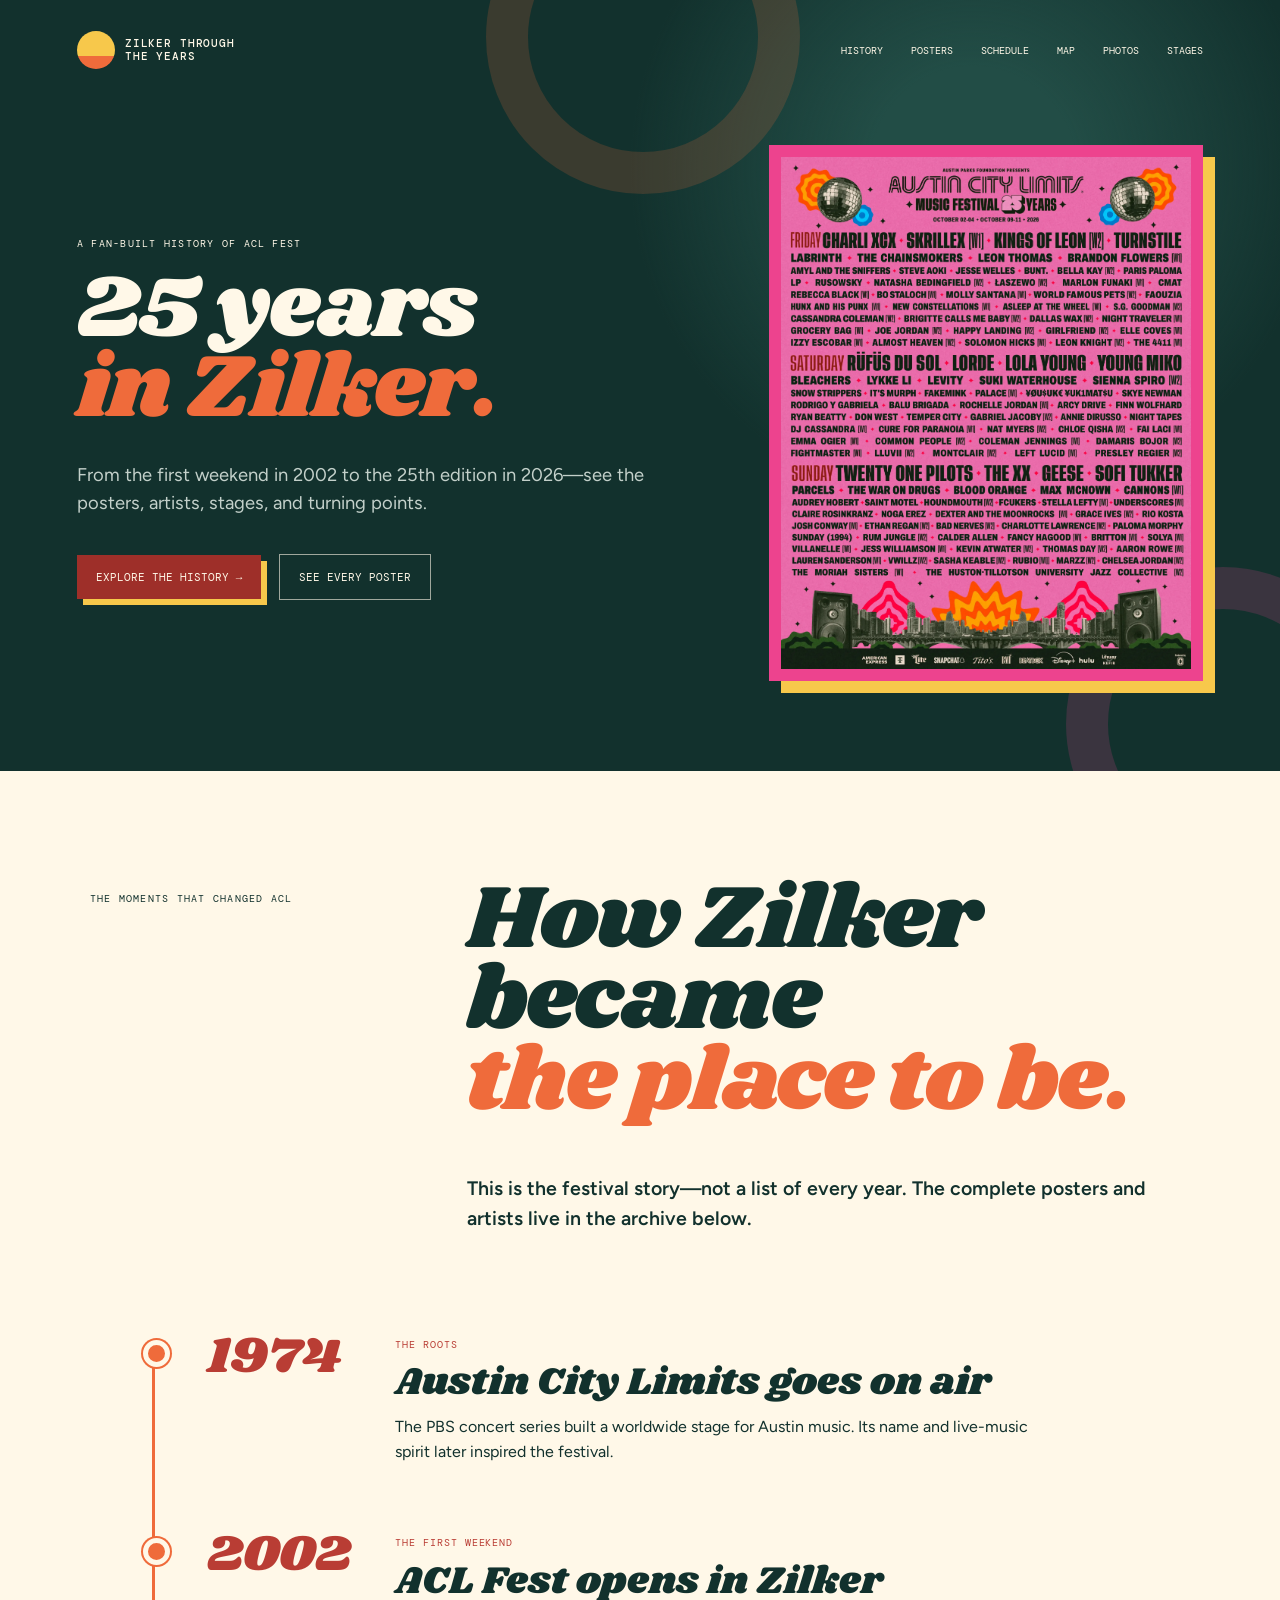
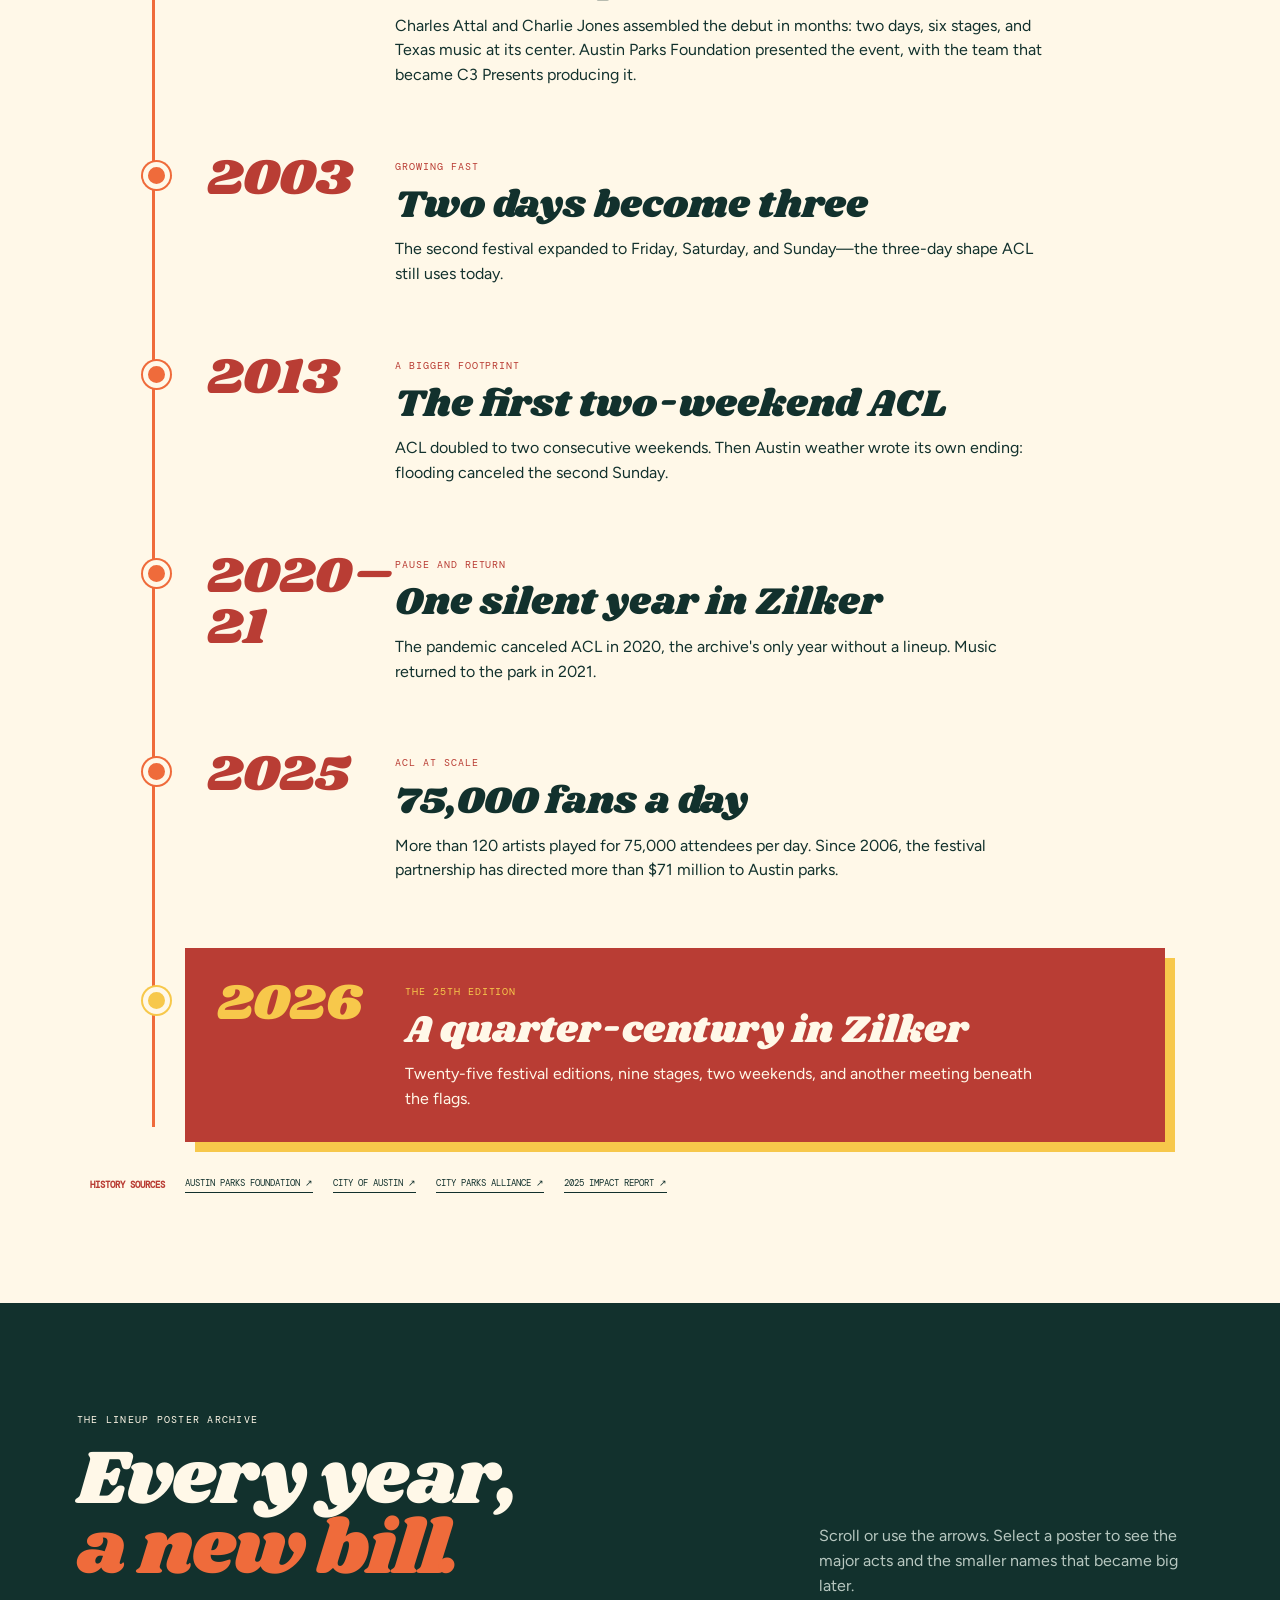
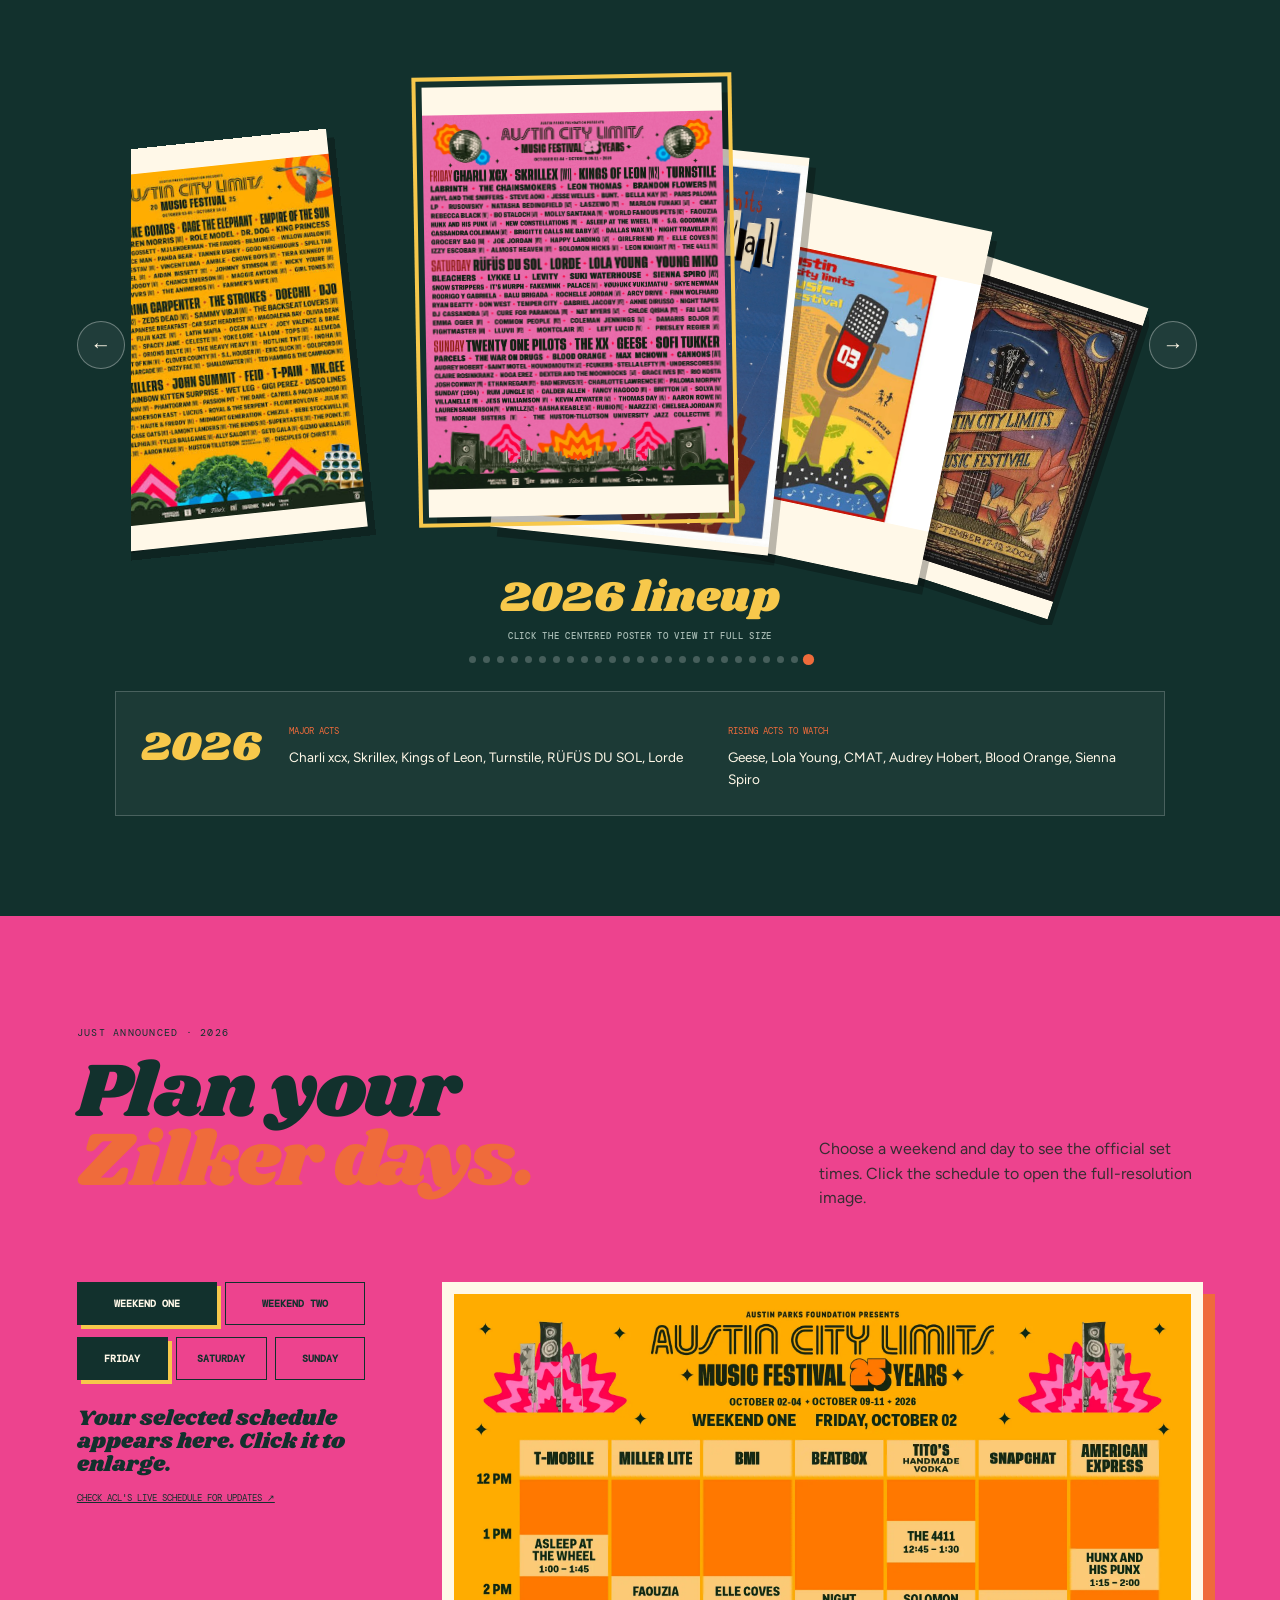
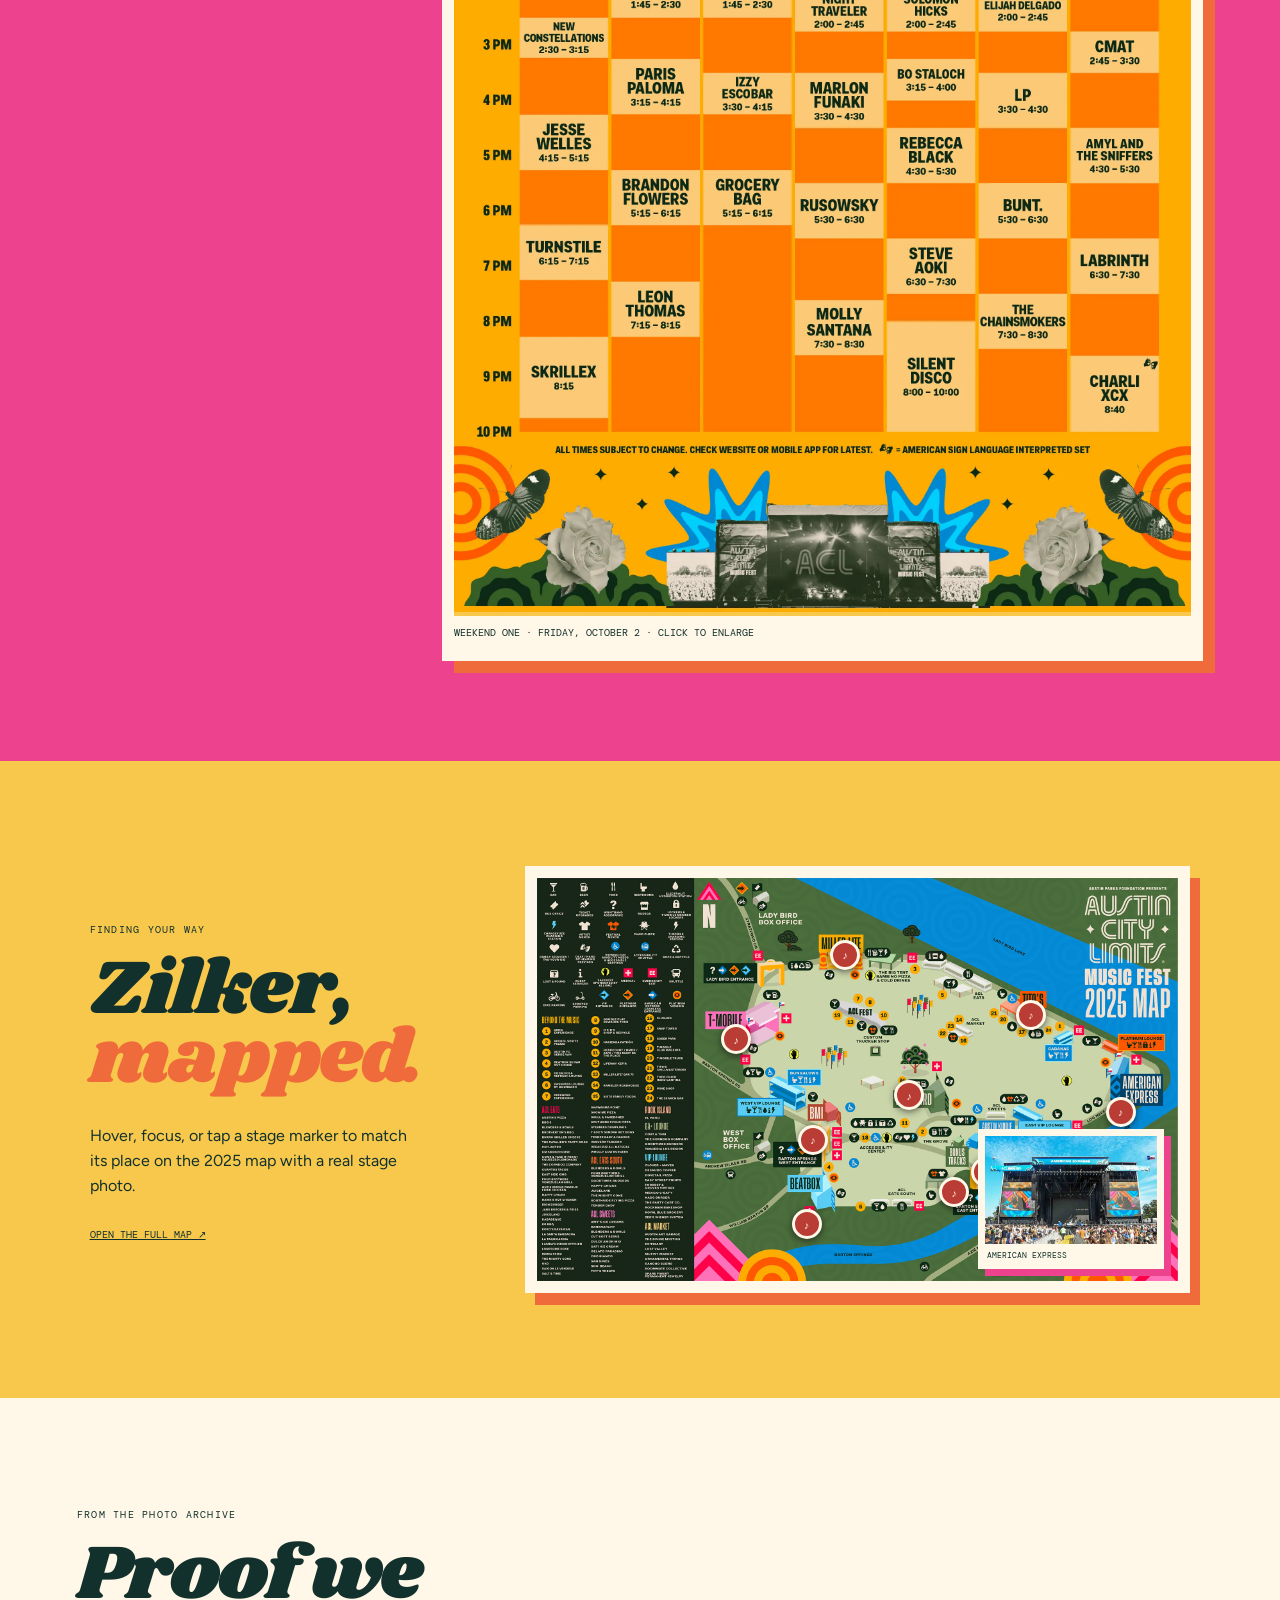
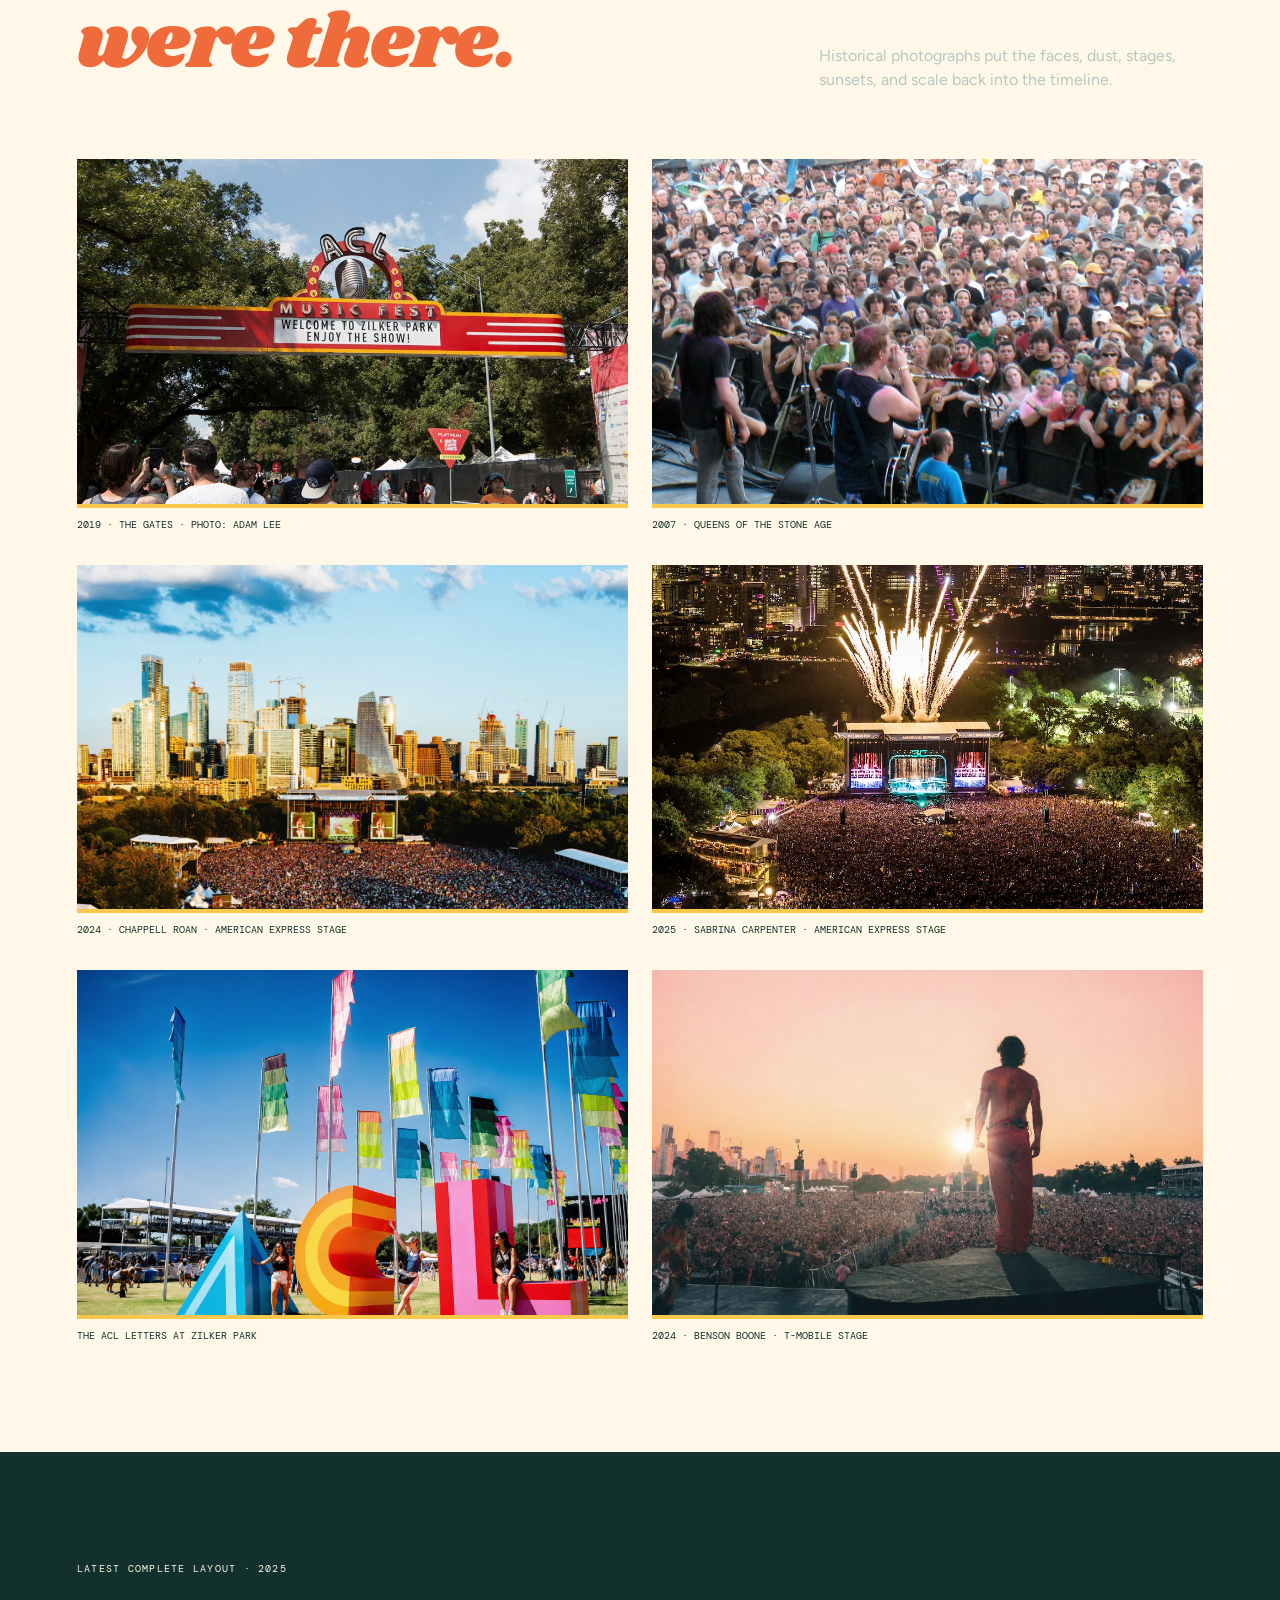
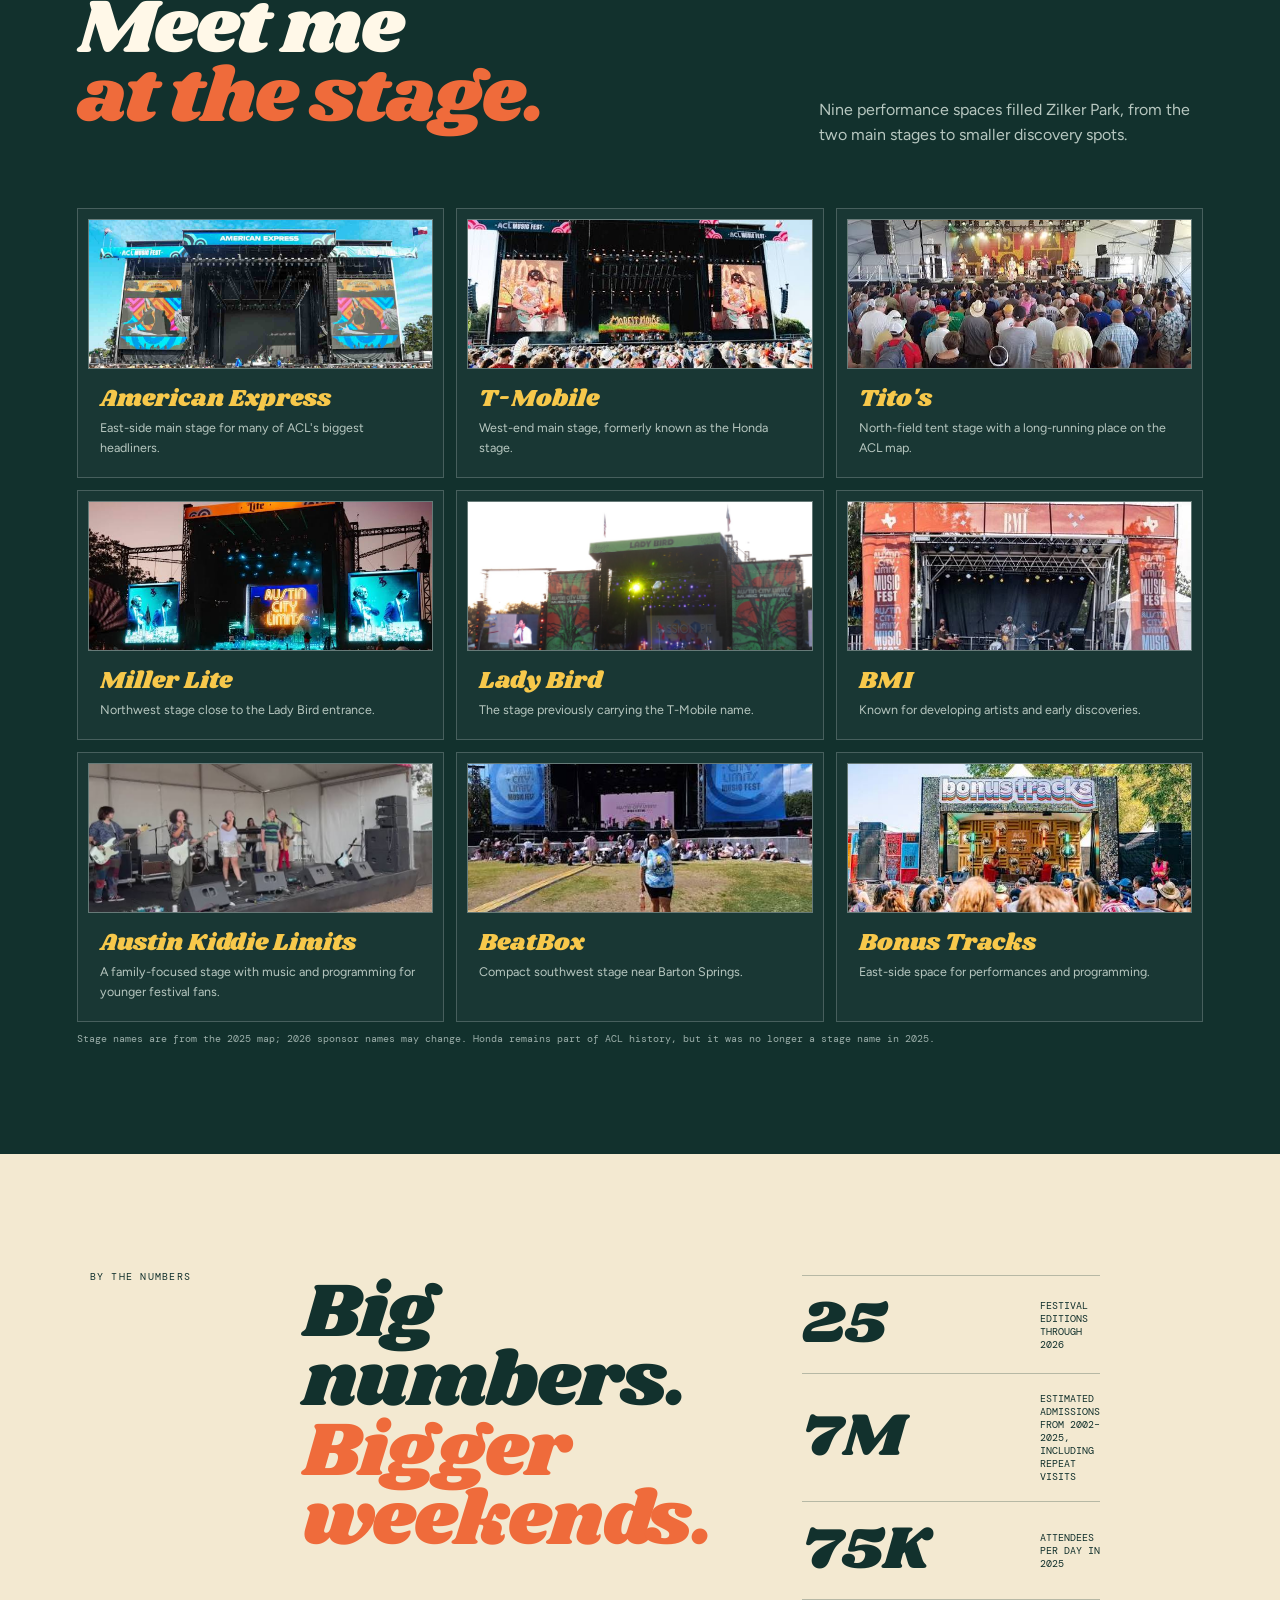
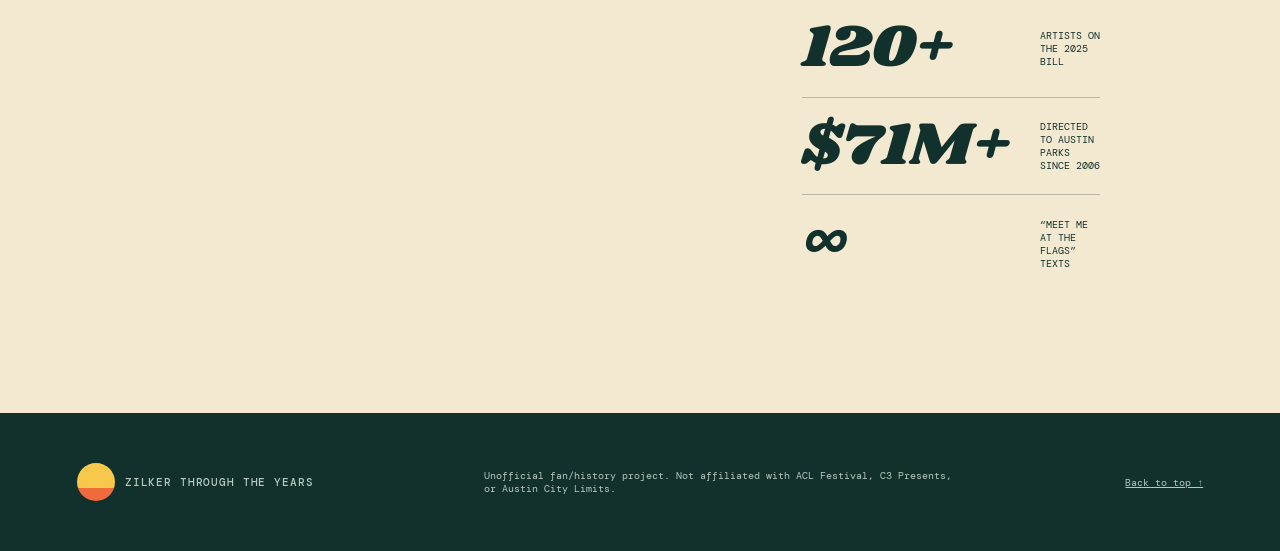
==== index.html @ 8b0d69c8 "Make schedule controls work without JavaScript" ====
<!doctype html>
<html lang="en"><head><meta charset="utf-8"><meta name="viewport" content="width=device-width,initial-scale=1"><meta name="description" content="Explore the first 25 editions of Austin City Limits Music Festival through its history, posters, performers, stages, and Zilker Park."><meta name="theme-color" content="#12312d"><title>Zilker Through the Years — ACL Festival History</title><link rel="icon" href="images/acl/favicon.png"><link rel="apple-touch-icon" href="images/acl/apple-touch-icon.png"><link rel="preconnect" href="https://fonts.googleapis.com"><link rel="preconnect" href="https://fonts.gstatic.com" crossorigin><link href="https://fonts.googleapis.com/css2?family=DM+Mono:wght@400;500&family=Figtree:wght@400;600;700&family=Shrikhand&display=swap" rel="stylesheet"><link rel="stylesheet" href="styles.css"><link rel="stylesheet" href="history.css"><link rel="stylesheet" href="history-photo.css"><link rel="stylesheet" href="redesign.css"><script src="script.js" defer></script><script src="map.js" defer></script></head>
<body><a class="skip" href="#main">Skip to history</a><header><a class="brand" href="#top"><i></i>Zilker Through<br>the Years</a><button id="menu" aria-expanded="false">Menu</button><nav><a href="#history">History</a><a href="#posters">Posters</a><a href="#schedule">Schedule</a><a href="#map">Map</a><a href="#photos">Photos</a><a href="#stages">Stages</a></nav></header>
<main id="main"><section class="hero" id="top"><div class="hero-copy"><p class="eyebrow">A fan-built history of ACL Fest</p><h1>25 years<br><em>in Zilker.</em></h1><p class="lead">From the first weekend in 2002 to the 25th edition in 2026—see the posters, artists, stages, and turning points.</p><div class="hero-actions"><a class="button button-primary" href="#history">Explore the history →</a><a class="button button-secondary" href="#posters">See every poster</a></div></div><figure class="hero-poster"><img src="images/acl/acl-2026-lineup.webp" alt="ACL Festival 2026 25th anniversary lineup poster"></figure></section>
<section class="history" id="history"><div class="history-lead"><p class="eyebrow">The moments that changed ACL</p><h2>How Zilker became<br><em>the place to be.</em></h2><p class="history-intro">This is the festival story—not a list of every year. The complete posters and artists live in the archive below.</p></div><div class="history-timeline"><article><time>1974</time><div><span>The roots</span><h3>Austin City Limits goes on air</h3><p>The PBS concert series built a worldwide stage for Austin music. Its name and live-music spirit later inspired the festival.</p></div></article><article><time>2002</time><div><span>The first weekend</span><h3>ACL Fest opens in Zilker</h3><p>Charles Attal and Charlie Jones assembled the debut in months: two days, six stages, and Texas music at its center. Austin Parks Foundation presented the event, with the team that became C3 Presents producing it.</p></div></article><article><time>2003</time><div><span>Growing fast</span><h3>Two days become three</h3><p>The second festival expanded to Friday, Saturday, and Sunday—the three-day shape ACL still uses today.</p></div></article><article><time>2013</time><div><span>A bigger footprint</span><h3>The first two-weekend ACL</h3><p>ACL doubled to two consecutive weekends. Then Austin weather wrote its own ending: flooding canceled the second Sunday.</p></div></article><article><time>2020–21</time><div><span>Pause and return</span><h3>One silent year in Zilker</h3><p>The pandemic canceled ACL in 2020, the archive's only year without a lineup. Music returned to the park in 2021.</p></div></article><article><time>2025</time><div><span>ACL at scale</span><h3>75,000 fans a day</h3><p>More than 120 artists played for 75,000 attendees per day. Since 2006, the festival partnership has directed more than $71 million to Austin parks.</p></div></article><article class="history-now"><time>2026</time><div><span>The 25th edition</span><h3>A quarter-century in Zilker</h3><p>Twenty-five festival editions, nine stages, two weekends, and another meeting beneath the flags.</p></div></article></div><div class="history-sources"><strong>History sources</strong><a href="https://austinparks.org/wp-content/uploads/2022/12/Austin-Parks-Foundation-12-31-2021-Audit-FS.pdf" target="_blank" rel="noreferrer">Austin Parks Foundation ↗</a><a href="https://www.austintexas.gov/parks/zilker-park-vision-plan-faq" target="_blank" rel="noreferrer">City of Austin ↗</a><a href="https://cityparksalliance.org/greater-greener/session/peer-conversation-how-a-unique-music-festival-partnership-has-generated-over-70m-for-austins-parks/" target="_blank" rel="noreferrer">City Parks Alliance ↗</a><a href="https://www.fox7austin.com/news/acl-music-festival-2025-economic-impact" target="_blank" rel="noreferrer">2025 impact report ↗</a></div></section>
<section class="posters" id="posters"><div class="section-head"><div><p class="eyebrow">The lineup poster archive</p><h2>Every year,<br><em>a new bill.</em></h2></div><p>Scroll or use the arrows. Select a poster to see the major acts and the smaller names that became big later.</p></div><div class="controls"><button id="prev" aria-label="Previous poster">←</button><div id="posterTrack" class="poster-track"></div><button id="next" aria-label="Next poster">→</button></div><div id="posterCaption" class="poster-caption"></div><div id="lineupDetails" class="lineup-details"></div></section>
<section class="schedule" id="schedule"><div class="section-head"><div><p class="eyebrow">Just announced · 2026</p><h2>Plan your<br><em>Zilker days.</em></h2></div><p>Choose a weekend and day to see the official set times. Click the schedule to open the full-resolution image.</p></div><div class="schedule-picker"><input type="radio" name="schedule-weekend" id="schedule-w1" checked><input type="radio" name="schedule-weekend" id="schedule-w2"><input type="radio" name="schedule-day" id="schedule-fri" checked><input type="radio" name="schedule-day" id="schedule-sat"><input type="radio" name="schedule-day" id="schedule-sun"><div class="schedule-layout"><div class="schedule-controls"><div class="weekend-tabs" aria-label="Choose a festival weekend"><label for="schedule-w1">Weekend One</label><label for="schedule-w2">Weekend Two</label></div><div class="day-tabs" aria-label="Choose a festival day"><label for="schedule-fri">Friday</label><label for="schedule-sat">Saturday</label><label for="schedule-sun">Sunday</label></div><p class="schedule-help">Your selected schedule appears here. Click it to enlarge.</p><a href="https://www.aclfestival.com/schedule" target="_blank" rel="noreferrer">Check ACL's live schedule for updates ↗</a></div><div class="schedule-panels"><figure class="schedule-viewer schedule-w1-fri"><a href="images/acl/acl-2026-schedule-w1-friday.webp" target="_blank"><img src="images/acl/acl-2026-schedule-w1-friday.webp" alt="ACL Festival 2026 Weekend One Friday schedule"></a><figcaption>Weekend One · Friday, October 2 · Click to enlarge</figcaption></figure><figure class="schedule-viewer schedule-w1-sat"><a href="images/acl/acl-2026-schedule-w1-saturday.png" target="_blank"><img src="images/acl/acl-2026-schedule-w1-saturday.png" alt="ACL Festival 2026 Weekend One Saturday schedule"></a><figcaption>Weekend One · Saturday, October 3 · Click to enlarge</figcaption></figure><figure class="schedule-viewer schedule-w1-sun"><a href="images/acl/acl-2026-schedule-w1-sunday.webp" target="_blank"><img src="images/acl/acl-2026-schedule-w1-sunday.webp" alt="ACL Festival 2026 Weekend One Sunday schedule"></a><figcaption>Weekend One · Sunday, October 4 · Click to enlarge</figcaption></figure><figure class="schedule-viewer schedule-w2-fri"><a href="images/acl/acl-2026-schedule-w2-friday.webp" target="_blank"><img src="images/acl/acl-2026-schedule-w2-friday.webp" alt="ACL Festival 2026 Weekend Two Friday schedule"></a><figcaption>Weekend Two · Friday, October 9 · Click to enlarge</figcaption></figure><figure class="schedule-viewer schedule-w2-sat"><a href="images/acl/acl-2026-schedule-w2-saturday.png" target="_blank"><img src="images/acl/acl-2026-schedule-w2-saturday.png" alt="ACL Festival 2026 Weekend Two Saturday schedule"></a><figcaption>Weekend Two · Saturday, October 10 · Click to enlarge</figcaption></figure><figure class="schedule-viewer schedule-w2-sun"><a href="images/acl/acl-2026-schedule-w2-sunday.webp" target="_blank"><img src="images/acl/acl-2026-schedule-w2-sunday.webp" alt="ACL Festival 2026 Weekend Two Sunday schedule"></a><figcaption>Weekend Two · Sunday, October 11 · Click to enlarge</figcaption></figure></div></div></div></section>
<section class="map" id="map"><div><p class="eyebrow">Finding your way</p><h2>Zilker,<br><em>mapped.</em></h2><p>Hover, focus, or tap a stage marker to match its place on the 2025 map with a real stage photo.</p><a class="map-full-link" href="images/acl/acl-2025-map.jpg" target="_blank">Open the full map ↗</a></div><div class="map-interactive"><img src="images/acl/acl-2025-map.jpg" alt="ACL Festival 2025 map of Zilker Park"><div class="map-hotspots" aria-label="Stages on the 2025 ACL Festival map"></div><figure class="map-preview"><img src="images/acl/stage-american-express.jpg" alt="American Express stage"><figcaption>American Express</figcaption></figure></div></section>
<section class="photos" id="photos"><div class="section-head"><div><p class="eyebrow">From the photo archive</p><h2>Proof we<br><em>were there.</em></h2></div><p>Historical photographs put the faces, dust, stages, sunsets, and scale back into the timeline.</p></div><div class="photo-grid">
<figure><a href="images/acl/acl-entrance-2019.jpg" target="_blank"><img src="images/acl/acl-entrance-2019.jpg" alt="ACL Festival entrance in 2019"></a><figcaption>2019 · The gates · Photo: Adam Lee</figcaption></figure><figure><img src="images/acl/qotsa-acl-2007.jpg" alt="Queens of the Stone Age at ACL in 2007"><figcaption>2007 · Queens of the Stone Age</figcaption></figure><figure><a href="images/acl/chappell-roan-acl-2024.webp" target="_blank"><img src="images/acl/chappell-roan-acl-2024.webp" alt="Chappell Roan at ACL 2024"></a><figcaption>2024 · Chappell Roan · American Express stage</figcaption></figure><figure><a href="images/acl/sabrina-carpenter-acl-2025-night.jpg" target="_blank"><img src="images/acl/sabrina-carpenter-acl-2025-night.jpg" alt="Sabrina Carpenter and fireworks at ACL 2025"></a><figcaption>2025 · Sabrina Carpenter · American Express stage</figcaption></figure><figure><a href="images/acl/acl-letters-enhanced.png" target="_blank"><img src="images/acl/acl-letters-enhanced.png" alt="Colorful ACL letters"></a><figcaption>The ACL letters at Zilker Park</figcaption></figure><figure><a href="images/acl/benson-boone-acl-2024-enhanced.png" target="_blank"><img src="images/acl/benson-boone-acl-2024-enhanced.png" alt="Benson Boone at the T-Mobile stage in 2024"></a><figcaption>2024 · Benson Boone · T-Mobile stage</figcaption></figure></div></section>
<section class="stages" id="stages"><div class="section-head"><div><p class="eyebrow">Latest complete layout · 2025</p><h2>Meet me<br><em>at the stage.</em></h2></div><p>Nine performance spaces filled Zilker Park, from the two main stages to smaller discovery spots.</p></div><div class="stage-grid">
<article><a class="stage-photo has" href="images/acl/stage-american-express.jpg" target="_blank"><img src="images/acl/stage-american-express.jpg" alt="American Express stage"></a><h3>American Express</h3><p>East-side main stage for many of ACL's biggest headliners.</p></article>
<article><div class="stage-photo">+<small>Photo wanted · T-Mobile</small></div><h3>T-Mobile</h3><p>West-end main stage, formerly known as the Honda stage.</p></article>
<article><div class="stage-photo">+<small>Photo wanted · Tito's</small></div><h3>Tito's</h3><p>North-field tent stage with a long-running place on the ACL map.</p></article>
<article><div class="stage-photo">+<small>Photo wanted · Miller Lite</small></div><h3>Miller Lite</h3><p>Northwest stage close to the Lady Bird entrance.</p></article>
<article><div class="stage-photo">+<small>Photo wanted · Lady Bird</small></div><h3>Lady Bird</h3><p>The stage previously carrying the T-Mobile name.</p></article>
<article><div class="stage-photo">+<small>Photo wanted · BMI</small></div><h3>BMI</h3><p>Known for developing artists and early discoveries.</p></article>
<article><div class="stage-photo">+<small>Photo wanted · Austin Kiddie Limits</small></div><h3>Austin Kiddie Limits</h3><p>A family-focused stage with music and programming for younger festival fans.</p></article>
<article><div class="stage-photo">+<small>Photo wanted · BeatBox</small></div><h3>BeatBox</h3><p>Compact southwest stage near Barton Springs.</p></article>
<article><div class="stage-photo">+<small>Photo wanted · Bonus Tracks</small></div><h3>Bonus Tracks</h3><p>East-side space for performances and programming.</p></article>
</div><p class="note">Stage names are from the 2025 map; 2026 sponsor names may change. Honda remains part of ACL history, but it was no longer a stage name in 2025.</p></section>
<section class="numbers"><p class="eyebrow">By the numbers</p><div><h2>Big numbers.<br><em>Bigger weekends.</em></h2><dl><div><dt>25</dt><dd>Festival editions through 2026</dd></div><div><dt>7M</dt><dd>Estimated admissions from 2002–2025, including repeat visits</dd></div><div><dt>75K</dt><dd>Attendees per day in 2025</dd></div><div><dt>120+</dt><dd>Artists on the 2025 bill</dd></div><div><dt>$71M+</dt><dd>Directed to Austin parks since 2006</dd></div><div><dt>∞</dt><dd>“Meet me at the flags” texts</dd></div></dl></div></section></main>
<footer><a class="brand" href="#top"><i></i>Zilker Through the Years</a><p>Unofficial fan/history project. Not affiliated with ACL Festival, C3 Presents, or Austin City Limits.</p><a href="#top">Back to top ↑</a></footer></body></html>
---- styles.css ----
:root{--ink:#12312d;--cream:#fff8e8;--paper:#f3e9d1;--orange:#ef6b3b;--yellow:#f7c84b;--pink:#ed438e;--blue:#70bbc2;--red:#b93d34;--mono:"DM Mono",monospace;--display:"Shrikhand",serif;--sans:"Figtree",sans-serif}*{box-sizing:border-box}html{scroll-behavior:smooth}body{margin:0;color:var(--ink);background:var(--paper);font-family:var(--sans);line-height:1.55}a{color:inherit}.skip{position:fixed;z-index:30;top:8px;left:8px;padding:10px;background:var(--cream);transform:translateY(-150%)}.skip:focus{transform:none}header{position:absolute;z-index:10;top:0;display:flex;width:100%;height:100px;padding:0 6vw;align-items:center;justify-content:space-between;color:var(--cream)}.brand{display:flex;align-items:center;gap:10px;font:500 .67rem/1.2 var(--mono);letter-spacing:.08em;text-decoration:none;text-transform:uppercase}.brand i{width:38px;height:38px;border-radius:50%;background:linear-gradient(var(--yellow) 65%,var(--orange) 65%)}nav{display:flex;gap:28px;font:.65rem var(--mono);text-transform:uppercase}nav a{text-decoration:none}#menu{display:none}.hero{display:grid;min-height:760px;padding:145px 6vw 90px;grid-template-columns:1fr .72fr;gap:7vw;align-items:center;color:var(--cream);background:var(--ink)}.eyebrow{font:.65rem var(--mono);letter-spacing:.12em;text-transform:uppercase}.hero h1,h2{margin:20px 0 30px;font:400 clamp(3.8rem,7vw,7.8rem)/.9 var(--display);letter-spacing:-.02em}em{color:var(--orange);font-style:normal}.lead{max-width:600px;color:#c3d0ca;font-size:1.15rem}.button{display:inline-block;margin-top:18px;padding:15px 19px;color:var(--ink);background:var(--orange);box-shadow:6px 6px var(--yellow);font:.68rem var(--mono);text-decoration:none;text-transform:uppercase}.hero figure{margin:0;padding:12px;background:var(--pink);box-shadow:12px 12px var(--yellow);transform:rotate(1.5deg)}.hero img{display:block;width:100%}.intro,.map,.numbers{display:grid;padding:105px 7vw;grid-template-columns:.55fr 1.45fr;gap:8vw}.intro h2,.map h2,.numbers h2,.section-head h2{font-size:clamp(3.3rem,6vw,6.5rem)}.intro>div>p{max-width:690px;font-size:1.2rem}.anniversary{display:grid;padding:90px 7vw;grid-template-columns:.55fr 1.25fr .55fr;gap:6vw;align-items:center;background:var(--blue)}.anniversary>b{display:grid;aspect-ratio:1;place-items:center;color:var(--cream);background:var(--red);border-radius:50%;font:400 clamp(5rem,10vw,10rem) var(--display)}.anniversary h2{font-size:clamp(3.4rem,6vw,6.6rem)}.anniversary dl div{display:flex;padding:14px 0;align-items:baseline;justify-content:space-between;border-top:1px solid #315e5a}.anniversary dt{font:2.6rem var(--display)}.anniversary dd{margin:0;font:.6rem var(--mono);text-transform:uppercase}.posters,.stages{padding:100px 6vw;color:var(--cream);background:var(--ink)}.section-head{display:grid;grid-template-columns:1.25fr .75fr;gap:8vw;align-items:end}.section-head>p{max-width:450px;color:#b7c7c0}.controls{display:grid;margin-top:50px;grid-template-columns:50px 1fr 50px;gap:12px;align-items:center}.controls>button{width:48px;height:48px;border:1px solid #ffffff55;border-radius:50%;color:var(--cream);background:#ffffff10;font-size:1.3rem}.poster-track{display:flex;overflow-x:auto;padding:25px 4px 35px;gap:18px;scroll-snap-type:x mandatory;scrollbar-width:none}.poster-card{position:relative;flex:0 0 250px;height:350px;padding:0;border:0;background:var(--cream);box-shadow:8px 10px #0004;scroll-snap-align:center;cursor:pointer;transition:.25s}.poster-card:hover,.poster-card.selected{transform:translateY(-14px) rotate(-1deg);outline:4px solid var(--yellow)}.poster-card img{width:100%;height:100%;object-fit:cover}.poster-card .cancel{display:grid;height:100%;place-items:center;color:var(--cream);background:var(--red);font:2.4rem var(--display)}.poster-caption{text-align:center;color:var(--yellow);font:2.7rem var(--display)}.lineup-details{display:grid;max-width:1050px;margin:25px auto 0;padding:25px;grid-template-columns:120px 1fr 1fr;gap:28px;border:1px solid #ffffff33;background:#ffffff0b}.lineup-details h3{margin:0;color:var(--yellow);font:2.6rem var(--display)}.lineup-details small{color:var(--orange);font:.58rem var(--mono);text-transform:uppercase}.lineup-details p{margin:6px 0 0;font-size:.85rem}.milestone{grid-column:1/-1;padding:12px;color:var(--ink);background:var(--yellow);font:.65rem var(--mono);text-transform:uppercase}.map{align-items:center;background:var(--yellow)}.map a{padding:12px;background:var(--cream);box-shadow:10px 12px var(--orange)}.map img{display:block;width:100%}.photos{padding:100px 6vw;background:var(--cream)}.photo-grid{display:grid;margin-top:50px;grid-template-columns:repeat(2,1fr);gap:24px}.photo-grid figure{margin:0}.photo-grid img{display:block;width:100%;height:330px;object-fit:cover;filter:saturate(.9)}figcaption{padding:10px 0;border-top:4px solid var(--yellow);font:.6rem var(--mono);text-transform:uppercase}.stage-grid{display:grid;margin-top:45px;grid-template-columns:repeat(3,1fr);gap:12px}.stage-grid article{padding:10px 10px 20px;border:1px solid #ffffff33;background:#ffffff08}.stage-photo{display:flex;height:150px;align-items:center;justify-content:center;flex-direction:column;border:1px dashed #ffffff55;color:#9cafaa;text-decoration:none;font-size:1.5rem}.stage-photo small{font:.55rem var(--mono);text-transform:uppercase}.stage-photo img{width:100%;height:100%;object-fit:cover}.stage-photo.has{display:block;overflow:hidden;border-style:solid}.stage-grid h3{margin:18px 12px 7px;color:var(--yellow);font:1.5rem/1 var(--display)}.stage-grid p{margin:0 12px;color:#b7c7c0;font-size:.78rem}.note{color:#9cafaa;font:.6rem var(--mono)}.numbers>div{display:grid;grid-template-columns:1fr 1fr;gap:7vw}.numbers dl div{display:grid;padding:18px 0;grid-template-columns:minmax(190px,auto) 1fr;gap:28px;align-items:center;border-top:1px solid #12312d44}.numbers dt{font:3.8rem/1 var(--display);white-space:nowrap}.numbers dd{margin:0;font:.65rem var(--mono);text-transform:uppercase}footer{display:flex;padding:50px 6vw;align-items:center;justify-content:space-between;gap:35px;color:#b7c7c0;background:var(--ink);font:.6rem var(--mono)}footer p{max-width:470px;margin:0}@media(max-width:850px){nav{display:none}nav.open{position:absolute;top:75px;right:20px;display:flex;padding:20px;flex-direction:column;color:var(--ink);background:var(--cream)}#menu{display:block;border:0;color:var(--cream);background:none;font:inherit}.hero,.anniversary,.intro,.map,.numbers,.numbers>div,.section-head{grid-template-columns:1fr}.hero figure{max-width:550px}.stage-grid{grid-template-columns:repeat(2,1fr)}.lineup-details{grid-template-columns:1fr 1fr}.lineup-details h3{grid-column:1/-1}}@media(max-width:560px){header{height:78px}.hero{padding:115px 24px 70px}.intro,.anniversary,.posters,.map,.photos,.stages,.numbers{padding:70px 24px}.anniversary>b{width:170px}.controls{grid-template-columns:38px 1fr 38px}.controls>button{width:38px;height:38px}.poster-card{flex-basis:205px;height:290px}.lineup-details,.photo-grid,.stage-grid{grid-template-columns:1fr}.photo-grid img{height:270px}.numbers dl div{grid-template-columns:1fr;gap:4px}.numbers dd{padding-left:2px}footer{align-items:flex-start;flex-direction:column}}
---- history.css ----
.history{padding:110px 7vw;color:var(--ink);background:var(--cream)}.history-lead{display:grid;grid-template-columns:.55fr 1.45fr;column-gap:8vw}.history-lead .eyebrow{grid-row:1/3}.history-lead h2{margin-top:0;font-size:clamp(3.8rem,7vw,7.5rem)}.history-intro{max-width:760px;font-size:1.22rem;font-weight:600}.history-story{display:grid;margin-top:75px;grid-template-columns:repeat(2,1fr);border-top:1px solid #12312d33;border-left:1px solid #12312d33}.history-story article{position:relative;min-height:300px;padding:42px;border-right:1px solid #12312d33;border-bottom:1px solid #12312d33}.history-story span{color:var(--red);font:.6rem var(--mono);letter-spacing:.09em;text-transform:uppercase}.history-story h3{max-width:470px;margin:22px 0 16px;font:400 clamp(1.8rem,3vw,3rem)/1 var(--display)}.history-story p{max-width:600px;margin:0}.history-now{color:var(--cream);background:var(--red)}.history-now span{color:var(--yellow)}.history-sources{display:flex;margin-top:35px;align-items:center;gap:20px;flex-wrap:wrap;font:.58rem var(--mono);text-transform:uppercase}.history-sources strong{color:var(--red)}.history-sources a{padding-bottom:3px;border-bottom:1px solid currentColor;text-decoration:none}@media(max-width:850px){.history-lead{grid-template-columns:1fr}.history-lead .eyebrow{grid-row:auto}.history-story{grid-template-columns:1fr}.history-story article{min-height:0}}@media(max-width:560px){.history{padding:72px 24px}.history-story{margin-top:48px}.history-story article{padding:28px 24px}.history-sources{align-items:flex-start;flex-direction:column;gap:12px}}
---- history-photo.css ----
.history-photo{grid-column:2;margin:35px 0 0;padding:10px;background:var(--yellow);box-shadow:10px 12px var(--orange);transform:rotate(1deg)}.history-photo a{display:block;overflow:hidden}.history-photo img{display:block;width:100%;height:390px;object-fit:cover;transition:transform .4s ease}.history-photo:hover img{transform:scale(1.025)}.history-photo figcaption{padding:11px 3px 2px;border:0;font:.58rem var(--mono);text-transform:uppercase}@media(max-width:850px){.history-photo{grid-column:auto;max-width:680px}.history-photo img{height:350px}}@media(max-width:560px){.history-photo img{height:260px}}
---- redesign.css ----
.hero{position:relative;overflow:hidden;background:radial-gradient(circle at 76% 22%,#224d46 0 9%,transparent 30%),var(--ink)}
.hero::before,.hero::after{position:absolute;width:230px;height:230px;border:42px solid var(--orange);border-radius:50%;content:"";opacity:.18}
.hero::before{top:-120px;left:38%}.hero::after{right:-100px;bottom:-110px;border-color:var(--pink)}
.hero-copy,.hero-poster{position:relative;z-index:1;animation:hero-rise .85s both cubic-bezier(.2,.8,.2,1)}
.hero-poster{animation-delay:.16s}
.hero-actions{display:flex;align-items:center;flex-wrap:wrap;gap:18px}
.button-primary{color:var(--cream);background:#9e2f29;box-shadow:6px 6px var(--yellow)}
.button-secondary{color:var(--cream);background:transparent;box-shadow:none;border:1px solid #fff8e899}
.button:focus-visible,.button:hover{outline:3px solid var(--yellow);outline-offset:4px}
@keyframes hero-rise{from{opacity:0;transform:translateY(32px)}to{opacity:1;transform:translateY(0)}}

.history-timeline{position:relative;max-width:1050px;margin:78px auto 0;padding-left:92px}
.history-timeline::before{position:absolute;top:10px;bottom:15px;left:37px;width:3px;background:var(--orange);content:""}
.history-timeline article{position:relative;display:grid;padding:0 0 65px;grid-template-columns:150px 1fr;gap:38px}
.history-timeline article::before{position:absolute;top:9px;left:-64px;width:17px;height:17px;border:5px solid var(--cream);border-radius:50%;background:var(--orange);box-shadow:0 0 0 2px var(--orange);content:""}
.history-timeline time{color:var(--red);font:400 clamp(2.2rem,4vw,4rem)/1 var(--display)}
.history-timeline span{color:var(--red);font:.6rem var(--mono);letter-spacing:.1em;text-transform:uppercase}
.history-timeline h3{margin:9px 0 12px;font:400 clamp(1.8rem,3vw,3rem)/1 var(--display)}
.history-timeline p{max-width:650px;margin:0;font-size:1rem}
.history-timeline .history-now{margin-left:-22px;padding:30px 32px;color:var(--cream);background:var(--red);box-shadow:10px 10px var(--yellow)}
.history-timeline .history-now::before{top:39px;left:-42px;background:var(--yellow);box-shadow:0 0 0 2px var(--yellow)}
.history-timeline .history-now time,.history-timeline .history-now span{color:var(--yellow)}

.poster-card img{object-fit:contain!important;background:var(--cream)}
.schedule{padding:100px 6vw;background:var(--pink)}
.schedule .section-head>p{color:#372d32}
.schedule-layout{display:grid;margin-top:55px;grid-template-columns:minmax(230px,.55fr) minmax(0,1.45fr);gap:6vw;align-items:start}
.schedule-picker>input{position:absolute;width:1px;height:1px;opacity:0;pointer-events:none}
.schedule-controls{position:sticky;top:25px}
.weekend-tabs,.day-tabs{display:grid;gap:8px}.weekend-tabs{grid-template-columns:1fr 1fr}.day-tabs{margin-top:12px;grid-template-columns:repeat(3,1fr)}
.weekend-tabs label,.day-tabs label{padding:14px 10px;border:1px solid var(--ink);color:var(--ink);background:transparent;font:600 .62rem var(--mono);text-align:center;text-transform:uppercase;cursor:pointer}
#schedule-w1:checked~.schedule-layout label[for="schedule-w1"],#schedule-w2:checked~.schedule-layout label[for="schedule-w2"],#schedule-fri:checked~.schedule-layout label[for="schedule-fri"],#schedule-sat:checked~.schedule-layout label[for="schedule-sat"],#schedule-sun:checked~.schedule-layout label[for="schedule-sun"]{color:var(--cream);background:var(--ink);box-shadow:4px 4px var(--yellow)}
.schedule-help{margin:28px 0 8px;font:400 1.35rem/1.05 var(--display)}
.schedule-controls>a{font:.58rem var(--mono);text-transform:uppercase}
.schedule-viewer{display:none;margin:0;padding:12px;background:var(--cream);box-shadow:12px 12px var(--orange)}
.schedule-viewer a,.schedule-viewer img{display:block;width:100%}
.schedule-viewer img{height:auto}
#schedule-w1:checked~#schedule-fri:checked~.schedule-layout .schedule-w1-fri,#schedule-w1:checked~#schedule-sat:checked~.schedule-layout .schedule-w1-sat,#schedule-w1:checked~#schedule-sun:checked~.schedule-layout .schedule-w1-sun,#schedule-w2:checked~#schedule-fri:checked~.schedule-layout .schedule-w2-fri,#schedule-w2:checked~#schedule-sat:checked~.schedule-layout .schedule-w2-sat,#schedule-w2:checked~#schedule-sun:checked~.schedule-layout .schedule-w2-sun{display:block}
.map{grid-template-columns:.48fr 1.52fr}.map-full-link{display:inline-block;margin-top:14px;padding:0!important;background:none!important;box-shadow:none!important;font:.62rem var(--mono);text-transform:uppercase}
.map-interactive{position:relative;padding:12px;background:var(--cream);box-shadow:10px 12px var(--orange)}
.map-interactive>img{width:100%;height:auto}
.map-hotspots{position:absolute;inset:12px}
.map-hotspot{position:absolute;width:30px;height:30px;padding:0;border:3px solid var(--cream);border-radius:50%;color:var(--cream);background:var(--red);box-shadow:0 2px 7px #0008;cursor:pointer;transform:translate(-50%,-50%)}
.map-hotspot::after{font:700 .65rem var(--sans);content:"♪"}
.map-hotspot:is(:hover,:focus-visible,.active){z-index:3;background:var(--ink);outline:3px solid var(--yellow);transform:translate(-50%,-50%) scale(1.22)}
.map-preview{position:absolute;right:26px;bottom:24px;width:min(230px,28%);margin:0;padding:7px;background:var(--cream);box-shadow:7px 7px var(--pink);pointer-events:none}
.map-preview img{width:100%;aspect-ratio:16/10;object-fit:cover}
.map-preview figcaption{padding:6px 2px 1px;border:0;font-size:.52rem}
.photo-grid img{height:auto;aspect-ratio:16/10;object-fit:cover}
.photo-grid figure:nth-child(3) img,.photo-grid figure:nth-child(6) img{object-position:center 35%}
.numbers dl div{grid-template-columns:minmax(210px,auto) 1fr}

@media(max-width:850px){.map,.schedule-layout{grid-template-columns:1fr}.schedule-controls{position:static}.history-timeline{margin-top:55px;padding-left:70px}.history-timeline article{grid-template-columns:115px 1fr}.history-timeline::before{left:25px}.history-timeline article::before{left:-53px}}
@media(max-width:620px){.hero-actions{align-items:stretch;flex-direction:column}.button{text-align:center}.schedule{padding:70px 24px}.weekend-tabs{grid-template-columns:1fr}.history-timeline{padding-left:38px}.history-timeline::before{left:8px}.history-timeline article{padding-bottom:50px;grid-template-columns:1fr;gap:10px}.history-timeline article::before{left:-38px}.history-timeline .history-now{margin-left:-10px;padding:24px}.history-timeline .history-now::before{left:-27px}.map-preview{right:18px;bottom:17px;width:38%}.map-hotspot{width:25px;height:25px}.numbers dl div{grid-template-columns:1fr}}
@media(prefers-reduced-motion:reduce){.hero-copy,.hero-poster{animation:none}.poster-card{transition:none}}
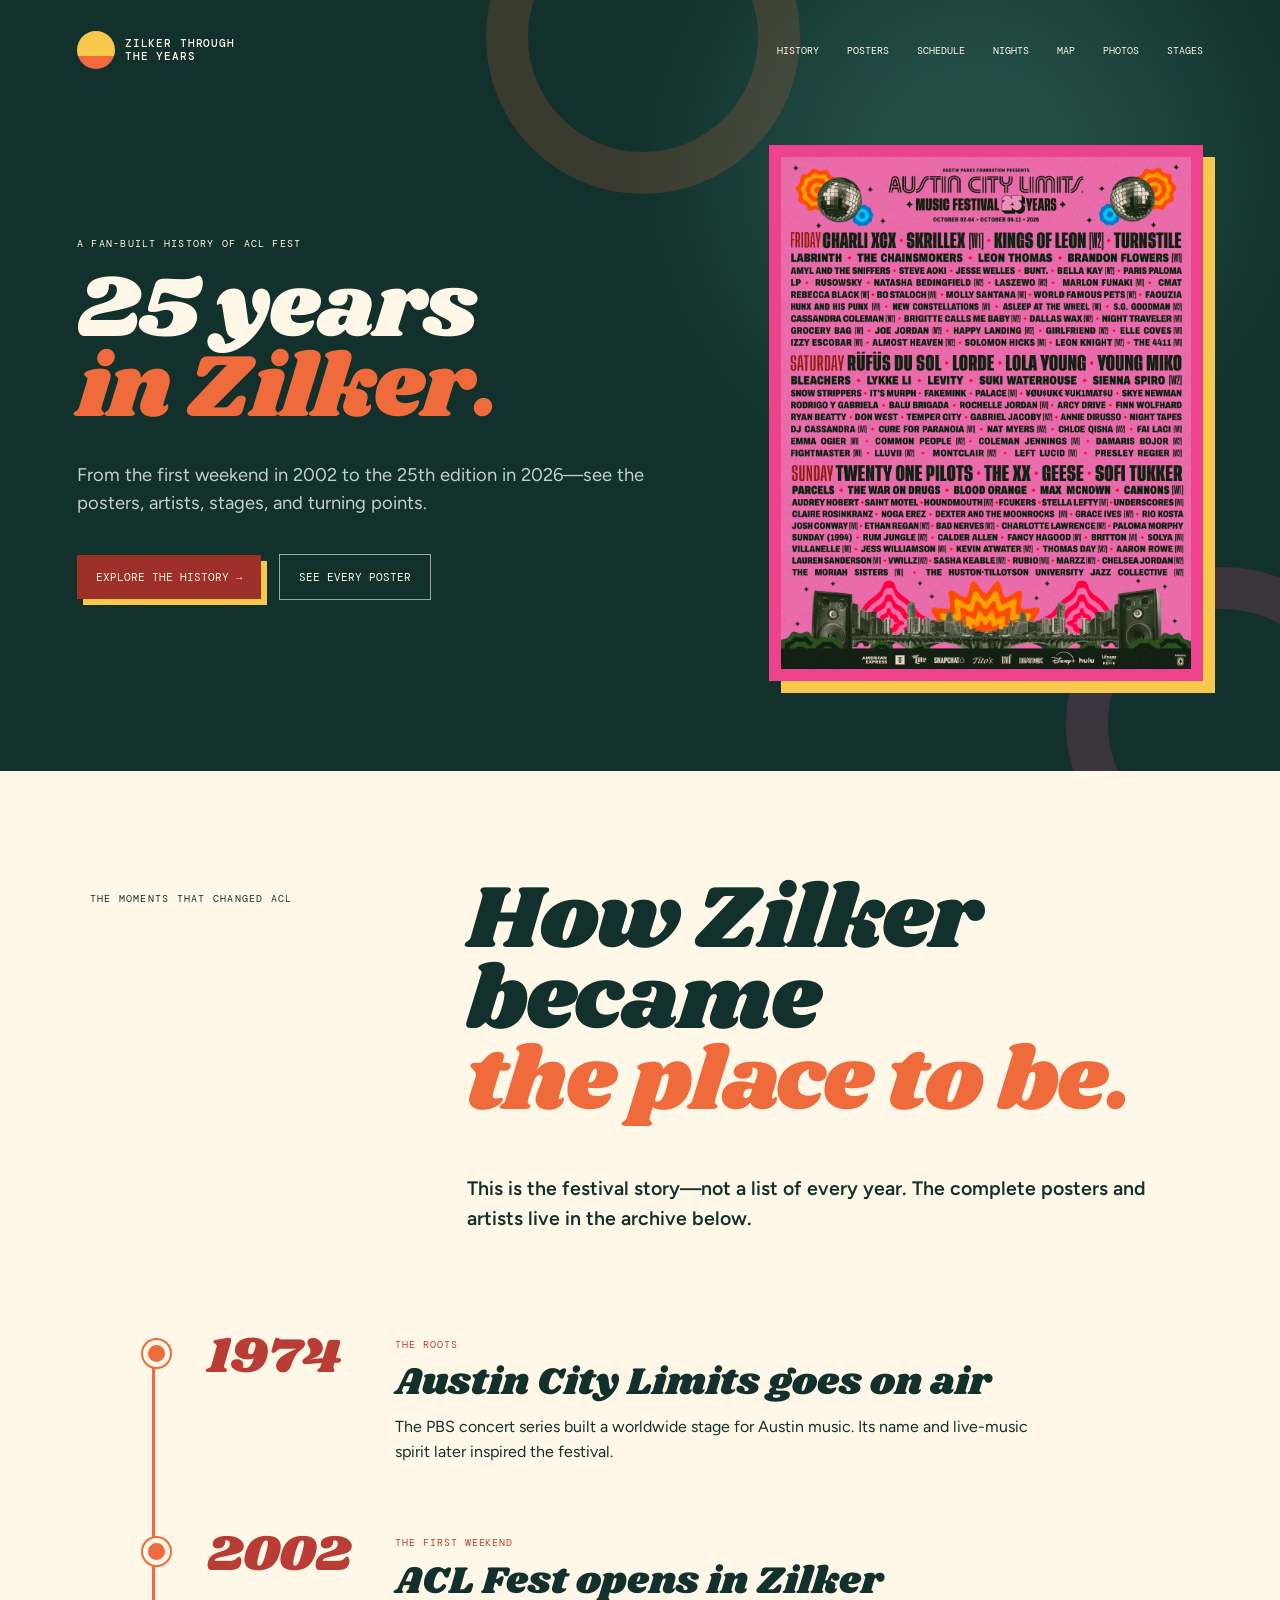
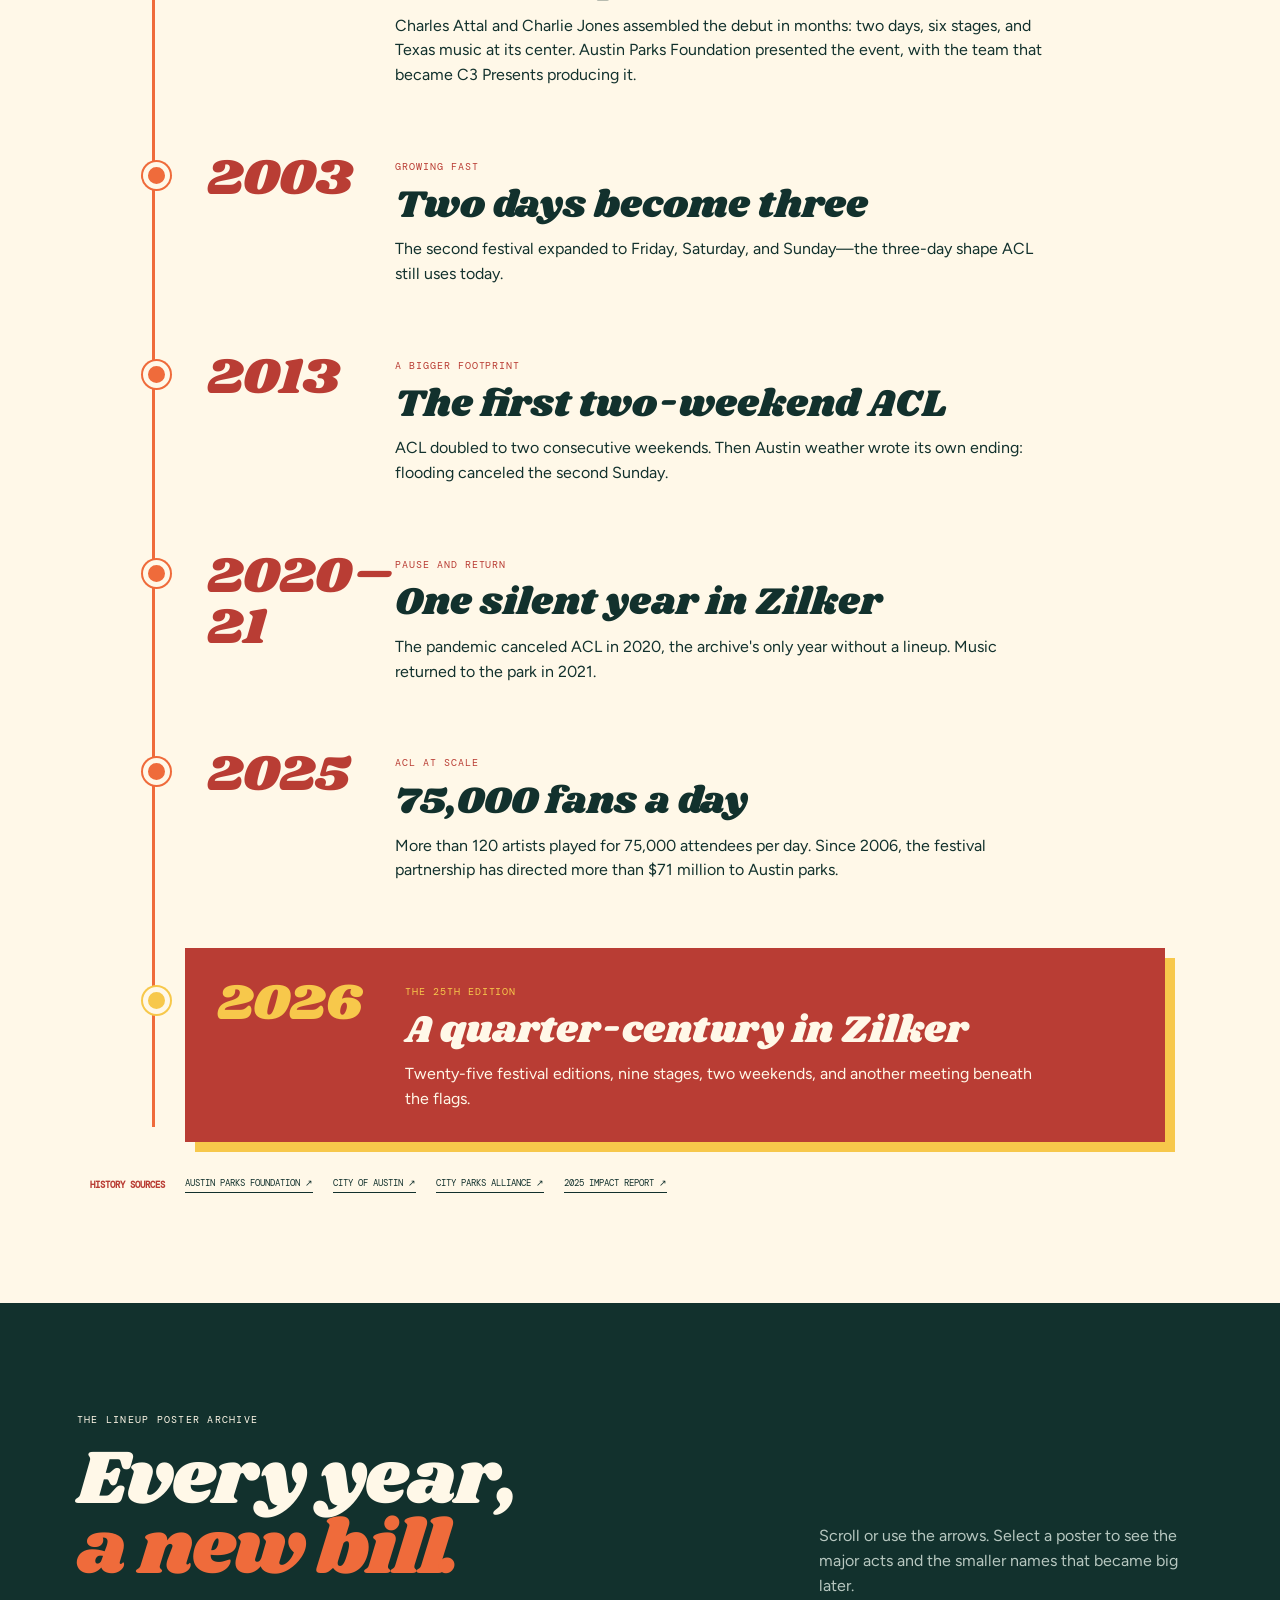
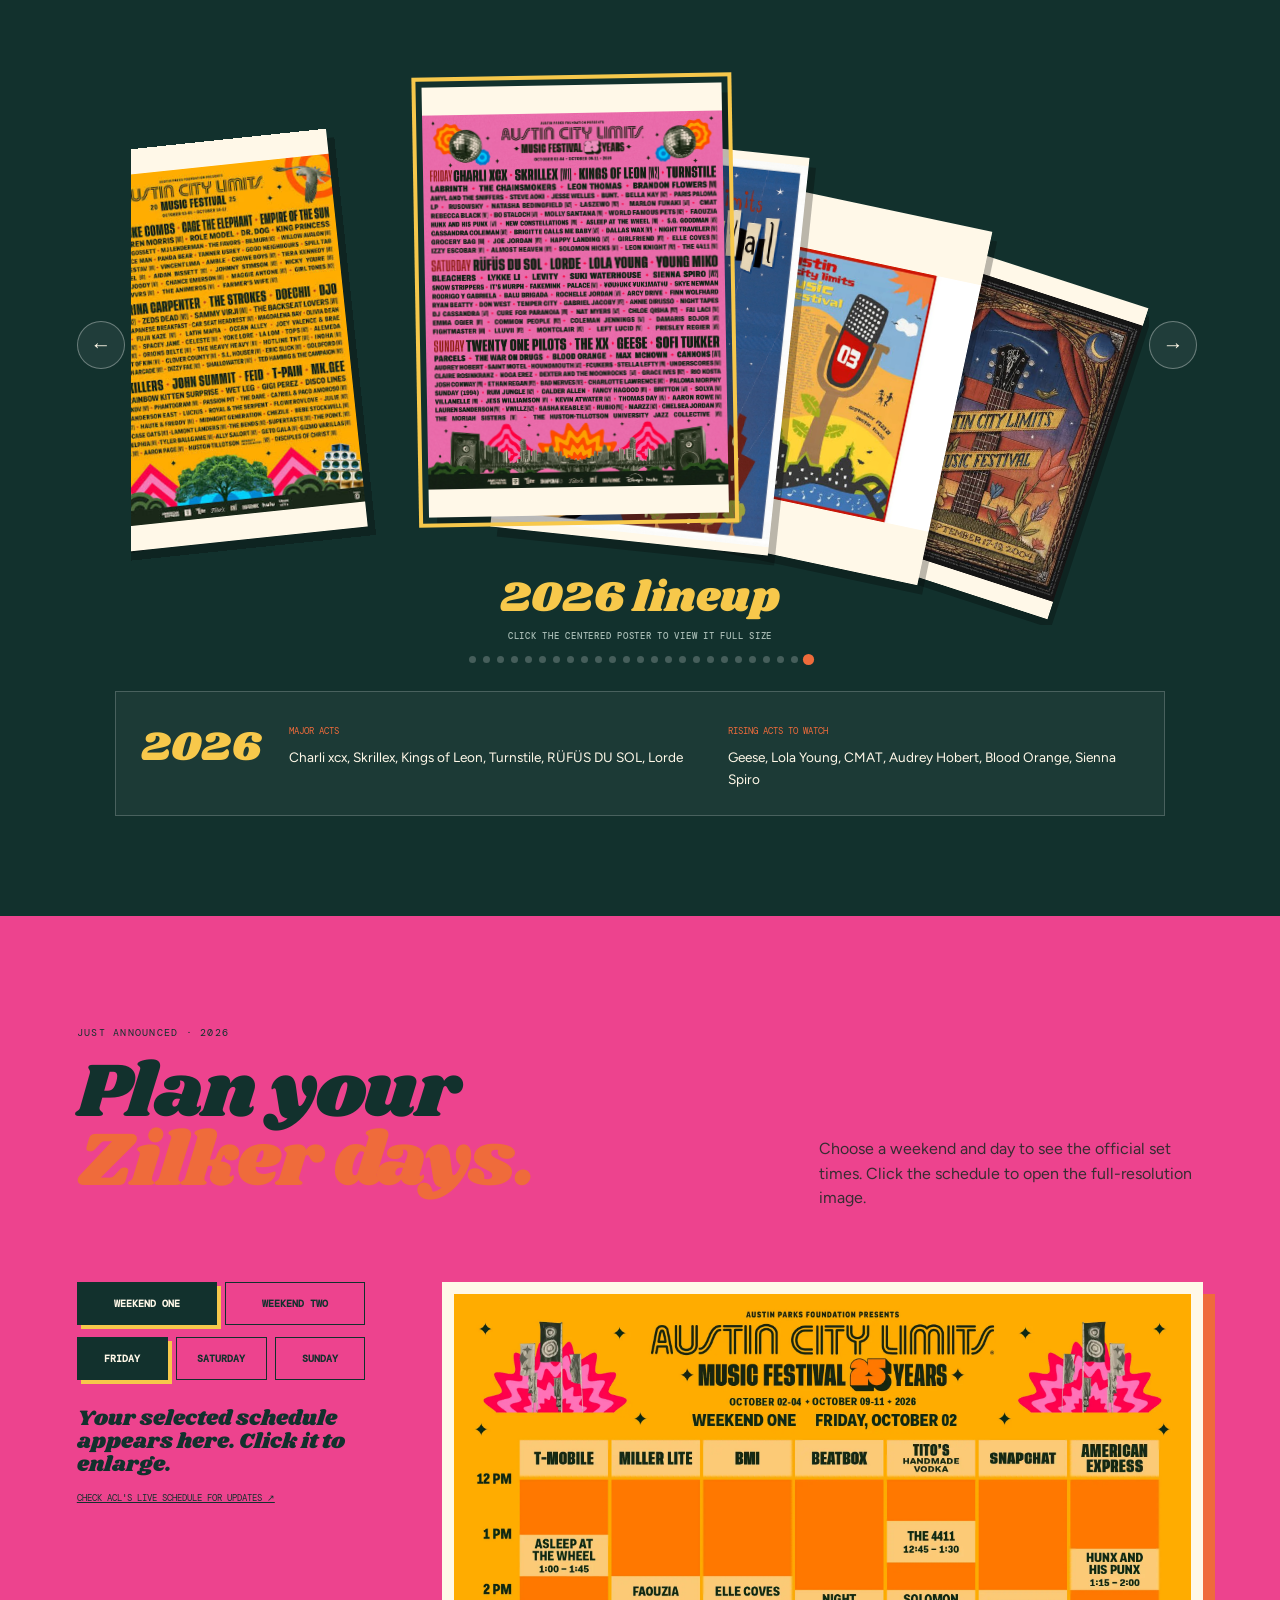
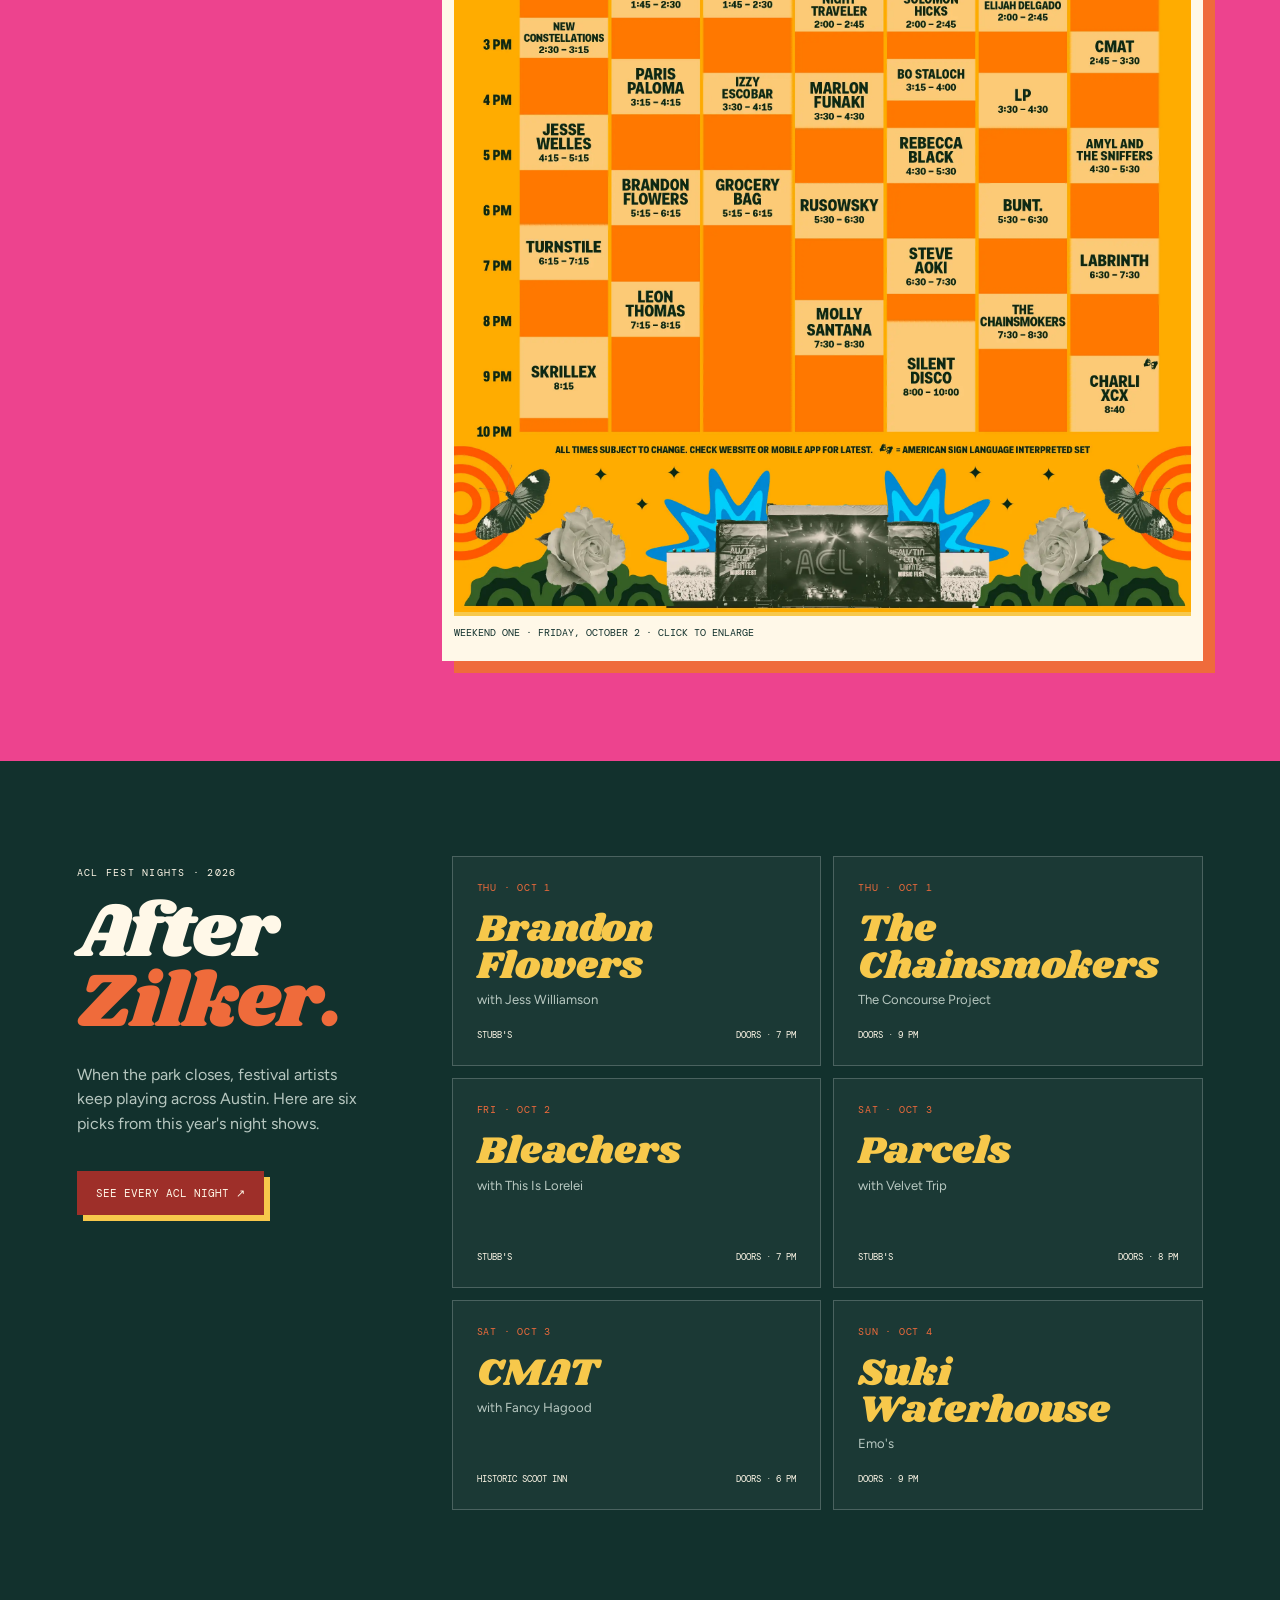
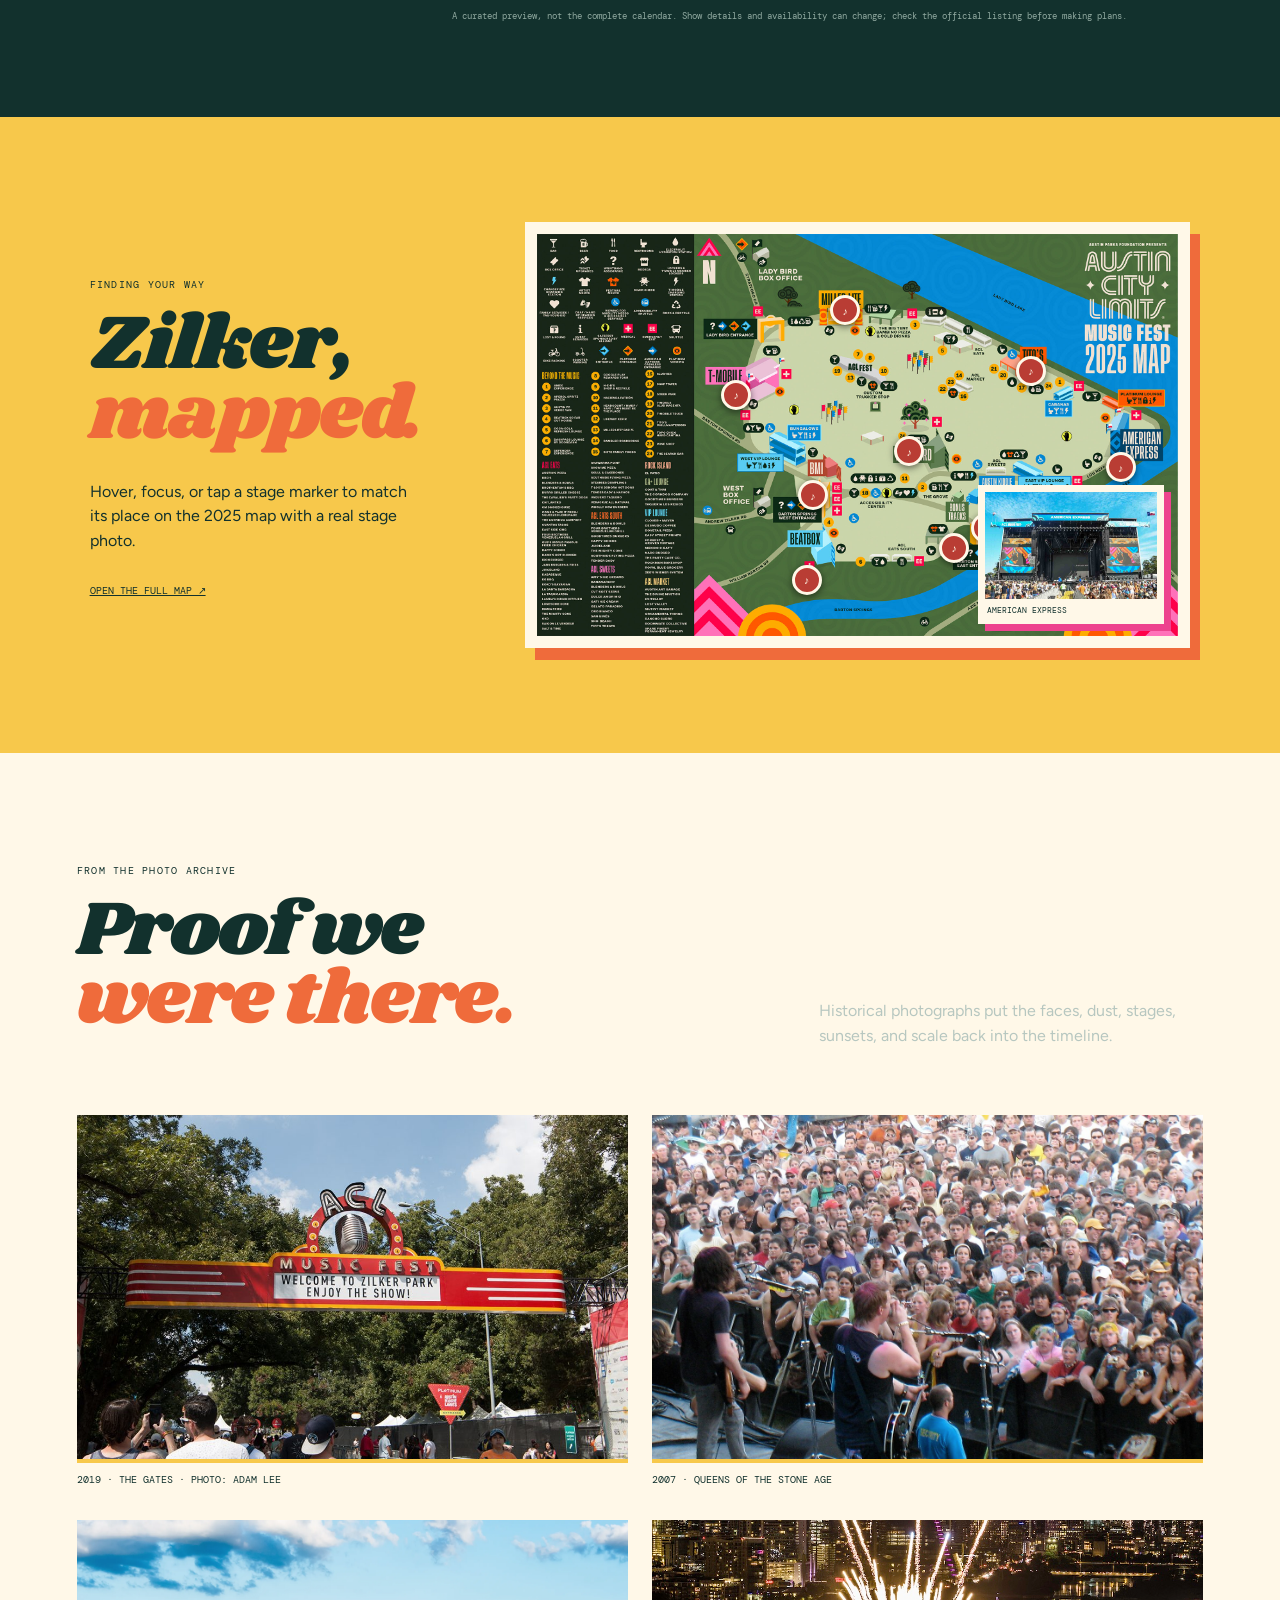
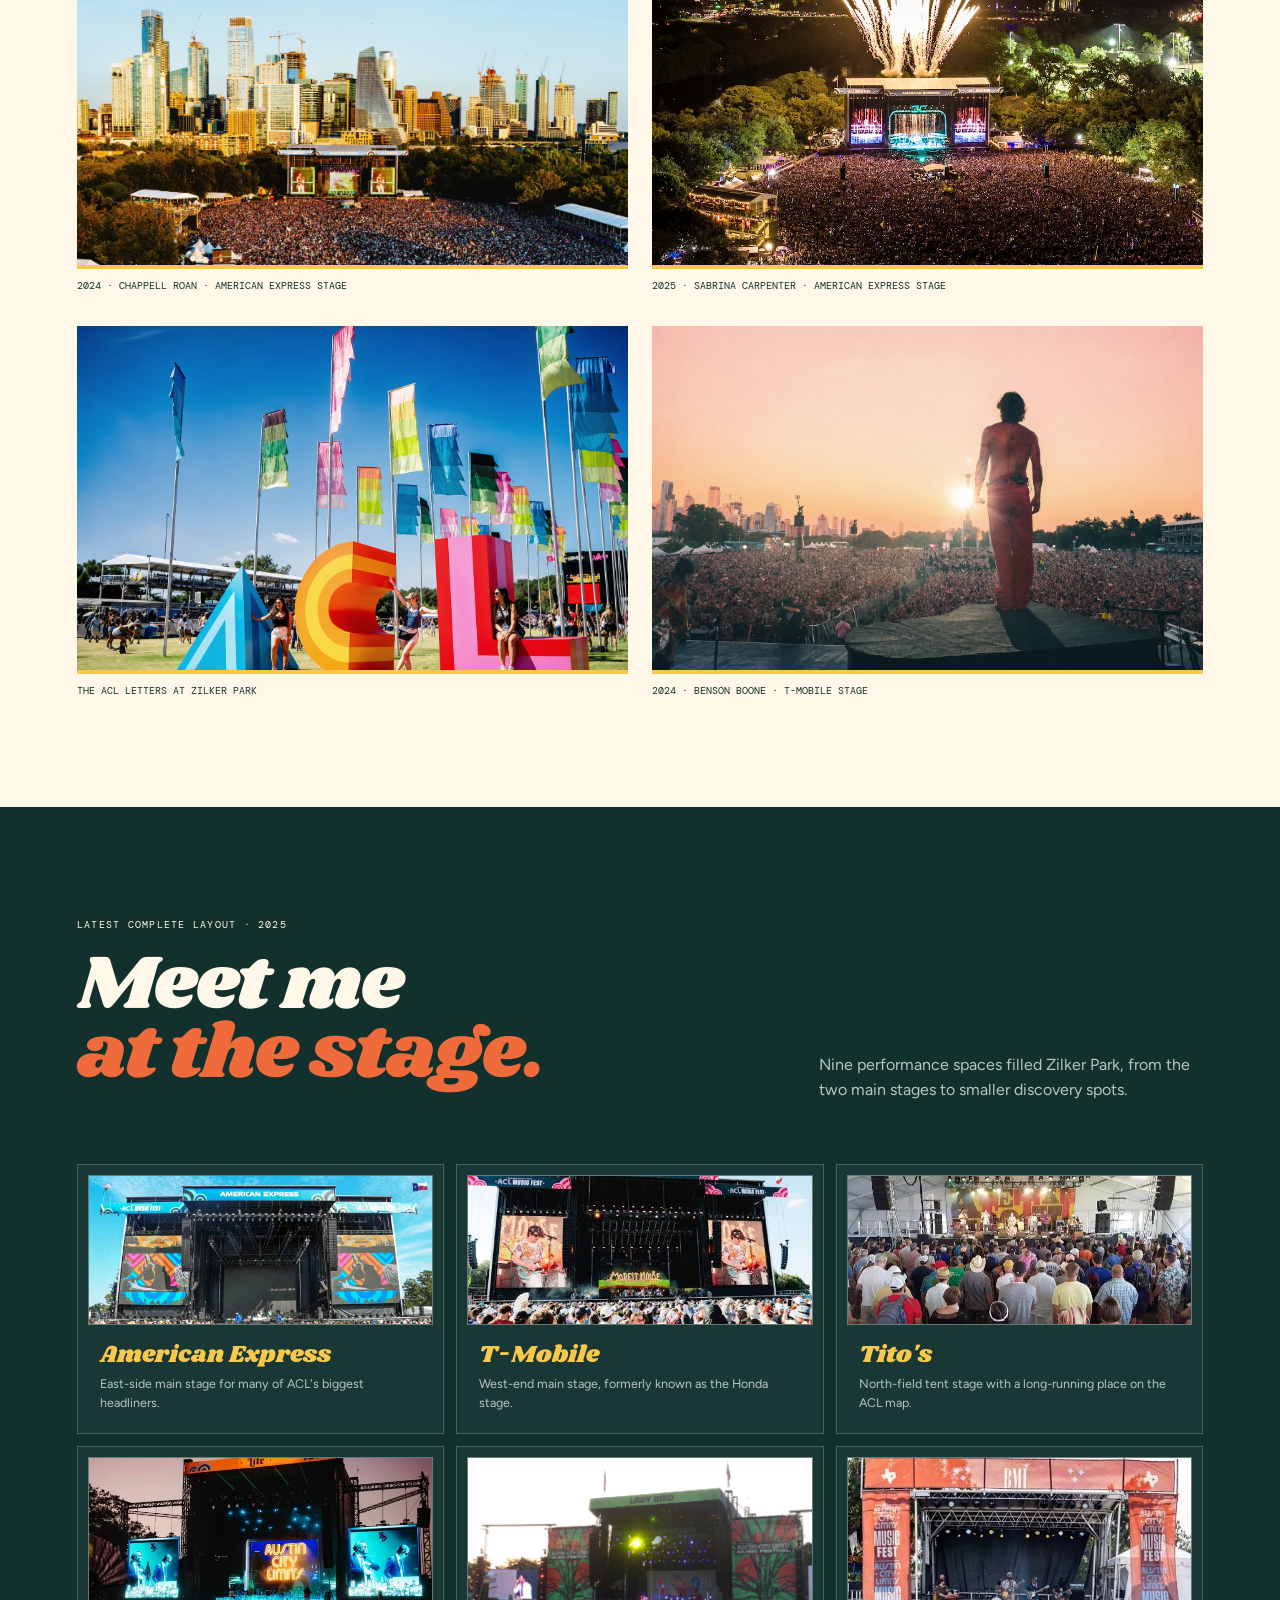
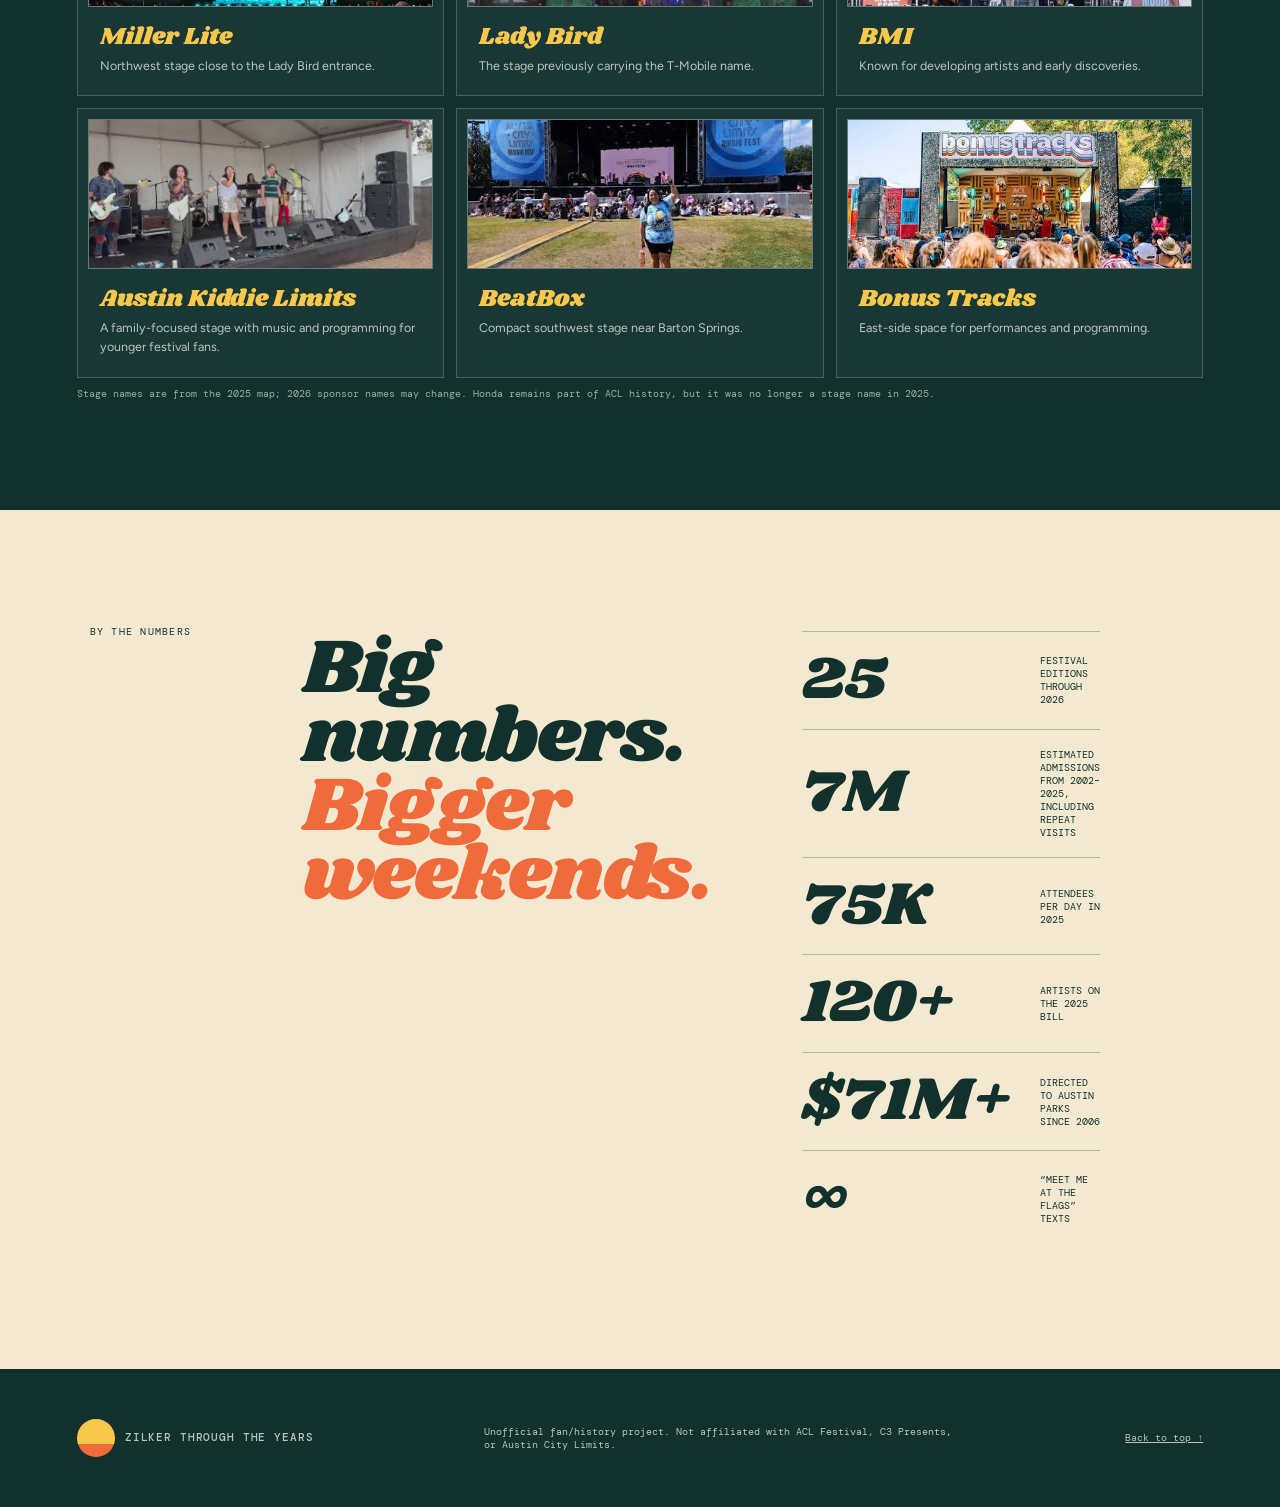
==== commit 605ee414: "Add curated 2026 ACL Fest Nights guide" ====
--- a/index.html
+++ b/index.html
@@ -1,10 +1,11 @@
 <!doctype html>
 <html lang="en"><head><meta charset="utf-8"><meta name="viewport" content="width=device-width,initial-scale=1"><meta name="description" content="Explore the first 25 editions of Austin City Limits Music Festival through its history, posters, performers, stages, and Zilker Park."><meta name="theme-color" content="#12312d"><title>Zilker Through the Years — ACL Festival History</title><link rel="icon" href="images/acl/favicon.png"><link rel="apple-touch-icon" href="images/acl/apple-touch-icon.png"><link rel="preconnect" href="https://fonts.googleapis.com"><link rel="preconnect" href="https://fonts.gstatic.com" crossorigin><link href="https://fonts.googleapis.com/css2?family=DM+Mono:wght@400;500&family=Figtree:wght@400;600;700&family=Shrikhand&display=swap" rel="stylesheet"><link rel="stylesheet" href="styles.css"><link rel="stylesheet" href="history.css"><link rel="stylesheet" href="history-photo.css"><link rel="stylesheet" href="redesign.css"><script src="script.js" defer></script><script src="map.js" defer></script></head>
-<body><a class="skip" href="#main">Skip to history</a><header><a class="brand" href="#top"><i></i>Zilker Through<br>the Years</a><button id="menu" aria-expanded="false">Menu</button><nav><a href="#history">History</a><a href="#posters">Posters</a><a href="#schedule">Schedule</a><a href="#map">Map</a><a href="#photos">Photos</a><a href="#stages">Stages</a></nav></header>
+<body><a class="skip" href="#main">Skip to history</a><header><a class="brand" href="#top"><i></i>Zilker Through<br>the Years</a><button id="menu" aria-expanded="false">Menu</button><nav><a href="#history">History</a><a href="#posters">Posters</a><a href="#schedule">Schedule</a><a href="#nights">Nights</a><a href="#map">Map</a><a href="#photos">Photos</a><a href="#stages">Stages</a></nav></header>
 <main id="main"><section class="hero" id="top"><div class="hero-copy"><p class="eyebrow">A fan-built history of ACL Fest</p><h1>25 years<br><em>in Zilker.</em></h1><p class="lead">From the first weekend in 2002 to the 25th edition in 2026—see the posters, artists, stages, and turning points.</p><div class="hero-actions"><a class="button button-primary" href="#history">Explore the history →</a><a class="button button-secondary" href="#posters">See every poster</a></div></div><figure class="hero-poster"><img src="images/acl/acl-2026-lineup.webp" alt="ACL Festival 2026 25th anniversary lineup poster"></figure></section>
 <section class="history" id="history"><div class="history-lead"><p class="eyebrow">The moments that changed ACL</p><h2>How Zilker became<br><em>the place to be.</em></h2><p class="history-intro">This is the festival story—not a list of every year. The complete posters and artists live in the archive below.</p></div><div class="history-timeline"><article><time>1974</time><div><span>The roots</span><h3>Austin City Limits goes on air</h3><p>The PBS concert series built a worldwide stage for Austin music. Its name and live-music spirit later inspired the festival.</p></div></article><article><time>2002</time><div><span>The first weekend</span><h3>ACL Fest opens in Zilker</h3><p>Charles Attal and Charlie Jones assembled the debut in months: two days, six stages, and Texas music at its center. Austin Parks Foundation presented the event, with the team that became C3 Presents producing it.</p></div></article><article><time>2003</time><div><span>Growing fast</span><h3>Two days become three</h3><p>The second festival expanded to Friday, Saturday, and Sunday—the three-day shape ACL still uses today.</p></div></article><article><time>2013</time><div><span>A bigger footprint</span><h3>The first two-weekend ACL</h3><p>ACL doubled to two consecutive weekends. Then Austin weather wrote its own ending: flooding canceled the second Sunday.</p></div></article><article><time>2020–21</time><div><span>Pause and return</span><h3>One silent year in Zilker</h3><p>The pandemic canceled ACL in 2020, the archive's only year without a lineup. Music returned to the park in 2021.</p></div></article><article><time>2025</time><div><span>ACL at scale</span><h3>75,000 fans a day</h3><p>More than 120 artists played for 75,000 attendees per day. Since 2006, the festival partnership has directed more than $71 million to Austin parks.</p></div></article><article class="history-now"><time>2026</time><div><span>The 25th edition</span><h3>A quarter-century in Zilker</h3><p>Twenty-five festival editions, nine stages, two weekends, and another meeting beneath the flags.</p></div></article></div><div class="history-sources"><strong>History sources</strong><a href="https://austinparks.org/wp-content/uploads/2022/12/Austin-Parks-Foundation-12-31-2021-Audit-FS.pdf" target="_blank" rel="noreferrer">Austin Parks Foundation ↗</a><a href="https://www.austintexas.gov/parks/zilker-park-vision-plan-faq" target="_blank" rel="noreferrer">City of Austin ↗</a><a href="https://cityparksalliance.org/greater-greener/session/peer-conversation-how-a-unique-music-festival-partnership-has-generated-over-70m-for-austins-parks/" target="_blank" rel="noreferrer">City Parks Alliance ↗</a><a href="https://www.fox7austin.com/news/acl-music-festival-2025-economic-impact" target="_blank" rel="noreferrer">2025 impact report ↗</a></div></section>
 <section class="posters" id="posters"><div class="section-head"><div><p class="eyebrow">The lineup poster archive</p><h2>Every year,<br><em>a new bill.</em></h2></div><p>Scroll or use the arrows. Select a poster to see the major acts and the smaller names that became big later.</p></div><div class="controls"><button id="prev" aria-label="Previous poster">←</button><div id="posterTrack" class="poster-track"></div><button id="next" aria-label="Next poster">→</button></div><div id="posterCaption" class="poster-caption"></div><div id="lineupDetails" class="lineup-details"></div></section>
 <section class="schedule" id="schedule"><div class="section-head"><div><p class="eyebrow">Just announced · 2026</p><h2>Plan your<br><em>Zilker days.</em></h2></div><p>Choose a weekend and day to see the official set times. Click the schedule to open the full-resolution image.</p></div><div class="schedule-picker"><input type="radio" name="schedule-weekend" id="schedule-w1" checked><input type="radio" name="schedule-weekend" id="schedule-w2"><input type="radio" name="schedule-day" id="schedule-fri" checked><input type="radio" name="schedule-day" id="schedule-sat"><input type="radio" name="schedule-day" id="schedule-sun"><div class="schedule-layout"><div class="schedule-controls"><div class="weekend-tabs" aria-label="Choose a festival weekend"><label for="schedule-w1">Weekend One</label><label for="schedule-w2">Weekend Two</label></div><div class="day-tabs" aria-label="Choose a festival day"><label for="schedule-fri">Friday</label><label for="schedule-sat">Saturday</label><label for="schedule-sun">Sunday</label></div><p class="schedule-help">Your selected schedule appears here. Click it to enlarge.</p><a href="https://www.aclfestival.com/schedule" target="_blank" rel="noreferrer">Check ACL's live schedule for updates ↗</a></div><div class="schedule-panels"><figure class="schedule-viewer schedule-w1-fri"><a href="images/acl/acl-2026-schedule-w1-friday.webp" target="_blank"><img src="images/acl/acl-2026-schedule-w1-friday.webp" alt="ACL Festival 2026 Weekend One Friday schedule"></a><figcaption>Weekend One · Friday, October 2 · Click to enlarge</figcaption></figure><figure class="schedule-viewer schedule-w1-sat"><a href="images/acl/acl-2026-schedule-w1-saturday.png" target="_blank"><img src="images/acl/acl-2026-schedule-w1-saturday.png" alt="ACL Festival 2026 Weekend One Saturday schedule"></a><figcaption>Weekend One · Saturday, October 3 · Click to enlarge</figcaption></figure><figure class="schedule-viewer schedule-w1-sun"><a href="images/acl/acl-2026-schedule-w1-sunday.webp" target="_blank"><img src="images/acl/acl-2026-schedule-w1-sunday.webp" alt="ACL Festival 2026 Weekend One Sunday schedule"></a><figcaption>Weekend One · Sunday, October 4 · Click to enlarge</figcaption></figure><figure class="schedule-viewer schedule-w2-fri"><a href="images/acl/acl-2026-schedule-w2-friday.webp" target="_blank"><img src="images/acl/acl-2026-schedule-w2-friday.webp" alt="ACL Festival 2026 Weekend Two Friday schedule"></a><figcaption>Weekend Two · Friday, October 9 · Click to enlarge</figcaption></figure><figure class="schedule-viewer schedule-w2-sat"><a href="images/acl/acl-2026-schedule-w2-saturday.png" target="_blank"><img src="images/acl/acl-2026-schedule-w2-saturday.png" alt="ACL Festival 2026 Weekend Two Saturday schedule"></a><figcaption>Weekend Two · Saturday, October 10 · Click to enlarge</figcaption></figure><figure class="schedule-viewer schedule-w2-sun"><a href="images/acl/acl-2026-schedule-w2-sunday.webp" target="_blank"><img src="images/acl/acl-2026-schedule-w2-sunday.webp" alt="ACL Festival 2026 Weekend Two Sunday schedule"></a><figcaption>Weekend Two · Sunday, October 11 · Click to enlarge</figcaption></figure></div></div></div></section>
+<section class="nights" id="nights"><div class="nights-intro"><p class="eyebrow">ACL Fest Nights · 2026</p><h2>After<br><em>Zilker.</em></h2><p>When the park closes, festival artists keep playing across Austin. Here are six picks from this year's night shows.</p><a class="button button-primary" href="https://www.aclfestival.com/page/nights" target="_blank" rel="noreferrer">See every ACL Night ↗</a></div><div class="night-grid"><article><time datetime="2026-10-01">Thu · Oct 1</time><h3>Brandon Flowers</h3><p>with Jess Williamson</p><footer><span>Stubb's</span><span>Doors · 7 PM</span></footer></article><article><time datetime="2026-10-01">Thu · Oct 1</time><h3>The Chainsmokers</h3><p>The Concourse Project</p><footer><span>Doors · 9 PM</span></footer></article><article><time datetime="2026-10-02">Fri · Oct 2</time><h3>Bleachers</h3><p>with This Is Lorelei</p><footer><span>Stubb's</span><span>Doors · 7 PM</span></footer></article><article><time datetime="2026-10-03">Sat · Oct 3</time><h3>Parcels</h3><p>with Velvet Trip</p><footer><span>Stubb's</span><span>Doors · 8 PM</span></footer></article><article><time datetime="2026-10-03">Sat · Oct 3</time><h3>CMAT</h3><p>with Fancy Hagood</p><footer><span>Historic Scoot Inn</span><span>Doors · 6 PM</span></footer></article><article><time datetime="2026-10-04">Sun · Oct 4</time><h3>Suki Waterhouse</h3><p>Emo's</p><footer><span>Doors · 9 PM</span></footer></article></div><p class="nights-note">A curated preview, not the complete calendar. Show details and availability can change; check the official listing before making plans.</p></section>
 <section class="map" id="map"><div><p class="eyebrow">Finding your way</p><h2>Zilker,<br><em>mapped.</em></h2><p>Hover, focus, or tap a stage marker to match its place on the 2025 map with a real stage photo.</p><a class="map-full-link" href="images/acl/acl-2025-map.jpg" target="_blank">Open the full map ↗</a></div><div class="map-interactive"><img src="images/acl/acl-2025-map.jpg" alt="ACL Festival 2025 map of Zilker Park"><div class="map-hotspots" aria-label="Stages on the 2025 ACL Festival map"></div><figure class="map-preview"><img src="images/acl/stage-american-express.jpg" alt="American Express stage"><figcaption>American Express</figcaption></figure></div></section>
 <section class="photos" id="photos"><div class="section-head"><div><p class="eyebrow">From the photo archive</p><h2>Proof we<br><em>were there.</em></h2></div><p>Historical photographs put the faces, dust, stages, sunsets, and scale back into the timeline.</p></div><div class="photo-grid">
 <figure><a href="images/acl/acl-entrance-2019.jpg" target="_blank"><img src="images/acl/acl-entrance-2019.jpg" alt="ACL Festival entrance in 2019"></a><figcaption>2019 · The gates · Photo: Adam Lee</figcaption></figure><figure><img src="images/acl/qotsa-acl-2007.jpg" alt="Queens of the Stone Age at ACL in 2007"><figcaption>2007 · Queens of the Stone Age</figcaption></figure><figure><a href="images/acl/chappell-roan-acl-2024.webp" target="_blank"><img src="images/acl/chappell-roan-acl-2024.webp" alt="Chappell Roan at ACL 2024"></a><figcaption>2024 · Chappell Roan · American Express stage</figcaption></figure><figure><a href="images/acl/sabrina-carpenter-acl-2025-night.jpg" target="_blank"><img src="images/acl/sabrina-carpenter-acl-2025-night.jpg" alt="Sabrina Carpenter and fireworks at ACL 2025"></a><figcaption>2025 · Sabrina Carpenter · American Express stage</figcaption></figure><figure><a href="images/acl/acl-letters-enhanced.png" target="_blank"><img src="images/acl/acl-letters-enhanced.png" alt="Colorful ACL letters"></a><figcaption>The ACL letters at Zilker Park</figcaption></figure><figure><a href="images/acl/benson-boone-acl-2024-enhanced.png" target="_blank"><img src="images/acl/benson-boone-acl-2024-enhanced.png" alt="Benson Boone at the T-Mobile stage in 2024"></a><figcaption>2024 · Benson Boone · T-Mobile stage</figcaption></figure></div></section>
--- a/redesign.css
+++ b/redesign.css
@@ -36,6 +36,15 @@
 .schedule-viewer a,.schedule-viewer img{display:block;width:100%}
 .schedule-viewer img{height:auto}
 #schedule-w1:checked~#schedule-fri:checked~.schedule-layout .schedule-w1-fri,#schedule-w1:checked~#schedule-sat:checked~.schedule-layout .schedule-w1-sat,#schedule-w1:checked~#schedule-sun:checked~.schedule-layout .schedule-w1-sun,#schedule-w2:checked~#schedule-fri:checked~.schedule-layout .schedule-w2-fri,#schedule-w2:checked~#schedule-sat:checked~.schedule-layout .schedule-w2-sat,#schedule-w2:checked~#schedule-sun:checked~.schedule-layout .schedule-w2-sun{display:block}
+.nights{display:grid;padding:95px 6vw;grid-template-columns:.55fr 1.45fr;gap:7vw;color:var(--cream);background:var(--ink)}
+.nights-intro{align-self:start}.nights h2{margin:20px 0 25px;font-size:clamp(3.5rem,6vw,6.5rem)}.nights-intro>p:not(.eyebrow){max-width:420px;color:#b7c7c0}
+.night-grid{display:grid;grid-template-columns:repeat(2,minmax(0,1fr));gap:12px}
+.night-grid article{display:flex;min-height:210px;padding:24px;flex-direction:column;border:1px solid #ffffff35;background:#ffffff0a}
+.night-grid time{color:var(--orange);font:.6rem var(--mono);letter-spacing:.08em;text-transform:uppercase}
+.night-grid h3{margin:18px 0 5px;color:var(--yellow);font:400 clamp(1.7rem,3vw,2.7rem)/.95 var(--display)}
+.night-grid p{margin:0;color:#b7c7c0;font-size:.82rem}
+.night-grid footer{display:flex;margin-top:auto;padding:18px 0 0;justify-content:space-between;gap:15px;color:var(--cream);background:none;font:.55rem var(--mono);text-transform:uppercase}
+.nights-note{grid-column:2;margin:10px 0 0;color:#91aaa1;font:.55rem var(--mono)}
 .map{grid-template-columns:.48fr 1.52fr}.map-full-link{display:inline-block;margin-top:14px;padding:0!important;background:none!important;box-shadow:none!important;font:.62rem var(--mono);text-transform:uppercase}
 .map-interactive{position:relative;padding:12px;background:var(--cream);box-shadow:10px 12px var(--orange)}
 .map-interactive>img{width:100%;height:auto}
@@ -50,6 +59,6 @@
 .photo-grid figure:nth-child(3) img,.photo-grid figure:nth-child(6) img{object-position:center 35%}
 .numbers dl div{grid-template-columns:minmax(210px,auto) 1fr}
 
-@media(max-width:850px){.map,.schedule-layout{grid-template-columns:1fr}.schedule-controls{position:static}.history-timeline{margin-top:55px;padding-left:70px}.history-timeline article{grid-template-columns:115px 1fr}.history-timeline::before{left:25px}.history-timeline article::before{left:-53px}}
-@media(max-width:620px){.hero-actions{align-items:stretch;flex-direction:column}.button{text-align:center}.schedule{padding:70px 24px}.weekend-tabs{grid-template-columns:1fr}.history-timeline{padding-left:38px}.history-timeline::before{left:8px}.history-timeline article{padding-bottom:50px;grid-template-columns:1fr;gap:10px}.history-timeline article::before{left:-38px}.history-timeline .history-now{margin-left:-10px;padding:24px}.history-timeline .history-now::before{left:-27px}.map-preview{right:18px;bottom:17px;width:38%}.map-hotspot{width:25px;height:25px}.numbers dl div{grid-template-columns:1fr}}
+@media(max-width:850px){.map,.schedule-layout,.nights{grid-template-columns:1fr}.schedule-controls{position:static}.nights-note{grid-column:1}.history-timeline{margin-top:55px;padding-left:70px}.history-timeline article{grid-template-columns:115px 1fr}.history-timeline::before{left:25px}.history-timeline article::before{left:-53px}}
+@media(max-width:620px){.hero-actions{align-items:stretch;flex-direction:column}.button{text-align:center}.schedule,.nights{padding:70px 24px}.weekend-tabs,.night-grid{grid-template-columns:1fr}.history-timeline{padding-left:38px}.history-timeline::before{left:8px}.history-timeline article{padding-bottom:50px;grid-template-columns:1fr;gap:10px}.history-timeline article::before{left:-38px}.history-timeline .history-now{margin-left:-10px;padding:24px}.history-timeline .history-now::before{left:-27px}.map-preview{right:18px;bottom:17px;width:38%}.map-hotspot{width:25px;height:25px}.numbers dl div{grid-template-columns:1fr}}
 @media(prefers-reduced-motion:reduce){.hero-copy,.hero-poster{animation:none}.poster-card{transition:none}}
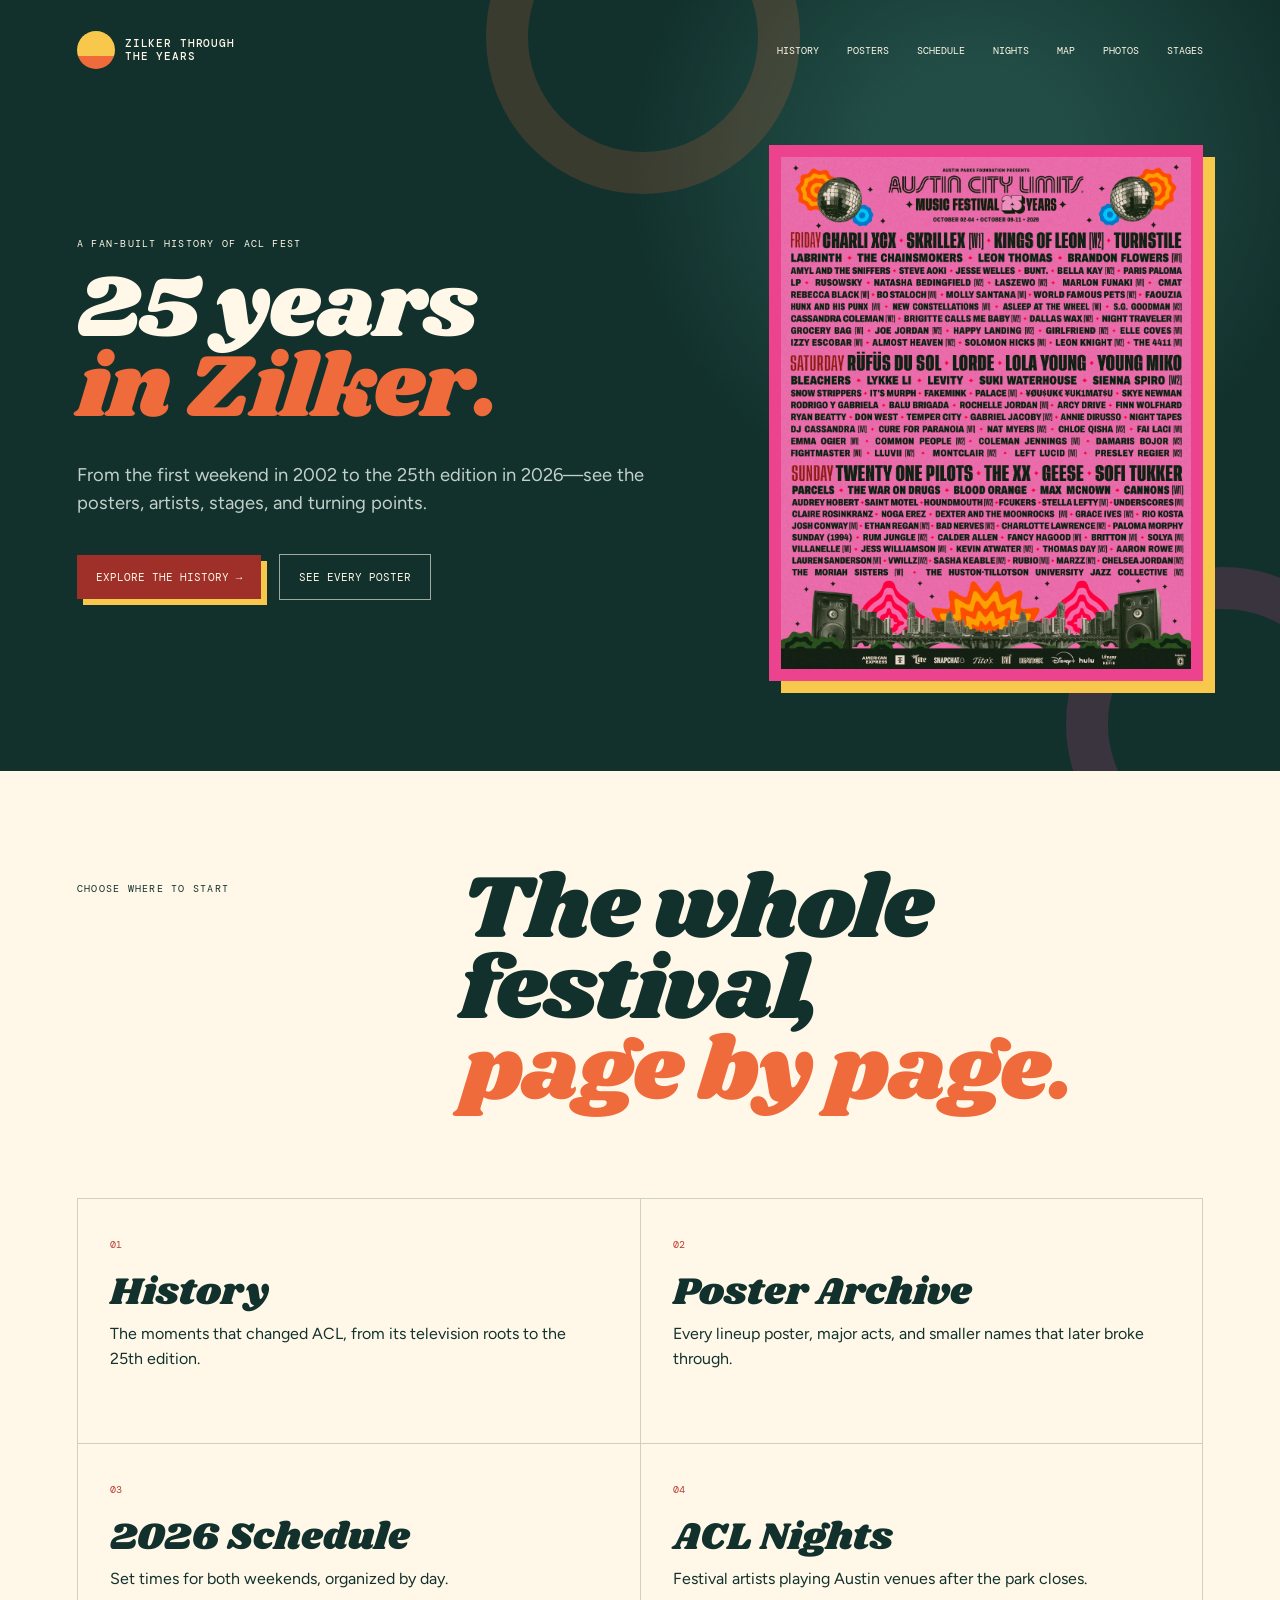
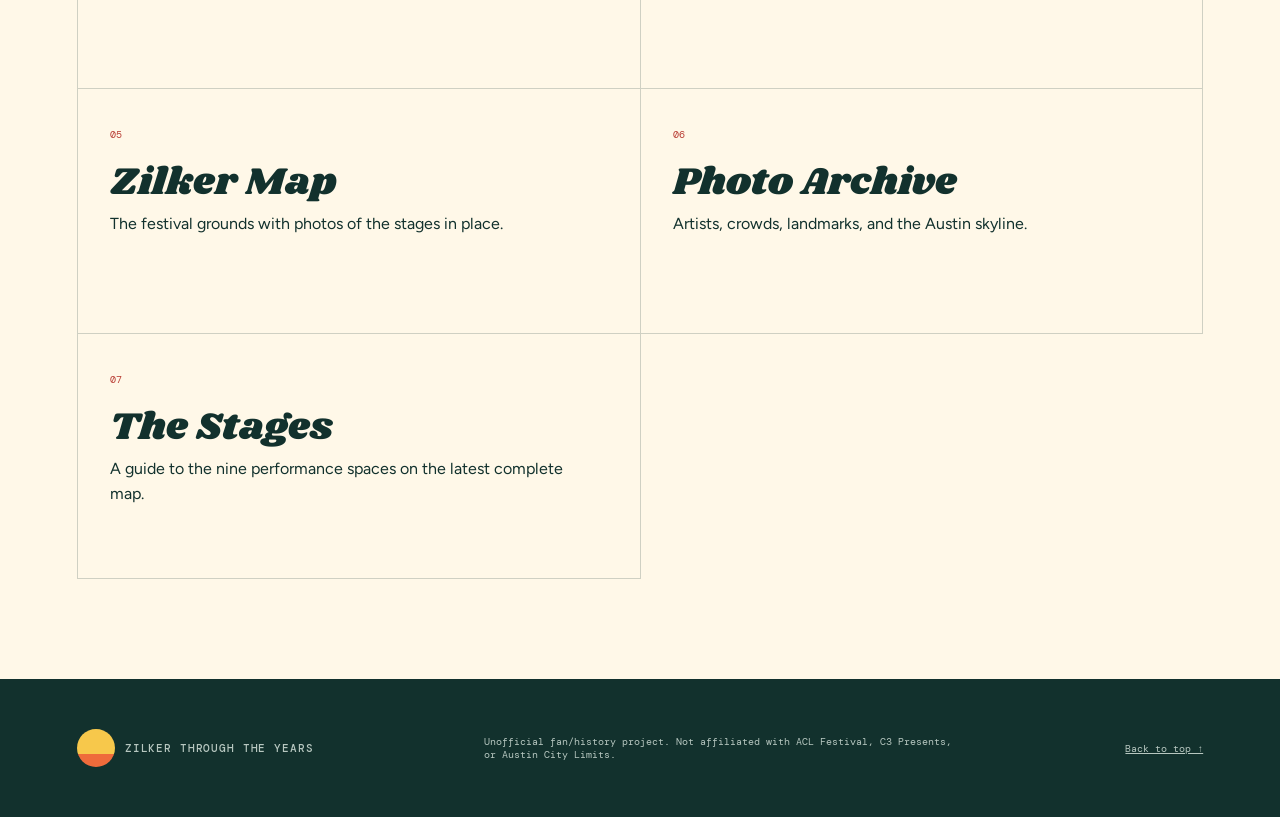
==== commit 11d7119e: "Split ACL archive into dedicated pages" ====
--- a/index.html
+++ b/index.html
@@ -1,24 +1,28 @@
 <!doctype html>
-<html lang="en"><head><meta charset="utf-8"><meta name="viewport" content="width=device-width,initial-scale=1"><meta name="description" content="Explore the first 25 editions of Austin City Limits Music Festival through its history, posters, performers, stages, and Zilker Park."><meta name="theme-color" content="#12312d"><title>Zilker Through the Years — ACL Festival History</title><link rel="icon" href="images/acl/favicon.png"><link rel="apple-touch-icon" href="images/acl/apple-touch-icon.png"><link rel="preconnect" href="https://fonts.googleapis.com"><link rel="preconnect" href="https://fonts.gstatic.com" crossorigin><link href="https://fonts.googleapis.com/css2?family=DM+Mono:wght@400;500&family=Figtree:wght@400;600;700&family=Shrikhand&display=swap" rel="stylesheet"><link rel="stylesheet" href="styles.css"><link rel="stylesheet" href="history.css"><link rel="stylesheet" href="history-photo.css"><link rel="stylesheet" href="redesign.css"><script src="script.js" defer></script><script src="map.js" defer></script></head>
-<body><a class="skip" href="#main">Skip to history</a><header><a class="brand" href="#top"><i></i>Zilker Through<br>the Years</a><button id="menu" aria-expanded="false">Menu</button><nav><a href="#history">History</a><a href="#posters">Posters</a><a href="#schedule">Schedule</a><a href="#nights">Nights</a><a href="#map">Map</a><a href="#photos">Photos</a><a href="#stages">Stages</a></nav></header>
-<main id="main"><section class="hero" id="top"><div class="hero-copy"><p class="eyebrow">A fan-built history of ACL Fest</p><h1>25 years<br><em>in Zilker.</em></h1><p class="lead">From the first weekend in 2002 to the 25th edition in 2026—see the posters, artists, stages, and turning points.</p><div class="hero-actions"><a class="button button-primary" href="#history">Explore the history →</a><a class="button button-secondary" href="#posters">See every poster</a></div></div><figure class="hero-poster"><img src="images/acl/acl-2026-lineup.webp" alt="ACL Festival 2026 25th anniversary lineup poster"></figure></section>
-<section class="history" id="history"><div class="history-lead"><p class="eyebrow">The moments that changed ACL</p><h2>How Zilker became<br><em>the place to be.</em></h2><p class="history-intro">This is the festival story—not a list of every year. The complete posters and artists live in the archive below.</p></div><div class="history-timeline"><article><time>1974</time><div><span>The roots</span><h3>Austin City Limits goes on air</h3><p>The PBS concert series built a worldwide stage for Austin music. Its name and live-music spirit later inspired the festival.</p></div></article><article><time>2002</time><div><span>The first weekend</span><h3>ACL Fest opens in Zilker</h3><p>Charles Attal and Charlie Jones assembled the debut in months: two days, six stages, and Texas music at its center. Austin Parks Foundation presented the event, with the team that became C3 Presents producing it.</p></div></article><article><time>2003</time><div><span>Growing fast</span><h3>Two days become three</h3><p>The second festival expanded to Friday, Saturday, and Sunday—the three-day shape ACL still uses today.</p></div></article><article><time>2013</time><div><span>A bigger footprint</span><h3>The first two-weekend ACL</h3><p>ACL doubled to two consecutive weekends. Then Austin weather wrote its own ending: flooding canceled the second Sunday.</p></div></article><article><time>2020–21</time><div><span>Pause and return</span><h3>One silent year in Zilker</h3><p>The pandemic canceled ACL in 2020, the archive's only year without a lineup. Music returned to the park in 2021.</p></div></article><article><time>2025</time><div><span>ACL at scale</span><h3>75,000 fans a day</h3><p>More than 120 artists played for 75,000 attendees per day. Since 2006, the festival partnership has directed more than $71 million to Austin parks.</p></div></article><article class="history-now"><time>2026</time><div><span>The 25th edition</span><h3>A quarter-century in Zilker</h3><p>Twenty-five festival editions, nine stages, two weekends, and another meeting beneath the flags.</p></div></article></div><div class="history-sources"><strong>History sources</strong><a href="https://austinparks.org/wp-content/uploads/2022/12/Austin-Parks-Foundation-12-31-2021-Audit-FS.pdf" target="_blank" rel="noreferrer">Austin Parks Foundation ↗</a><a href="https://www.austintexas.gov/parks/zilker-park-vision-plan-faq" target="_blank" rel="noreferrer">City of Austin ↗</a><a href="https://cityparksalliance.org/greater-greener/session/peer-conversation-how-a-unique-music-festival-partnership-has-generated-over-70m-for-austins-parks/" target="_blank" rel="noreferrer">City Parks Alliance ↗</a><a href="https://www.fox7austin.com/news/acl-music-festival-2025-economic-impact" target="_blank" rel="noreferrer">2025 impact report ↗</a></div></section>
-<section class="posters" id="posters"><div class="section-head"><div><p class="eyebrow">The lineup poster archive</p><h2>Every year,<br><em>a new bill.</em></h2></div><p>Scroll or use the arrows. Select a poster to see the major acts and the smaller names that became big later.</p></div><div class="controls"><button id="prev" aria-label="Previous poster">←</button><div id="posterTrack" class="poster-track"></div><button id="next" aria-label="Next poster">→</button></div><div id="posterCaption" class="poster-caption"></div><div id="lineupDetails" class="lineup-details"></div></section>
-<section class="schedule" id="schedule"><div class="section-head"><div><p class="eyebrow">Just announced · 2026</p><h2>Plan your<br><em>Zilker days.</em></h2></div><p>Choose a weekend and day to see the official set times. Click the schedule to open the full-resolution image.</p></div><div class="schedule-picker"><input type="radio" name="schedule-weekend" id="schedule-w1" checked><input type="radio" name="schedule-weekend" id="schedule-w2"><input type="radio" name="schedule-day" id="schedule-fri" checked><input type="radio" name="schedule-day" id="schedule-sat"><input type="radio" name="schedule-day" id="schedule-sun"><div class="schedule-layout"><div class="schedule-controls"><div class="weekend-tabs" aria-label="Choose a festival weekend"><label for="schedule-w1">Weekend One</label><label for="schedule-w2">Weekend Two</label></div><div class="day-tabs" aria-label="Choose a festival day"><label for="schedule-fri">Friday</label><label for="schedule-sat">Saturday</label><label for="schedule-sun">Sunday</label></div><p class="schedule-help">Your selected schedule appears here. Click it to enlarge.</p><a href="https://www.aclfestival.com/schedule" target="_blank" rel="noreferrer">Check ACL's live schedule for updates ↗</a></div><div class="schedule-panels"><figure class="schedule-viewer schedule-w1-fri"><a href="images/acl/acl-2026-schedule-w1-friday.webp" target="_blank"><img src="images/acl/acl-2026-schedule-w1-friday.webp" alt="ACL Festival 2026 Weekend One Friday schedule"></a><figcaption>Weekend One · Friday, October 2 · Click to enlarge</figcaption></figure><figure class="schedule-viewer schedule-w1-sat"><a href="images/acl/acl-2026-schedule-w1-saturday.png" target="_blank"><img src="images/acl/acl-2026-schedule-w1-saturday.png" alt="ACL Festival 2026 Weekend One Saturday schedule"></a><figcaption>Weekend One · Saturday, October 3 · Click to enlarge</figcaption></figure><figure class="schedule-viewer schedule-w1-sun"><a href="images/acl/acl-2026-schedule-w1-sunday.webp" target="_blank"><img src="images/acl/acl-2026-schedule-w1-sunday.webp" alt="ACL Festival 2026 Weekend One Sunday schedule"></a><figcaption>Weekend One · Sunday, October 4 · Click to enlarge</figcaption></figure><figure class="schedule-viewer schedule-w2-fri"><a href="images/acl/acl-2026-schedule-w2-friday.webp" target="_blank"><img src="images/acl/acl-2026-schedule-w2-friday.webp" alt="ACL Festival 2026 Weekend Two Friday schedule"></a><figcaption>Weekend Two · Friday, October 9 · Click to enlarge</figcaption></figure><figure class="schedule-viewer schedule-w2-sat"><a href="images/acl/acl-2026-schedule-w2-saturday.png" target="_blank"><img src="images/acl/acl-2026-schedule-w2-saturday.png" alt="ACL Festival 2026 Weekend Two Saturday schedule"></a><figcaption>Weekend Two · Saturday, October 10 · Click to enlarge</figcaption></figure><figure class="schedule-viewer schedule-w2-sun"><a href="images/acl/acl-2026-schedule-w2-sunday.webp" target="_blank"><img src="images/acl/acl-2026-schedule-w2-sunday.webp" alt="ACL Festival 2026 Weekend Two Sunday schedule"></a><figcaption>Weekend Two · Sunday, October 11 · Click to enlarge</figcaption></figure></div></div></div></section>
-<section class="nights" id="nights"><div class="nights-intro"><p class="eyebrow">ACL Fest Nights · 2026</p><h2>After<br><em>Zilker.</em></h2><p>When the park closes, festival artists keep playing across Austin. Here are six picks from this year's night shows.</p><a class="button button-primary" href="https://www.aclfestival.com/page/nights" target="_blank" rel="noreferrer">See every ACL Night ↗</a></div><div class="night-grid"><article><time datetime="2026-10-01">Thu · Oct 1</time><h3>Brandon Flowers</h3><p>with Jess Williamson</p><footer><span>Stubb's</span><span>Doors · 7 PM</span></footer></article><article><time datetime="2026-10-01">Thu · Oct 1</time><h3>The Chainsmokers</h3><p>The Concourse Project</p><footer><span>Doors · 9 PM</span></footer></article><article><time datetime="2026-10-02">Fri · Oct 2</time><h3>Bleachers</h3><p>with This Is Lorelei</p><footer><span>Stubb's</span><span>Doors · 7 PM</span></footer></article><article><time datetime="2026-10-03">Sat · Oct 3</time><h3>Parcels</h3><p>with Velvet Trip</p><footer><span>Stubb's</span><span>Doors · 8 PM</span></footer></article><article><time datetime="2026-10-03">Sat · Oct 3</time><h3>CMAT</h3><p>with Fancy Hagood</p><footer><span>Historic Scoot Inn</span><span>Doors · 6 PM</span></footer></article><article><time datetime="2026-10-04">Sun · Oct 4</time><h3>Suki Waterhouse</h3><p>Emo's</p><footer><span>Doors · 9 PM</span></footer></article></div><p class="nights-note">A curated preview, not the complete calendar. Show details and availability can change; check the official listing before making plans.</p></section>
-<section class="map" id="map"><div><p class="eyebrow">Finding your way</p><h2>Zilker,<br><em>mapped.</em></h2><p>Hover, focus, or tap a stage marker to match its place on the 2025 map with a real stage photo.</p><a class="map-full-link" href="images/acl/acl-2025-map.jpg" target="_blank">Open the full map ↗</a></div><div class="map-interactive"><img src="images/acl/acl-2025-map.jpg" alt="ACL Festival 2025 map of Zilker Park"><div class="map-hotspots" aria-label="Stages on the 2025 ACL Festival map"></div><figure class="map-preview"><img src="images/acl/stage-american-express.jpg" alt="American Express stage"><figcaption>American Express</figcaption></figure></div></section>
-<section class="photos" id="photos"><div class="section-head"><div><p class="eyebrow">From the photo archive</p><h2>Proof we<br><em>were there.</em></h2></div><p>Historical photographs put the faces, dust, stages, sunsets, and scale back into the timeline.</p></div><div class="photo-grid">
-<figure><a href="images/acl/acl-entrance-2019.jpg" target="_blank"><img src="images/acl/acl-entrance-2019.jpg" alt="ACL Festival entrance in 2019"></a><figcaption>2019 · The gates · Photo: Adam Lee</figcaption></figure><figure><img src="images/acl/qotsa-acl-2007.jpg" alt="Queens of the Stone Age at ACL in 2007"><figcaption>2007 · Queens of the Stone Age</figcaption></figure><figure><a href="images/acl/chappell-roan-acl-2024.webp" target="_blank"><img src="images/acl/chappell-roan-acl-2024.webp" alt="Chappell Roan at ACL 2024"></a><figcaption>2024 · Chappell Roan · American Express stage</figcaption></figure><figure><a href="images/acl/sabrina-carpenter-acl-2025-night.jpg" target="_blank"><img src="images/acl/sabrina-carpenter-acl-2025-night.jpg" alt="Sabrina Carpenter and fireworks at ACL 2025"></a><figcaption>2025 · Sabrina Carpenter · American Express stage</figcaption></figure><figure><a href="images/acl/acl-letters-enhanced.png" target="_blank"><img src="images/acl/acl-letters-enhanced.png" alt="Colorful ACL letters"></a><figcaption>The ACL letters at Zilker Park</figcaption></figure><figure><a href="images/acl/benson-boone-acl-2024-enhanced.png" target="_blank"><img src="images/acl/benson-boone-acl-2024-enhanced.png" alt="Benson Boone at the T-Mobile stage in 2024"></a><figcaption>2024 · Benson Boone · T-Mobile stage</figcaption></figure></div></section>
-<section class="stages" id="stages"><div class="section-head"><div><p class="eyebrow">Latest complete layout · 2025</p><h2>Meet me<br><em>at the stage.</em></h2></div><p>Nine performance spaces filled Zilker Park, from the two main stages to smaller discovery spots.</p></div><div class="stage-grid">
-<article><a class="stage-photo has" href="images/acl/stage-american-express.jpg" target="_blank"><img src="images/acl/stage-american-express.jpg" alt="American Express stage"></a><h3>American Express</h3><p>East-side main stage for many of ACL's biggest headliners.</p></article>
-<article><div class="stage-photo">+<small>Photo wanted · T-Mobile</small></div><h3>T-Mobile</h3><p>West-end main stage, formerly known as the Honda stage.</p></article>
-<article><div class="stage-photo">+<small>Photo wanted · Tito's</small></div><h3>Tito's</h3><p>North-field tent stage with a long-running place on the ACL map.</p></article>
-<article><div class="stage-photo">+<small>Photo wanted · Miller Lite</small></div><h3>Miller Lite</h3><p>Northwest stage close to the Lady Bird entrance.</p></article>
-<article><div class="stage-photo">+<small>Photo wanted · Lady Bird</small></div><h3>Lady Bird</h3><p>The stage previously carrying the T-Mobile name.</p></article>
-<article><div class="stage-photo">+<small>Photo wanted · BMI</small></div><h3>BMI</h3><p>Known for developing artists and early discoveries.</p></article>
-<article><div class="stage-photo">+<small>Photo wanted · Austin Kiddie Limits</small></div><h3>Austin Kiddie Limits</h3><p>A family-focused stage with music and programming for younger festival fans.</p></article>
-<article><div class="stage-photo">+<small>Photo wanted · BeatBox</small></div><h3>BeatBox</h3><p>Compact southwest stage near Barton Springs.</p></article>
-<article><div class="stage-photo">+<small>Photo wanted · Bonus Tracks</small></div><h3>Bonus Tracks</h3><p>East-side space for performances and programming.</p></article>
-</div><p class="note">Stage names are from the 2025 map; 2026 sponsor names may change. Honda remains part of ACL history, but it was no longer a stage name in 2025.</p></section>
-<section class="numbers"><p class="eyebrow">By the numbers</p><div><h2>Big numbers.<br><em>Bigger weekends.</em></h2><dl><div><dt>25</dt><dd>Festival editions through 2026</dd></div><div><dt>7M</dt><dd>Estimated admissions from 2002–2025, including repeat visits</dd></div><div><dt>75K</dt><dd>Attendees per day in 2025</dd></div><div><dt>120+</dt><dd>Artists on the 2025 bill</dd></div><div><dt>$71M+</dt><dd>Directed to Austin parks since 2006</dd></div><div><dt>∞</dt><dd>“Meet me at the flags” texts</dd></div></dl></div></section></main>
-<footer><a class="brand" href="#top"><i></i>Zilker Through the Years</a><p>Unofficial fan/history project. Not affiliated with ACL Festival, C3 Presents, or Austin City Limits.</p><a href="#top">Back to top ↑</a></footer></body></html>
+<html lang="en">
+<head>
+  <meta charset="utf-8"><meta name="viewport" content="width=device-width,initial-scale=1">
+  <meta name="description" content="Explore 25 editions of Austin City Limits Music Festival through its history, posters, performers, stages, and Zilker Park.">
+  <meta name="theme-color" content="#12312d"><title>Zilker Through the Years — ACL Festival History</title>
+  <link rel="icon" href="images/acl/favicon.png"><link rel="apple-touch-icon" href="images/acl/apple-touch-icon.png">
+  <link rel="preconnect" href="https://fonts.googleapis.com"><link rel="preconnect" href="https://fonts.gstatic.com" crossorigin>
+  <link href="https://fonts.googleapis.com/css2?family=DM+Mono:wght@400;500&family=Figtree:wght@400;600;700&family=Shrikhand&display=swap" rel="stylesheet">
+  <link rel="stylesheet" href="styles.css"><link rel="stylesheet" href="redesign.css"><link rel="stylesheet" href="pages.css">
+  <script src="site.js" defer></script>
+</head>
+<body><a class="skip" href="#main">Skip to content</a>
+<header><a class="brand" href="index.html"><i></i>Zilker Through<br>the Years</a><button id="menu" aria-expanded="false">Menu</button><nav><a href="history.html">History</a><a href="posters.html">Posters</a><a href="schedule.html">Schedule</a><a href="nights.html">Nights</a><a href="map.html">Map</a><a href="photos.html">Photos</a><a href="stages.html">Stages</a></nav></header>
+<main id="main">
+  <section class="hero" id="top"><div class="hero-copy"><p class="eyebrow">A fan-built history of ACL Fest</p><h1>25 years<br><em>in Zilker.</em></h1><p class="lead">From the first weekend in 2002 to the 25th edition in 2026—see the posters, artists, stages, and turning points.</p><div class="hero-actions"><a class="button button-primary" href="history.html">Explore the history →</a><a class="button button-secondary" href="posters.html">See every poster</a></div></div><figure class="hero-poster"><img src="images/acl/acl-2026-lineup.webp" alt="ACL Festival 2026 25th anniversary lineup poster"></figure></section>
+  <section class="site-directory"><div class="directory-head"><p class="eyebrow">Choose where to start</p><h2>The whole festival,<br><em>page by page.</em></h2></div><div class="directory-grid">
+    <a href="history.html"><span>01</span><h3>History</h3><p>The moments that changed ACL, from its television roots to the 25th edition.</p></a>
+    <a href="posters.html"><span>02</span><h3>Poster Archive</h3><p>Every lineup poster, major acts, and smaller names that later broke through.</p></a>
+    <a href="schedule.html"><span>03</span><h3>2026 Schedule</h3><p>Set times for both weekends, organized by day.</p></a>
+    <a href="nights.html"><span>04</span><h3>ACL Nights</h3><p>Festival artists playing Austin venues after the park closes.</p></a>
+    <a href="map.html"><span>05</span><h3>Zilker Map</h3><p>The festival grounds with photos of the stages in place.</p></a>
+    <a href="photos.html"><span>06</span><h3>Photo Archive</h3><p>Artists, crowds, landmarks, and the Austin skyline.</p></a>
+    <a href="stages.html"><span>07</span><h3>The Stages</h3><p>A guide to the nine performance spaces on the latest complete map.</p></a>
+  </div></section>
+</main>
+<footer><a class="brand" href="index.html"><i></i>Zilker Through the Years</a><p>Unofficial fan/history project. Not affiliated with ACL Festival, C3 Presents, or Austin City Limits.</p><a href="#top">Back to top ↑</a></footer>
+</body></html>
--- a/pages.css
+++ b/pages.css
@@ -0,0 +1,15 @@
+.inner-page header{position:absolute}.inner-page main>section:first-child{padding-top:155px;min-height:calc(100vh - 120px)}
+.inner-page nav{gap:19px}.inner-page nav a[aria-current="page"]{padding-bottom:4px;border-bottom:2px solid var(--yellow)}
+.page-intro{padding:155px 7vw 70px;color:var(--cream);background:var(--ink)}
+.page-intro h1{margin:20px 0 25px;font:400 clamp(4rem,8vw,8rem)/.9 var(--display)}
+.page-intro p:last-child{max-width:650px;color:#b7c7c0;font-size:1.15rem}
+.site-directory{padding:100px 6vw;background:var(--cream)}
+.directory-head{display:grid;grid-template-columns:.55fr 1.45fr;gap:8vw}.directory-head h2{margin-top:0}
+.directory-grid{display:grid;margin-top:55px;grid-template-columns:repeat(2,minmax(0,1fr));border-top:1px solid #12312d33;border-left:1px solid #12312d33}
+.directory-grid a{min-height:245px;padding:32px;border-right:1px solid #12312d33;border-bottom:1px solid #12312d33;text-decoration:none;transition:.2s}
+.directory-grid a:hover{color:var(--cream);background:var(--red)}.directory-grid a:hover span{color:var(--yellow)}
+.directory-grid span{color:var(--red);font:.6rem var(--mono)}.directory-grid h3{margin:18px 0 10px;font:400 clamp(1.9rem,3vw,3rem)/1 var(--display)}.directory-grid p{max-width:480px;margin:0}
+.page-next{display:flex;padding:30px 6vw;justify-content:space-between;color:var(--cream);background:var(--red);font:.62rem var(--mono);text-transform:uppercase}.page-next a{text-decoration:none}
+@media(max-width:1050px){.inner-page nav{gap:12px;font-size:.57rem}}
+@media(max-width:850px){.directory-head,.directory-grid{grid-template-columns:1fr}.inner-page nav{gap:28px;font-size:.65rem}}
+@media(max-width:560px){.page-intro{padding:120px 24px 60px}.site-directory{padding:70px 24px}.directory-grid a{min-height:0;padding:26px 22px}.page-next{padding:25px 24px;gap:20px;flex-direction:column}}
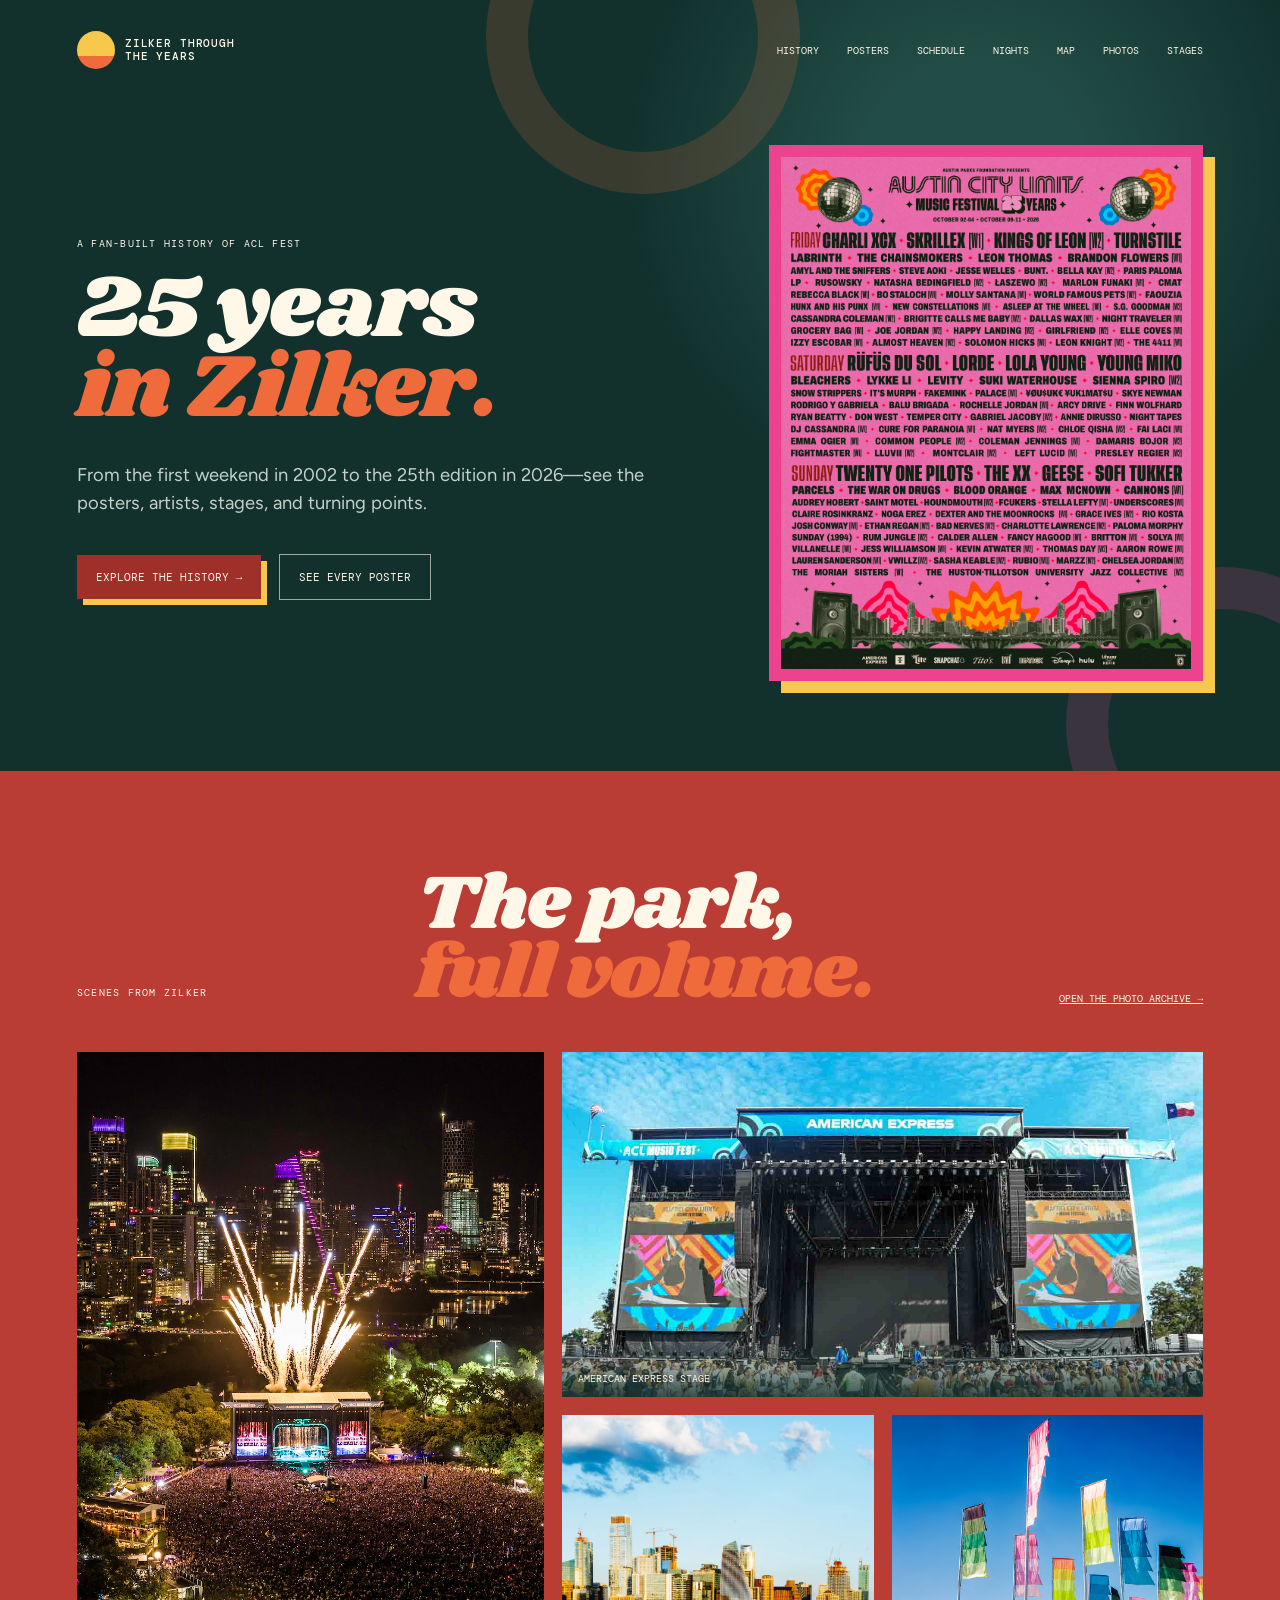
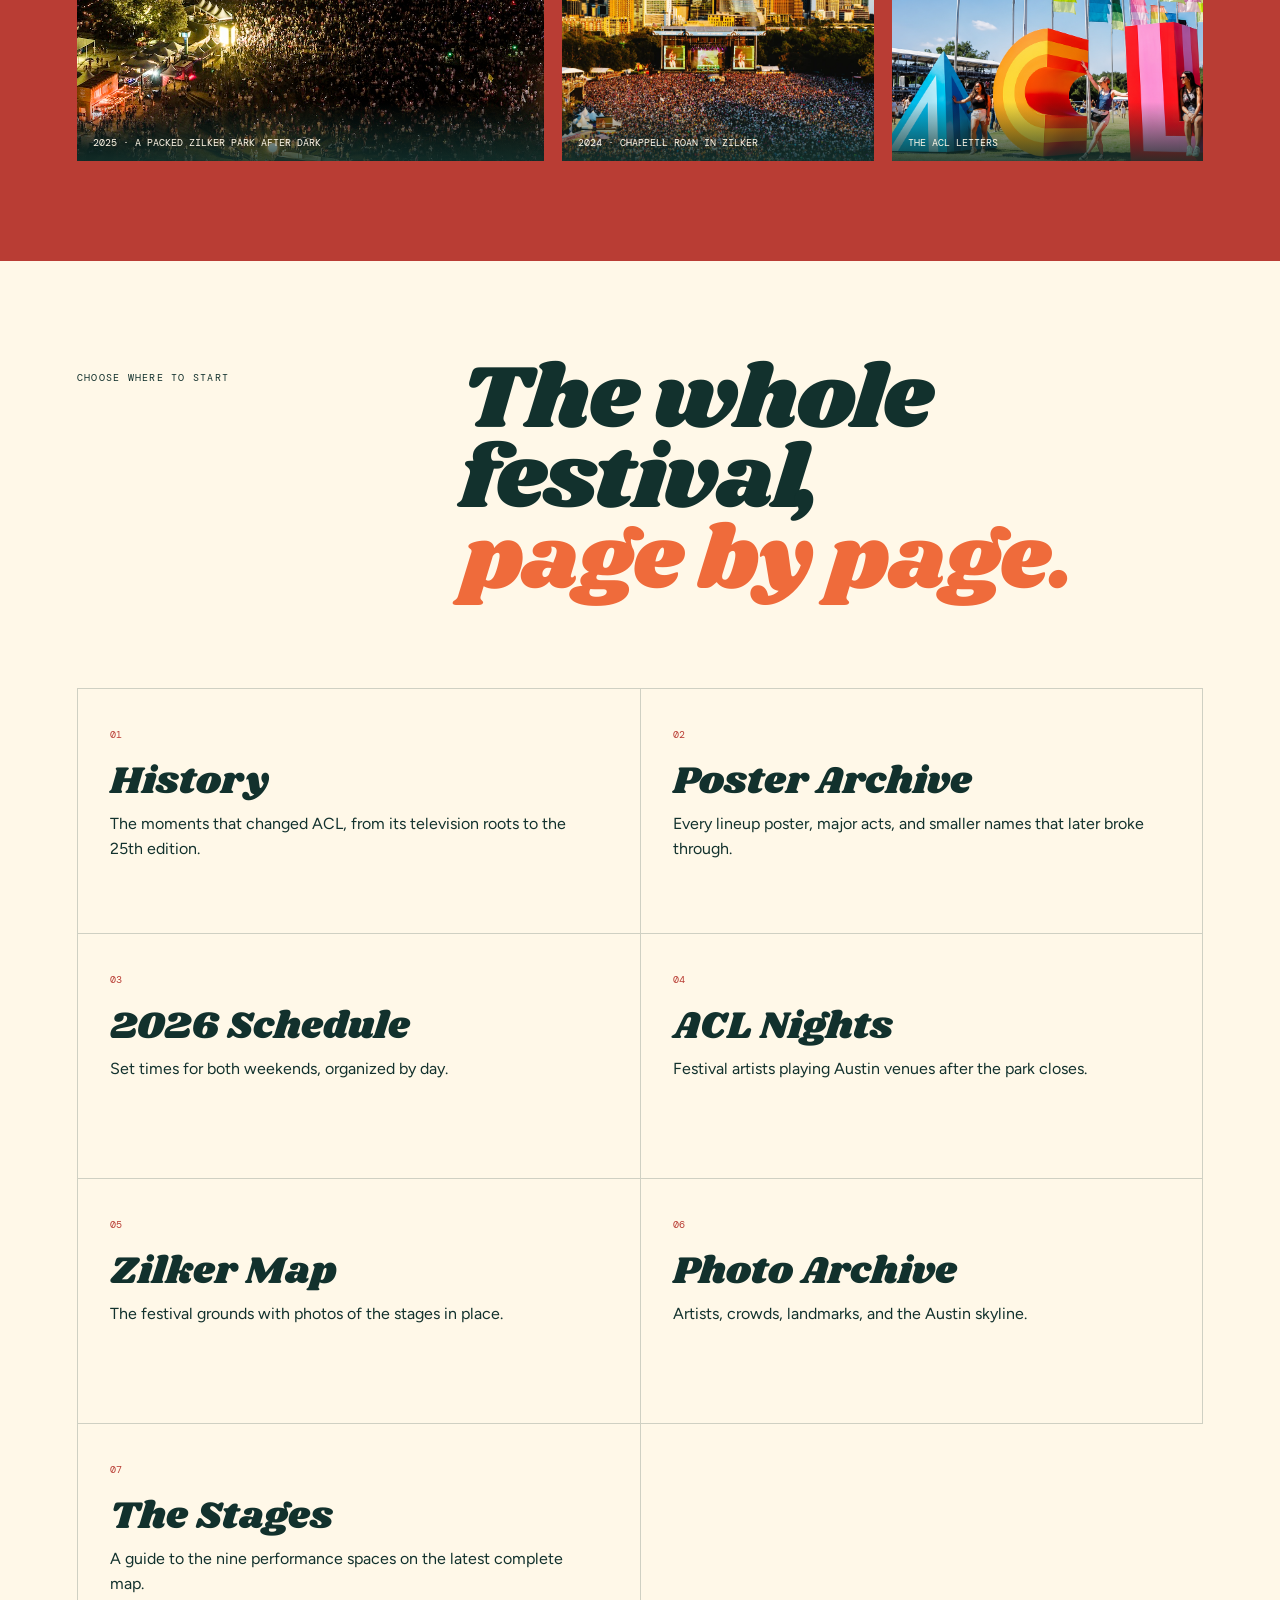
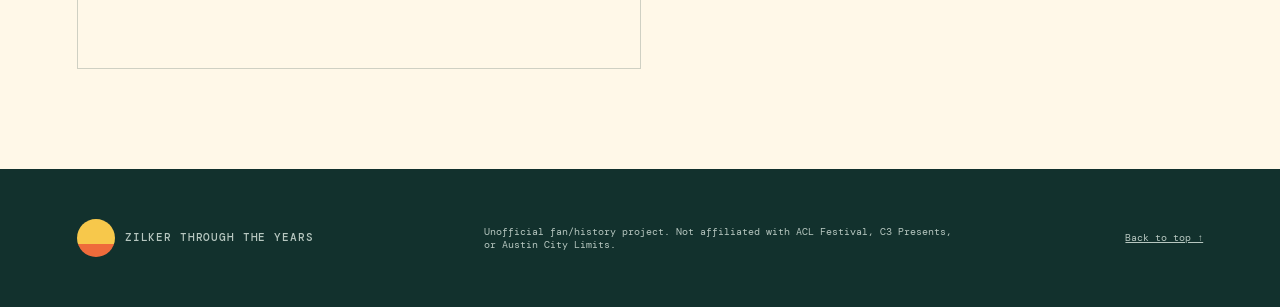
==== commit 85e0b869: "Add Zilker photo collage to homepage" ====
--- a/index.html
+++ b/index.html
@@ -14,6 +14,7 @@
 <header><a class="brand" href="index.html"><i></i>Zilker Through<br>the Years</a><button id="menu" aria-expanded="false">Menu</button><nav><a href="history.html">History</a><a href="posters.html">Posters</a><a href="schedule.html">Schedule</a><a href="nights.html">Nights</a><a href="map.html">Map</a><a href="photos.html">Photos</a><a href="stages.html">Stages</a></nav></header>
 <main id="main">
   <section class="hero" id="top"><div class="hero-copy"><p class="eyebrow">A fan-built history of ACL Fest</p><h1>25 years<br><em>in Zilker.</em></h1><p class="lead">From the first weekend in 2002 to the 25th edition in 2026—see the posters, artists, stages, and turning points.</p><div class="hero-actions"><a class="button button-primary" href="history.html">Explore the history →</a><a class="button button-secondary" href="posters.html">See every poster</a></div></div><figure class="hero-poster"><img src="images/acl/acl-2026-lineup.webp" alt="ACL Festival 2026 25th anniversary lineup poster"></figure></section>
+  <section class="home-gallery"><div class="home-gallery-head"><p class="eyebrow">Scenes from Zilker</p><h2>The park,<br><em>full volume.</em></h2><a href="photos.html">Open the photo archive →</a></div><div class="home-photo-grid"><figure class="home-photo-wide"><a href="images/acl/sabrina-carpenter-acl-2025-night.jpg" target="_blank"><img src="images/acl/sabrina-carpenter-acl-2025-night.jpg" alt="Sabrina Carpenter performing before a large nighttime ACL Festival crowd with fireworks over the Austin skyline"></a><figcaption>2025 · A packed Zilker Park after dark</figcaption></figure><figure><a href="images/acl/stage-american-express.jpg" target="_blank"><img src="images/acl/stage-american-express.jpg" alt="American Express Stage and festival crowd at ACL"></a><figcaption>American Express Stage</figcaption></figure><figure><a href="images/acl/chappell-roan-acl-2024.webp" target="_blank"><img src="images/acl/chappell-roan-acl-2024.webp" alt="Chappell Roan performing for a large crowd at ACL Festival 2024"></a><figcaption>2024 · Chappell Roan in Zilker</figcaption></figure><figure class="home-photo-landmark"><a href="images/acl/acl-letters-enhanced.png" target="_blank"><img src="images/acl/acl-letters-enhanced.png" alt="Colorful ACL letters on the festival grounds"></a><figcaption>The ACL letters</figcaption></figure></div></section>
   <section class="site-directory"><div class="directory-head"><p class="eyebrow">Choose where to start</p><h2>The whole festival,<br><em>page by page.</em></h2></div><div class="directory-grid">
     <a href="history.html"><span>01</span><h3>History</h3><p>The moments that changed ACL, from its television roots to the 25th edition.</p></a>
     <a href="posters.html"><span>02</span><h3>Poster Archive</h3><p>Every lineup poster, major acts, and smaller names that later broke through.</p></a>
--- a/redesign.css
+++ b/redesign.css
@@ -52,7 +52,7 @@
 .map-hotspot{position:absolute;width:30px;height:30px;padding:0;border:3px solid var(--cream);border-radius:50%;color:var(--cream);background:var(--red);box-shadow:0 2px 7px #0008;cursor:pointer;transform:translate(-50%,-50%)}
 .map-hotspot::after{font:700 .65rem var(--sans);content:"♪"}
 .map-hotspot:is(:hover,:focus-visible,.active){z-index:3;background:var(--ink);outline:3px solid var(--yellow);transform:translate(-50%,-50%) scale(1.22)}
-.map-preview{position:absolute;right:26px;bottom:24px;width:min(230px,28%);margin:0;padding:7px;background:var(--cream);box-shadow:7px 7px var(--pink);pointer-events:none}
+.map-preview{position:absolute;right:20px;bottom:18px;width:min(160px,20%);margin:0;padding:5px;background:var(--cream);box-shadow:5px 5px var(--pink);pointer-events:none}
 .map-preview img{width:100%;aspect-ratio:16/10;object-fit:cover}
 .map-preview figcaption{padding:6px 2px 1px;border:0;font-size:.52rem}
 .photo-grid img{height:auto;aspect-ratio:16/10;object-fit:cover}
@@ -60,5 +60,5 @@
 .numbers dl div{grid-template-columns:minmax(210px,auto) 1fr}
 
 @media(max-width:850px){.map,.schedule-layout,.nights{grid-template-columns:1fr}.schedule-controls{position:static}.nights-note{grid-column:1}.history-timeline{margin-top:55px;padding-left:70px}.history-timeline article{grid-template-columns:115px 1fr}.history-timeline::before{left:25px}.history-timeline article::before{left:-53px}}
-@media(max-width:620px){.hero-actions{align-items:stretch;flex-direction:column}.button{text-align:center}.schedule,.nights{padding:70px 24px}.weekend-tabs,.night-grid{grid-template-columns:1fr}.history-timeline{padding-left:38px}.history-timeline::before{left:8px}.history-timeline article{padding-bottom:50px;grid-template-columns:1fr;gap:10px}.history-timeline article::before{left:-38px}.history-timeline .history-now{margin-left:-10px;padding:24px}.history-timeline .history-now::before{left:-27px}.map-preview{right:18px;bottom:17px;width:38%}.map-hotspot{width:25px;height:25px}.numbers dl div{grid-template-columns:1fr}}
+@media(max-width:620px){.hero-actions{align-items:stretch;flex-direction:column}.button{text-align:center}.schedule,.nights{padding:70px 24px}.weekend-tabs,.night-grid{grid-template-columns:1fr}.history-timeline{padding-left:38px}.history-timeline::before{left:8px}.history-timeline article{padding-bottom:50px;grid-template-columns:1fr;gap:10px}.history-timeline article::before{left:-38px}.history-timeline .history-now{margin-left:-10px;padding:24px}.history-timeline .history-now::before{left:-27px}.map-preview{right:15px;bottom:14px;width:27%}.map-hotspot{width:25px;height:25px}.numbers dl div{grid-template-columns:1fr}}
 @media(prefers-reduced-motion:reduce){.hero-copy,.hero-poster{animation:none}.poster-card{transition:none}}
--- a/pages.css
+++ b/pages.css
@@ -4,6 +4,12 @@
 .page-intro h1{margin:20px 0 25px;font:400 clamp(4rem,8vw,8rem)/.9 var(--display)}
 .page-intro p:last-child{max-width:650px;color:#b7c7c0;font-size:1.15rem}
 .site-directory{padding:100px 6vw;background:var(--cream)}
+.home-gallery{padding:100px 6vw;color:var(--cream);background:var(--red)}
+.home-gallery-head{display:grid;margin-bottom:42px;grid-template-columns:.55fr 1.15fr auto;gap:5vw;align-items:end}.home-gallery-head h2{margin:0;font-size:clamp(3.5rem,6vw,6.5rem)}.home-gallery-head>a{padding-bottom:5px;font:.6rem var(--mono);text-transform:uppercase}
+.home-photo-grid{display:grid;grid-template-columns:1.2fr .8fr .8fr;grid-template-rows:repeat(2,minmax(230px,27vw));gap:18px}
+.home-photo-grid figure{position:relative;overflow:hidden;margin:0;background:var(--ink)}.home-photo-grid a,.home-photo-grid img{display:block;width:100%;height:100%}.home-photo-grid img{object-fit:cover;transition:transform .45s ease}.home-photo-grid figure:hover img{transform:scale(1.025)}
+.home-photo-grid figcaption{position:absolute;right:0;bottom:0;left:0;padding:34px 16px 12px;border:0;color:var(--cream);background:linear-gradient(transparent,#12312dd9)}
+.home-photo-wide{grid-row:1/3}.home-photo-wide img{object-position:center 60%}.home-photo-grid figure:nth-child(2){grid-column:2/4}.home-photo-grid figure:nth-child(2) img{object-position:center 45%}.home-photo-grid figure:nth-child(3) img{object-position:center 35%}
 .directory-head{display:grid;grid-template-columns:.55fr 1.45fr;gap:8vw}.directory-head h2{margin-top:0}
 .directory-grid{display:grid;margin-top:55px;grid-template-columns:repeat(2,minmax(0,1fr));border-top:1px solid #12312d33;border-left:1px solid #12312d33}
 .directory-grid a{min-height:245px;padding:32px;border-right:1px solid #12312d33;border-bottom:1px solid #12312d33;text-decoration:none;transition:.2s}
@@ -11,5 +17,5 @@
 .directory-grid span{color:var(--red);font:.6rem var(--mono)}.directory-grid h3{margin:18px 0 10px;font:400 clamp(1.9rem,3vw,3rem)/1 var(--display)}.directory-grid p{max-width:480px;margin:0}
 .page-next{display:flex;padding:30px 6vw;justify-content:space-between;color:var(--cream);background:var(--red);font:.62rem var(--mono);text-transform:uppercase}.page-next a{text-decoration:none}
 @media(max-width:1050px){.inner-page nav{gap:12px;font-size:.57rem}}
-@media(max-width:850px){.directory-head,.directory-grid{grid-template-columns:1fr}.inner-page nav{gap:28px;font-size:.65rem}}
-@media(max-width:560px){.page-intro{padding:120px 24px 60px}.site-directory{padding:70px 24px}.directory-grid a{min-height:0;padding:26px 22px}.page-next{padding:25px 24px;gap:20px;flex-direction:column}}
+@media(max-width:850px){.directory-head,.directory-grid,.home-gallery-head{grid-template-columns:1fr}.home-gallery-head{gap:12px}.home-photo-grid{grid-template-columns:1fr 1fr;grid-template-rows:440px 260px 260px}.home-photo-wide{grid-column:1/3;grid-row:auto}.home-photo-grid figure:nth-child(2){grid-column:1/3}.inner-page nav{gap:28px;font-size:.65rem}}
+@media(max-width:560px){.page-intro{padding:120px 24px 60px}.site-directory,.home-gallery{padding:70px 24px}.home-photo-grid{grid-template-columns:1fr;grid-template-rows:420px repeat(3,230px)}.home-photo-wide,.home-photo-grid figure:nth-child(2){grid-column:auto}.directory-grid a{min-height:0;padding:26px 22px}.page-next{padding:25px 24px;gap:20px;flex-direction:column}}
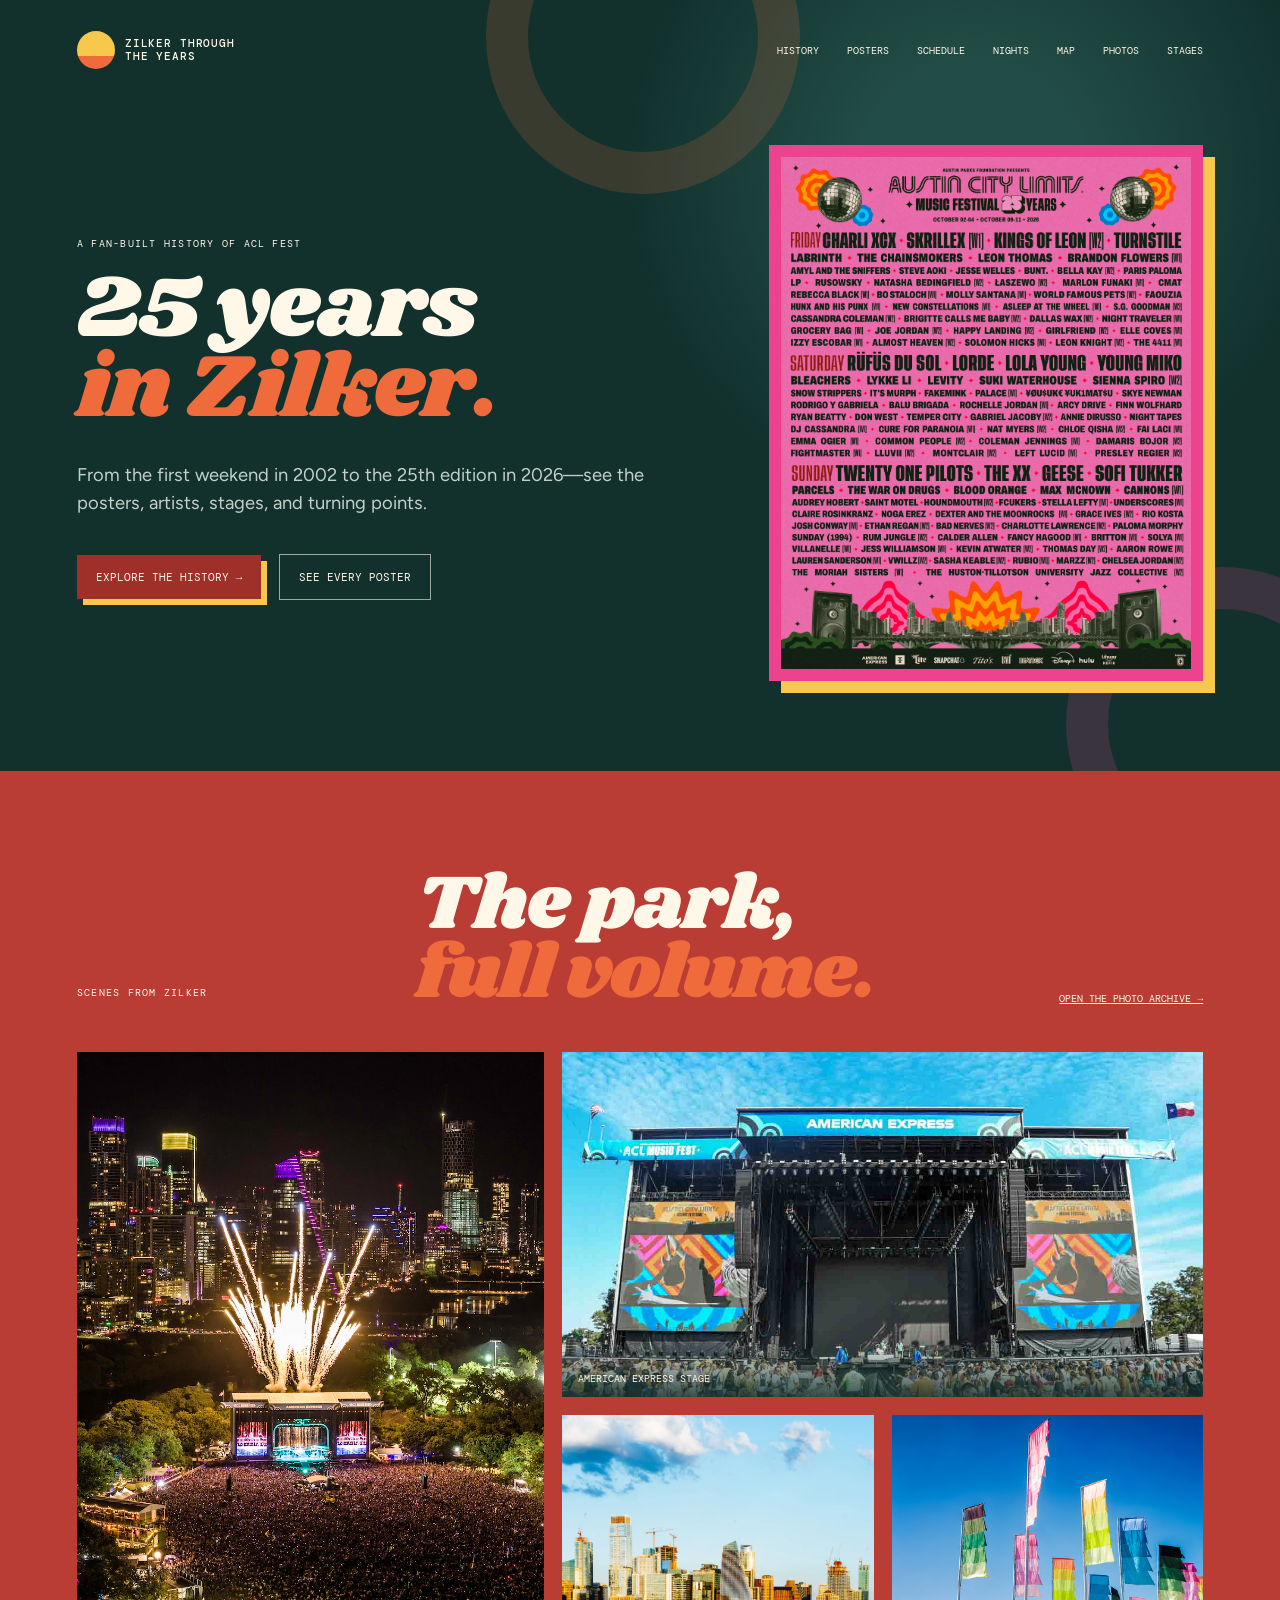
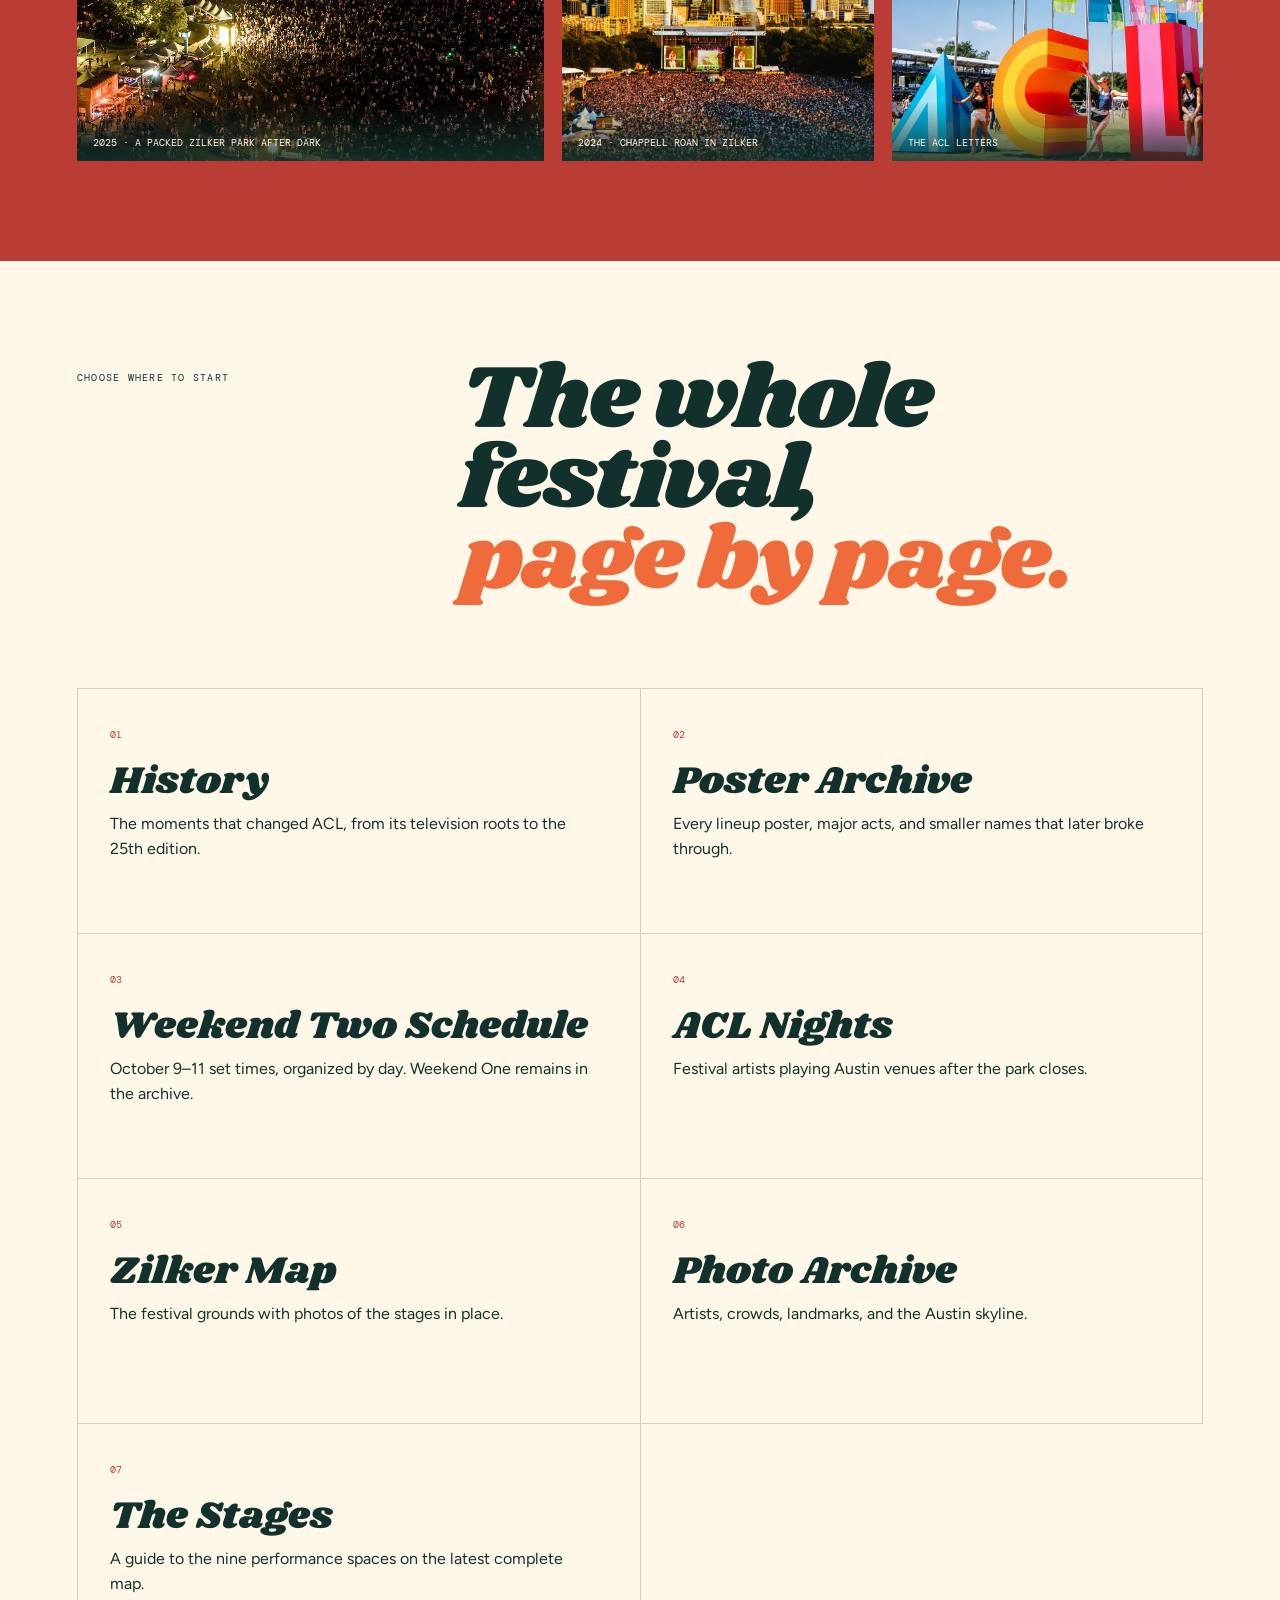
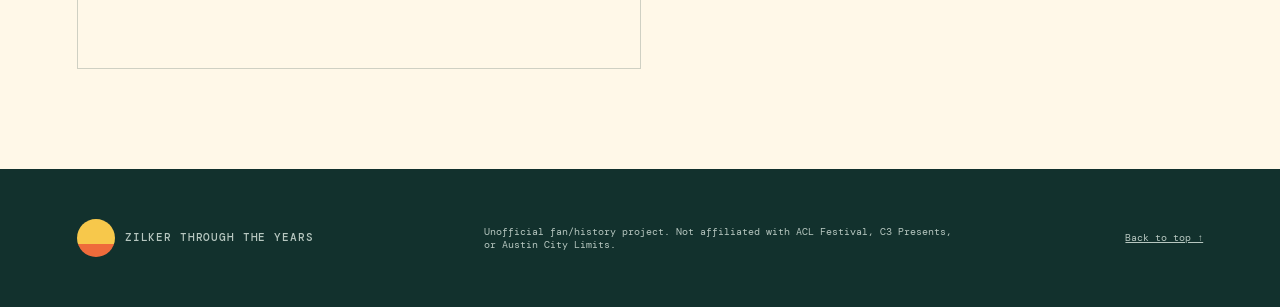
==== commit a8fb81af: "Shift ACL site to Weekend Two" ====
--- a/index.html
+++ b/index.html
@@ -18,7 +18,7 @@
   <section class="site-directory"><div class="directory-head"><p class="eyebrow">Choose where to start</p><h2>The whole festival,<br><em>page by page.</em></h2></div><div class="directory-grid">
     <a href="history.html"><span>01</span><h3>History</h3><p>The moments that changed ACL, from its television roots to the 25th edition.</p></a>
     <a href="posters.html"><span>02</span><h3>Poster Archive</h3><p>Every lineup poster, major acts, and smaller names that later broke through.</p></a>
-    <a href="schedule.html"><span>03</span><h3>2026 Schedule</h3><p>Set times for both weekends, organized by day.</p></a>
+    <a href="schedule.html"><span>03</span><h3>Weekend Two Schedule</h3><p>October 9–11 set times, organized by day. Weekend One remains in the archive.</p></a>
     <a href="nights.html"><span>04</span><h3>ACL Nights</h3><p>Festival artists playing Austin venues after the park closes.</p></a>
     <a href="map.html"><span>05</span><h3>Zilker Map</h3><p>The festival grounds with photos of the stages in place.</p></a>
     <a href="photos.html"><span>06</span><h3>Photo Archive</h3><p>Artists, crowds, landmarks, and the Austin skyline.</p></a>
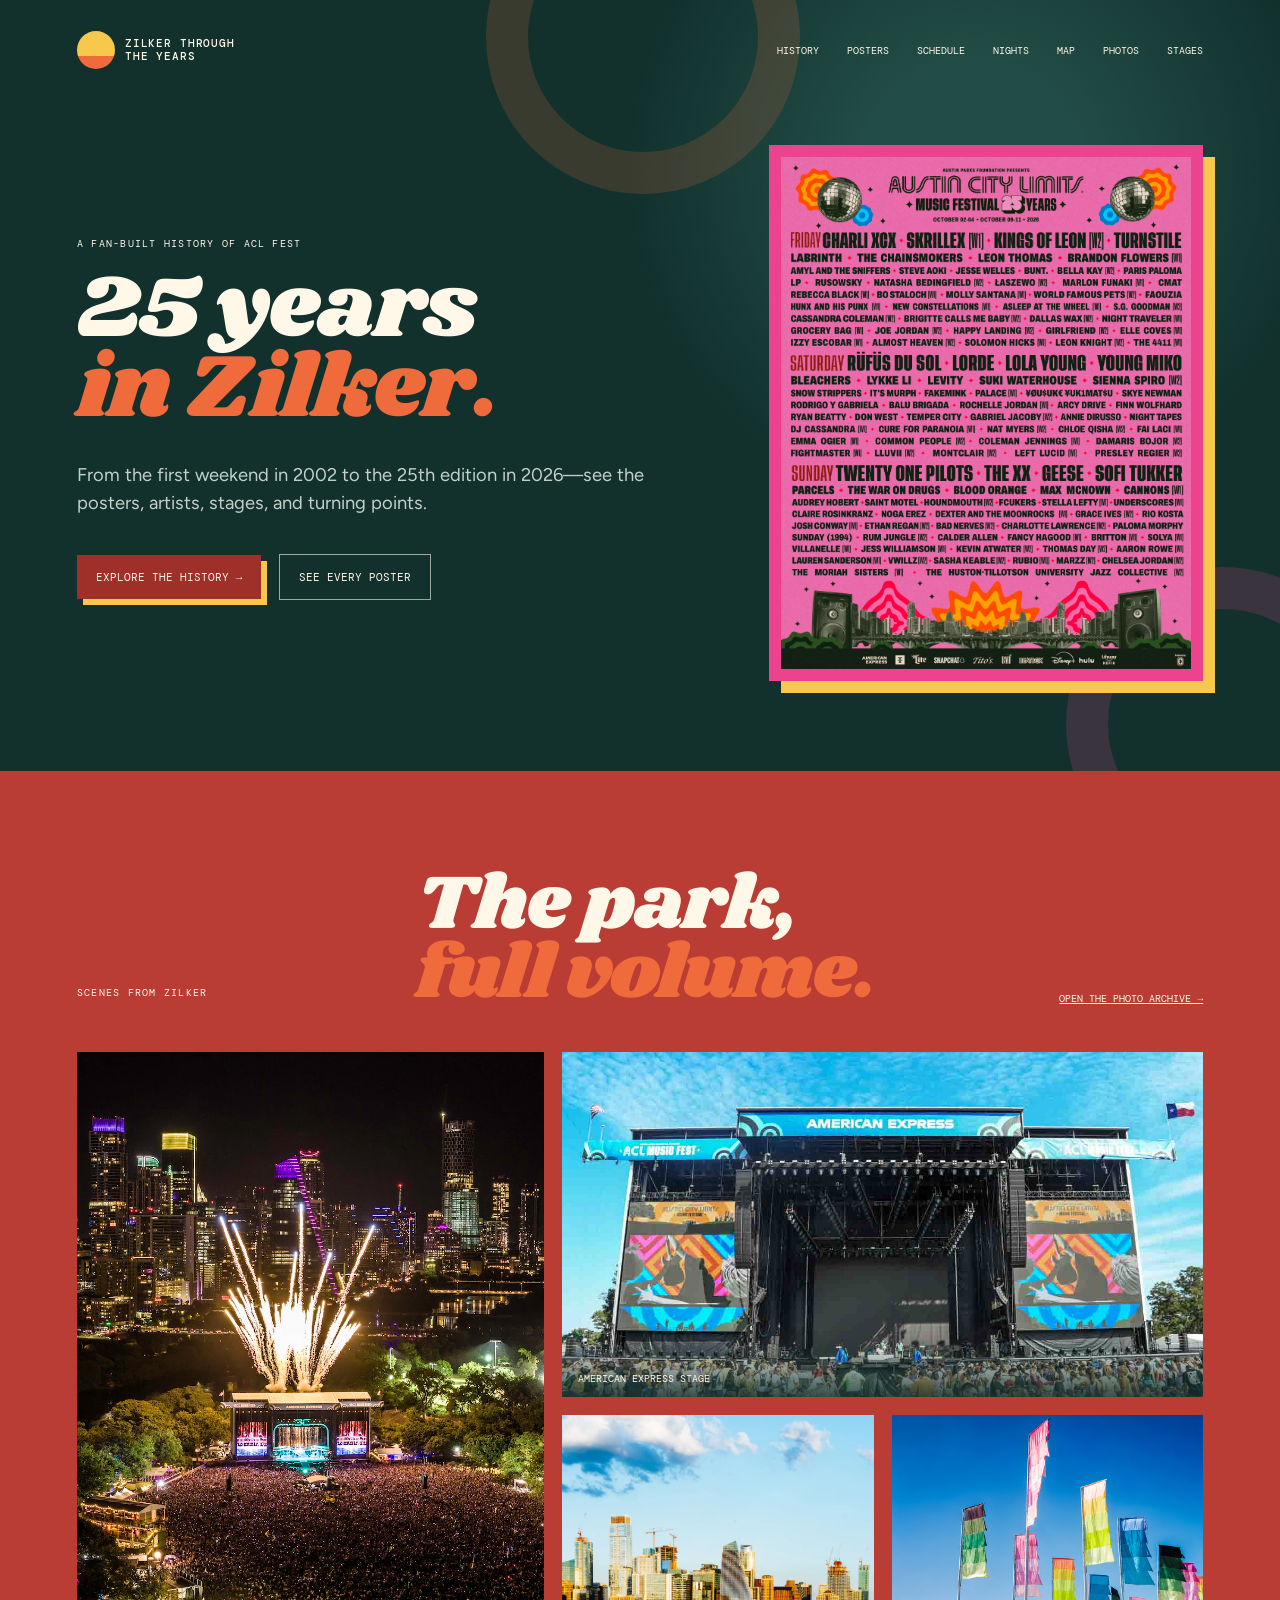
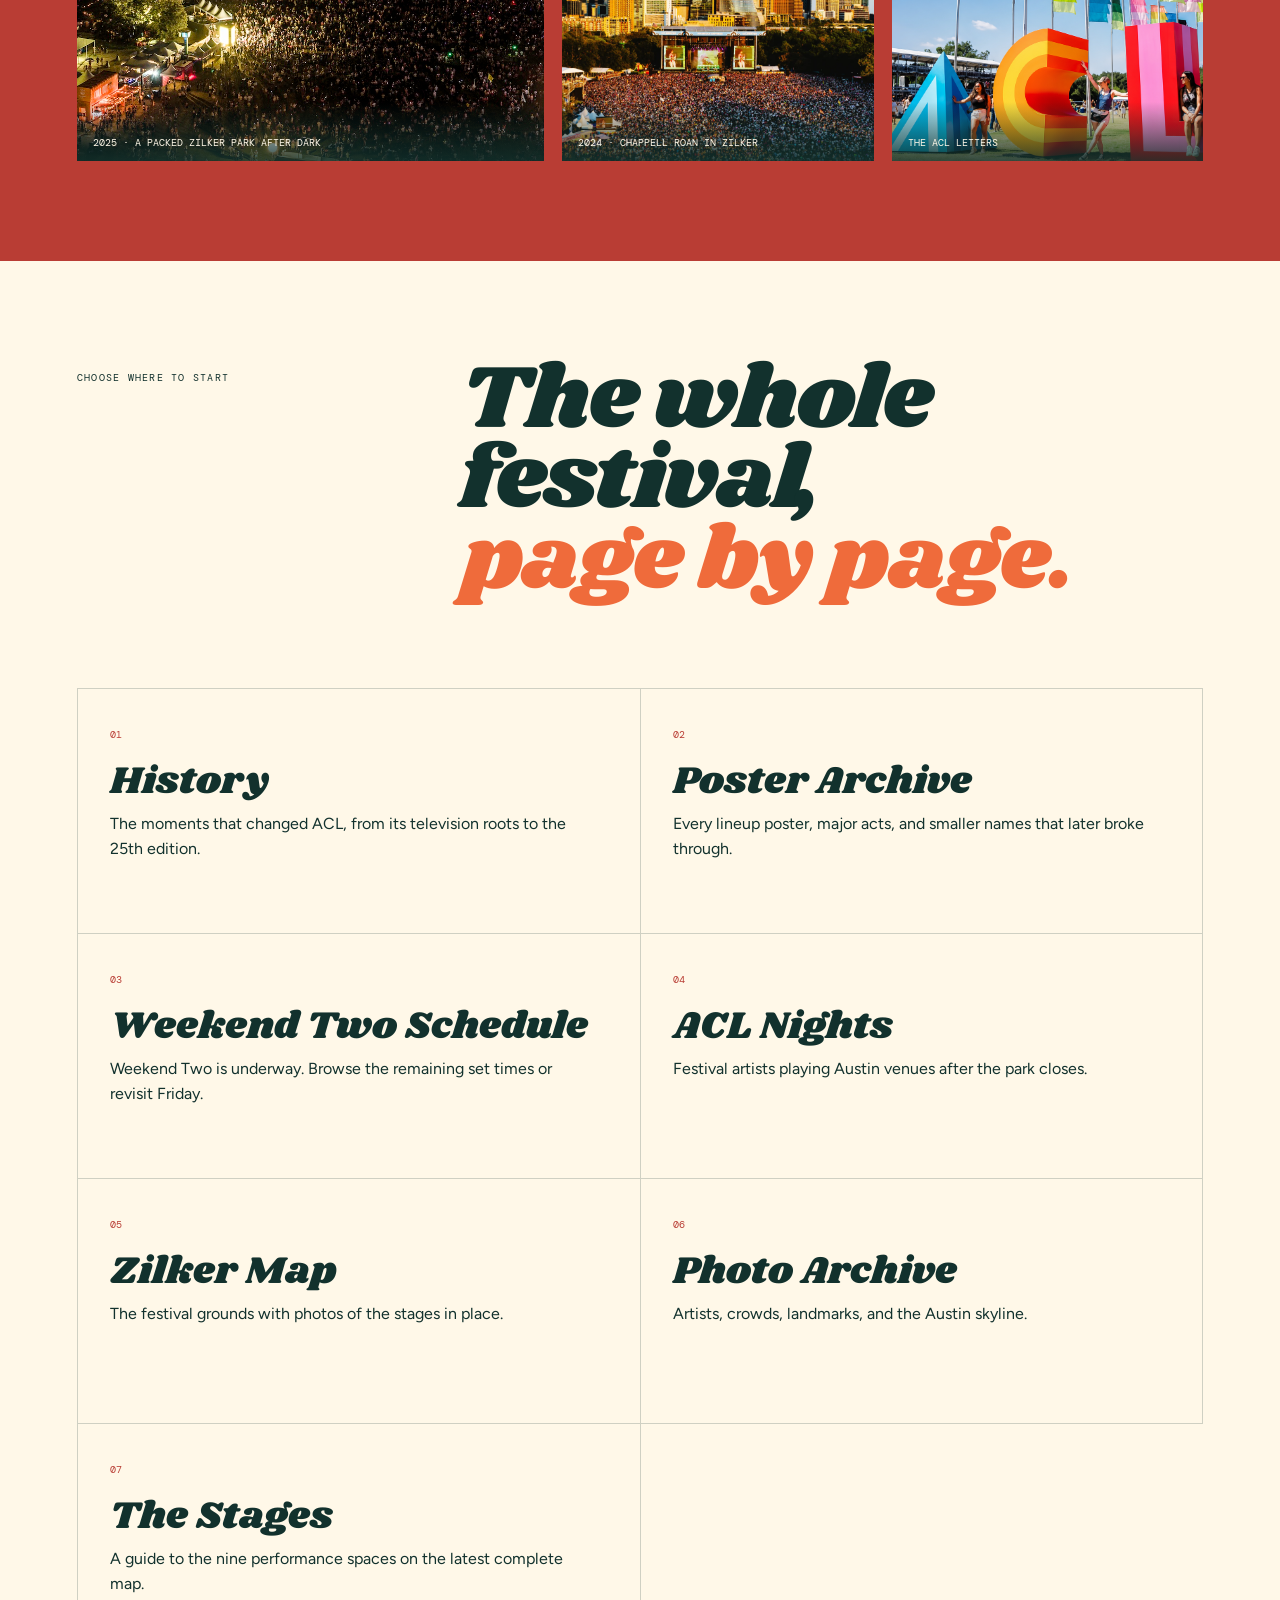
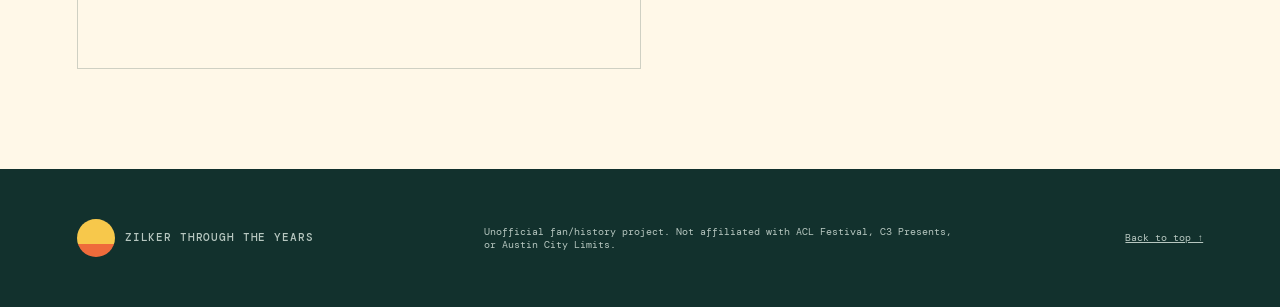
==== commit be0d32d8: "Advance Weekend Two schedule by day" ====
--- a/index.html
+++ b/index.html
@@ -18,7 +18,7 @@
   <section class="site-directory"><div class="directory-head"><p class="eyebrow">Choose where to start</p><h2>The whole festival,<br><em>page by page.</em></h2></div><div class="directory-grid">
     <a href="history.html"><span>01</span><h3>History</h3><p>The moments that changed ACL, from its television roots to the 25th edition.</p></a>
     <a href="posters.html"><span>02</span><h3>Poster Archive</h3><p>Every lineup poster, major acts, and smaller names that later broke through.</p></a>
-    <a href="schedule.html"><span>03</span><h3>Weekend Two Schedule</h3><p>October 9–11 set times, organized by day. Weekend One remains in the archive.</p></a>
+    <a href="schedule.html"><span>03</span><h3>Weekend Two Schedule</h3><p>Weekend Two is underway. Browse the remaining set times or revisit Friday.</p></a>
     <a href="nights.html"><span>04</span><h3>ACL Nights</h3><p>Festival artists playing Austin venues after the park closes.</p></a>
     <a href="map.html"><span>05</span><h3>Zilker Map</h3><p>The festival grounds with photos of the stages in place.</p></a>
     <a href="photos.html"><span>06</span><h3>Photo Archive</h3><p>Artists, crowds, landmarks, and the Austin skyline.</p></a>
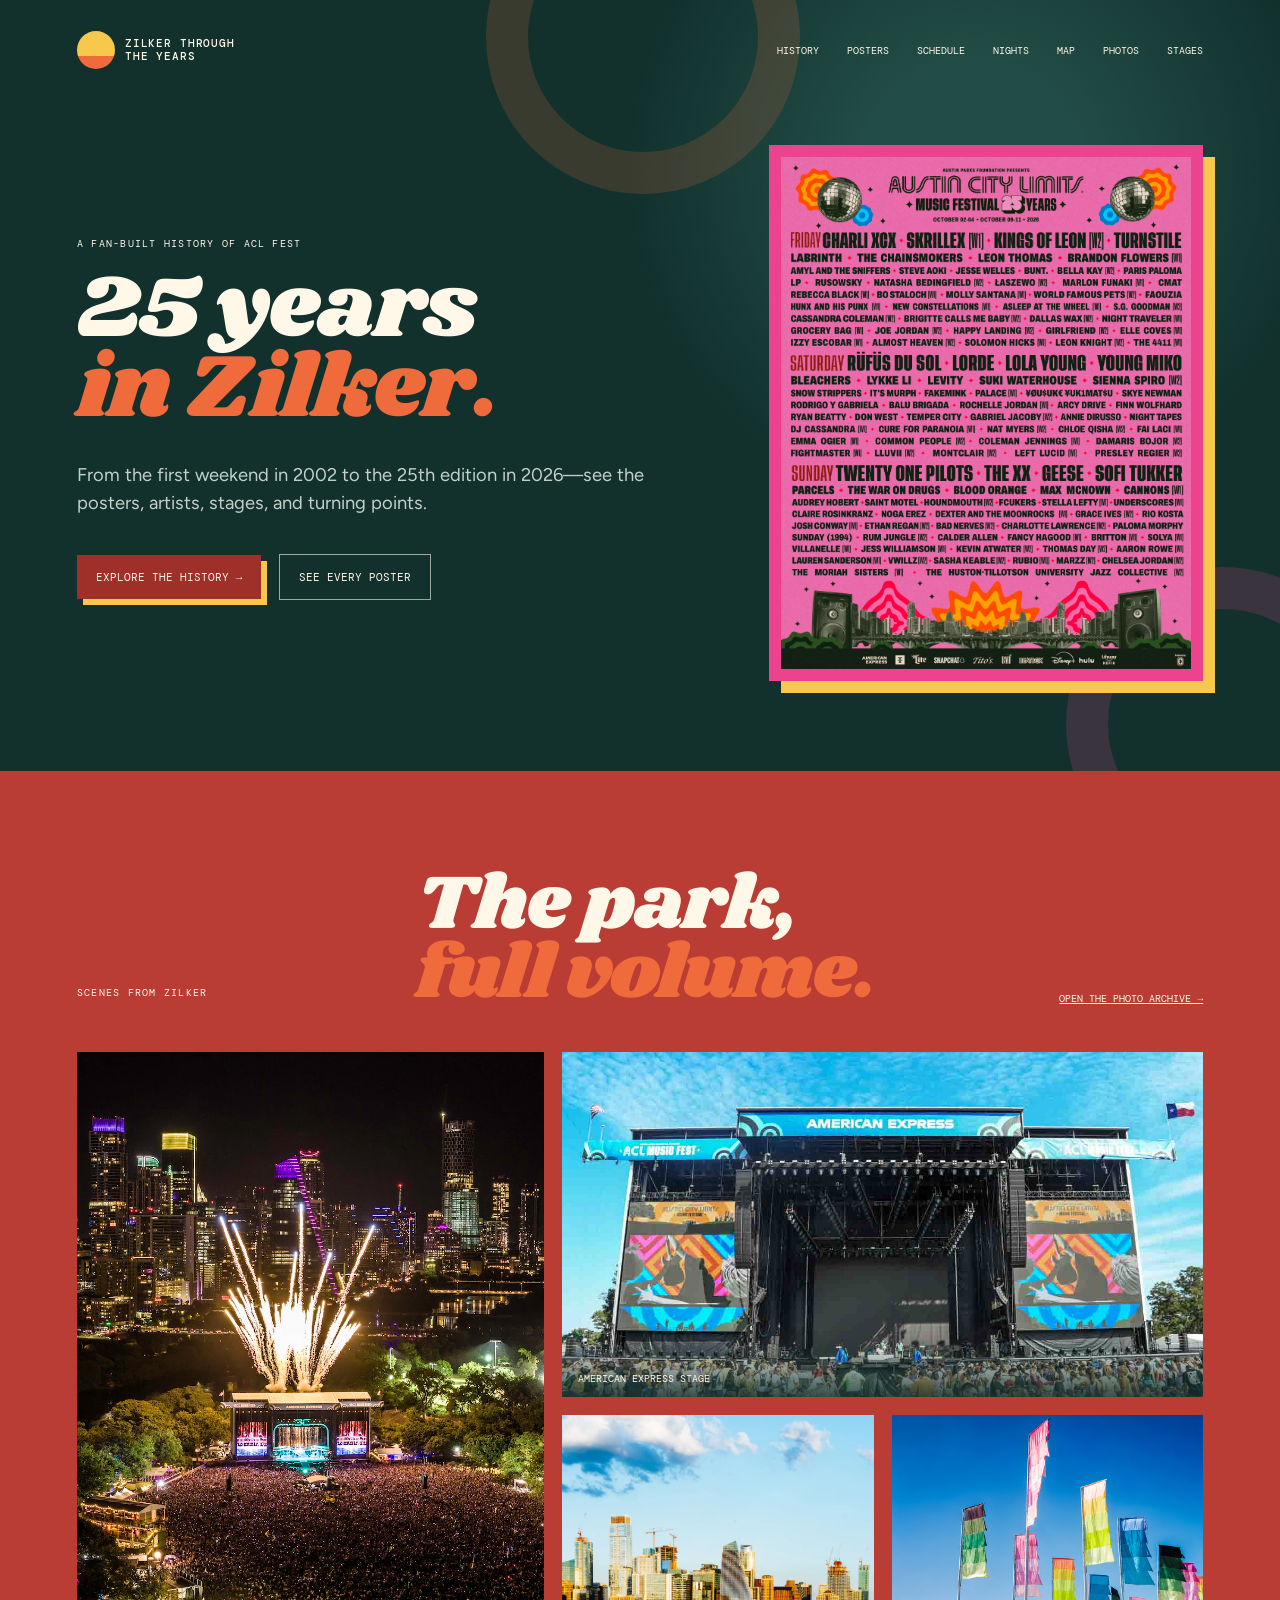
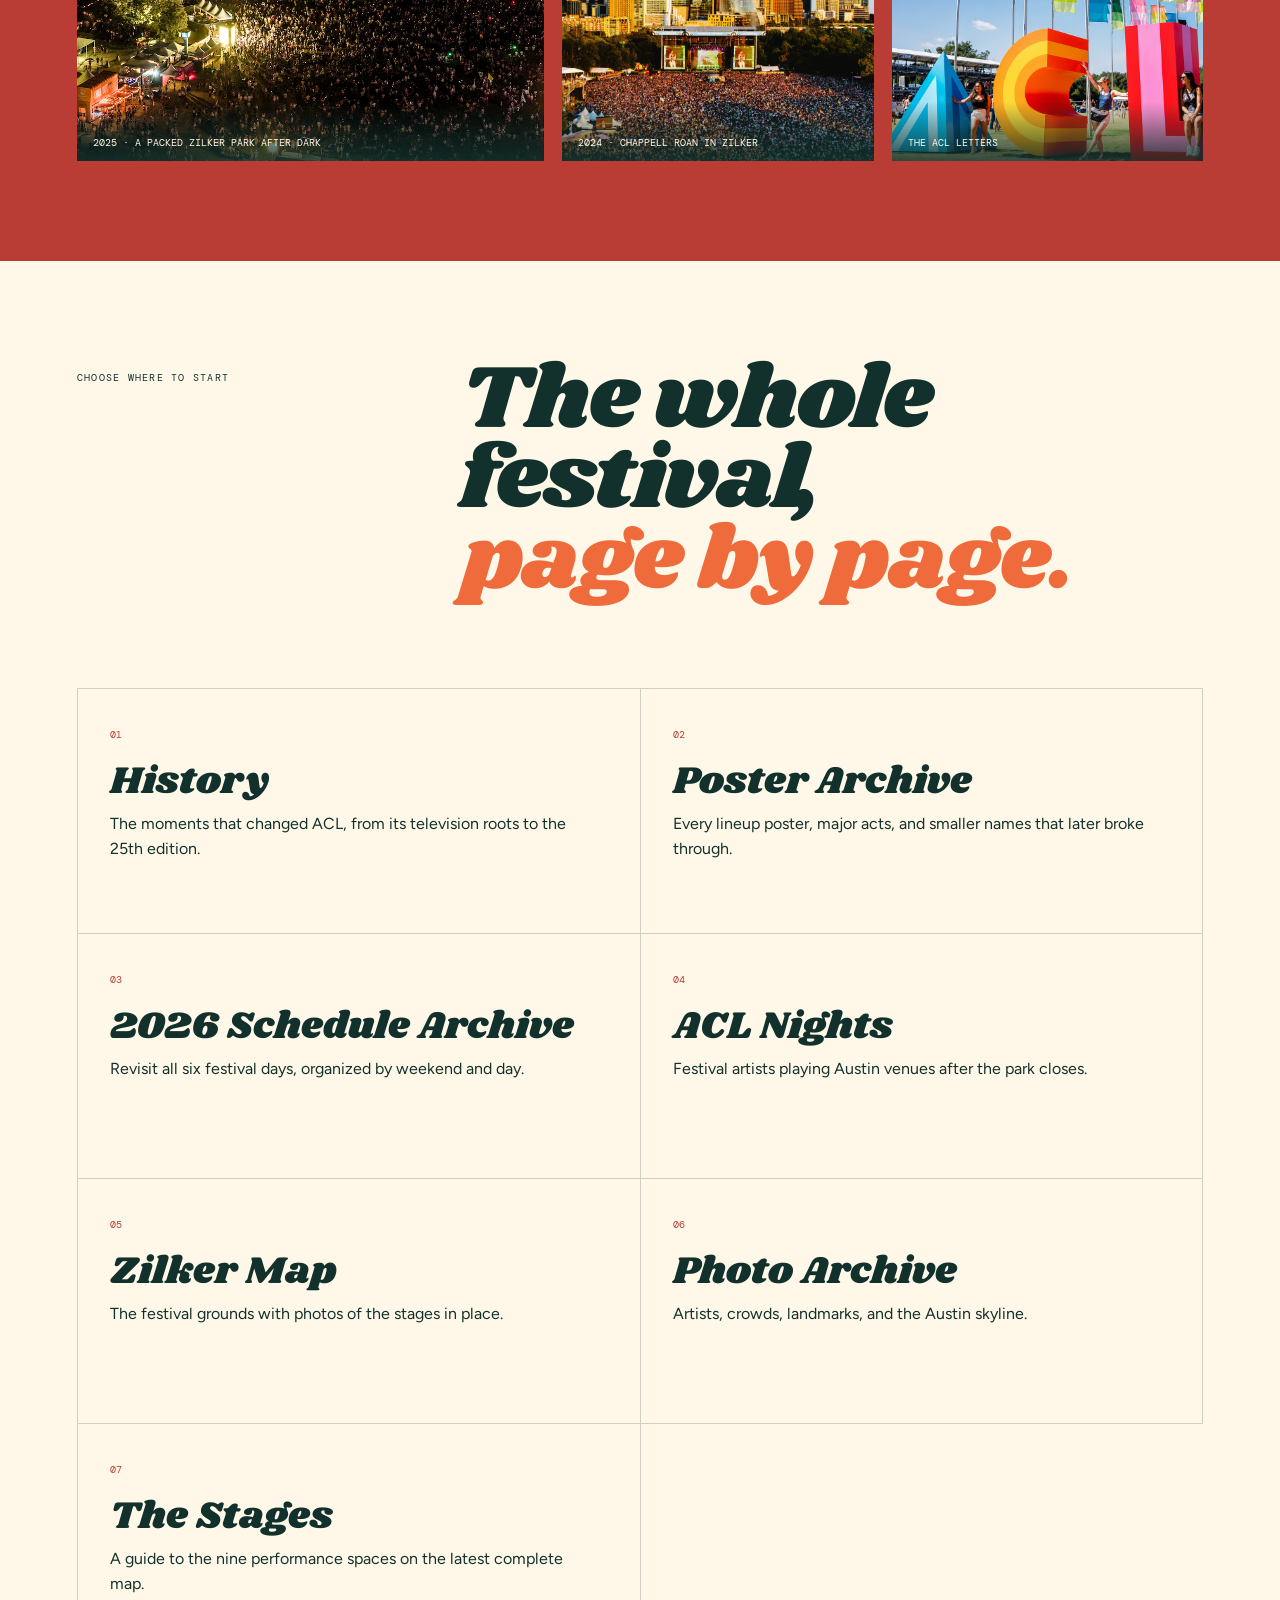
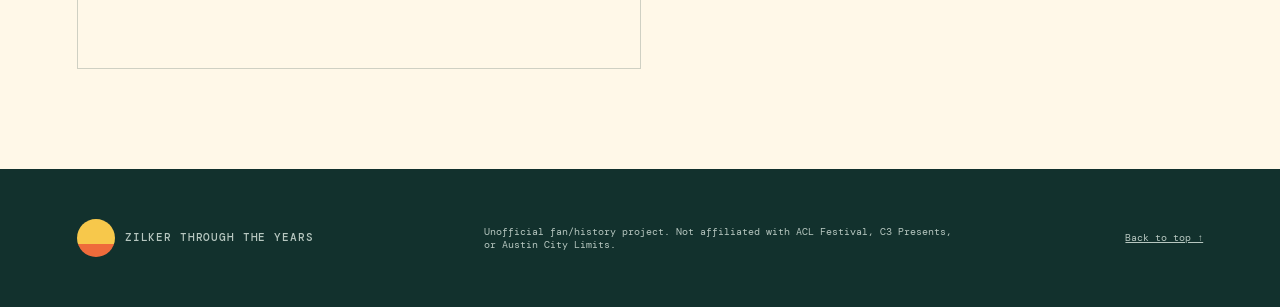
==== commit f795bb89: "Archive the completed 2026 festival" ====
--- a/index.html
+++ b/index.html
@@ -18,7 +18,7 @@
   <section class="site-directory"><div class="directory-head"><p class="eyebrow">Choose where to start</p><h2>The whole festival,<br><em>page by page.</em></h2></div><div class="directory-grid">
     <a href="history.html"><span>01</span><h3>History</h3><p>The moments that changed ACL, from its television roots to the 25th edition.</p></a>
     <a href="posters.html"><span>02</span><h3>Poster Archive</h3><p>Every lineup poster, major acts, and smaller names that later broke through.</p></a>
-    <a href="schedule.html"><span>03</span><h3>Weekend Two Schedule</h3><p>Weekend Two is underway. Browse the remaining set times or revisit Friday.</p></a>
+    <a href="schedule.html"><span>03</span><h3>2026 Schedule Archive</h3><p>Revisit all six festival days, organized by weekend and day.</p></a>
     <a href="nights.html"><span>04</span><h3>ACL Nights</h3><p>Festival artists playing Austin venues after the park closes.</p></a>
     <a href="map.html"><span>05</span><h3>Zilker Map</h3><p>The festival grounds with photos of the stages in place.</p></a>
     <a href="photos.html"><span>06</span><h3>Photo Archive</h3><p>Artists, crowds, landmarks, and the Austin skyline.</p></a>
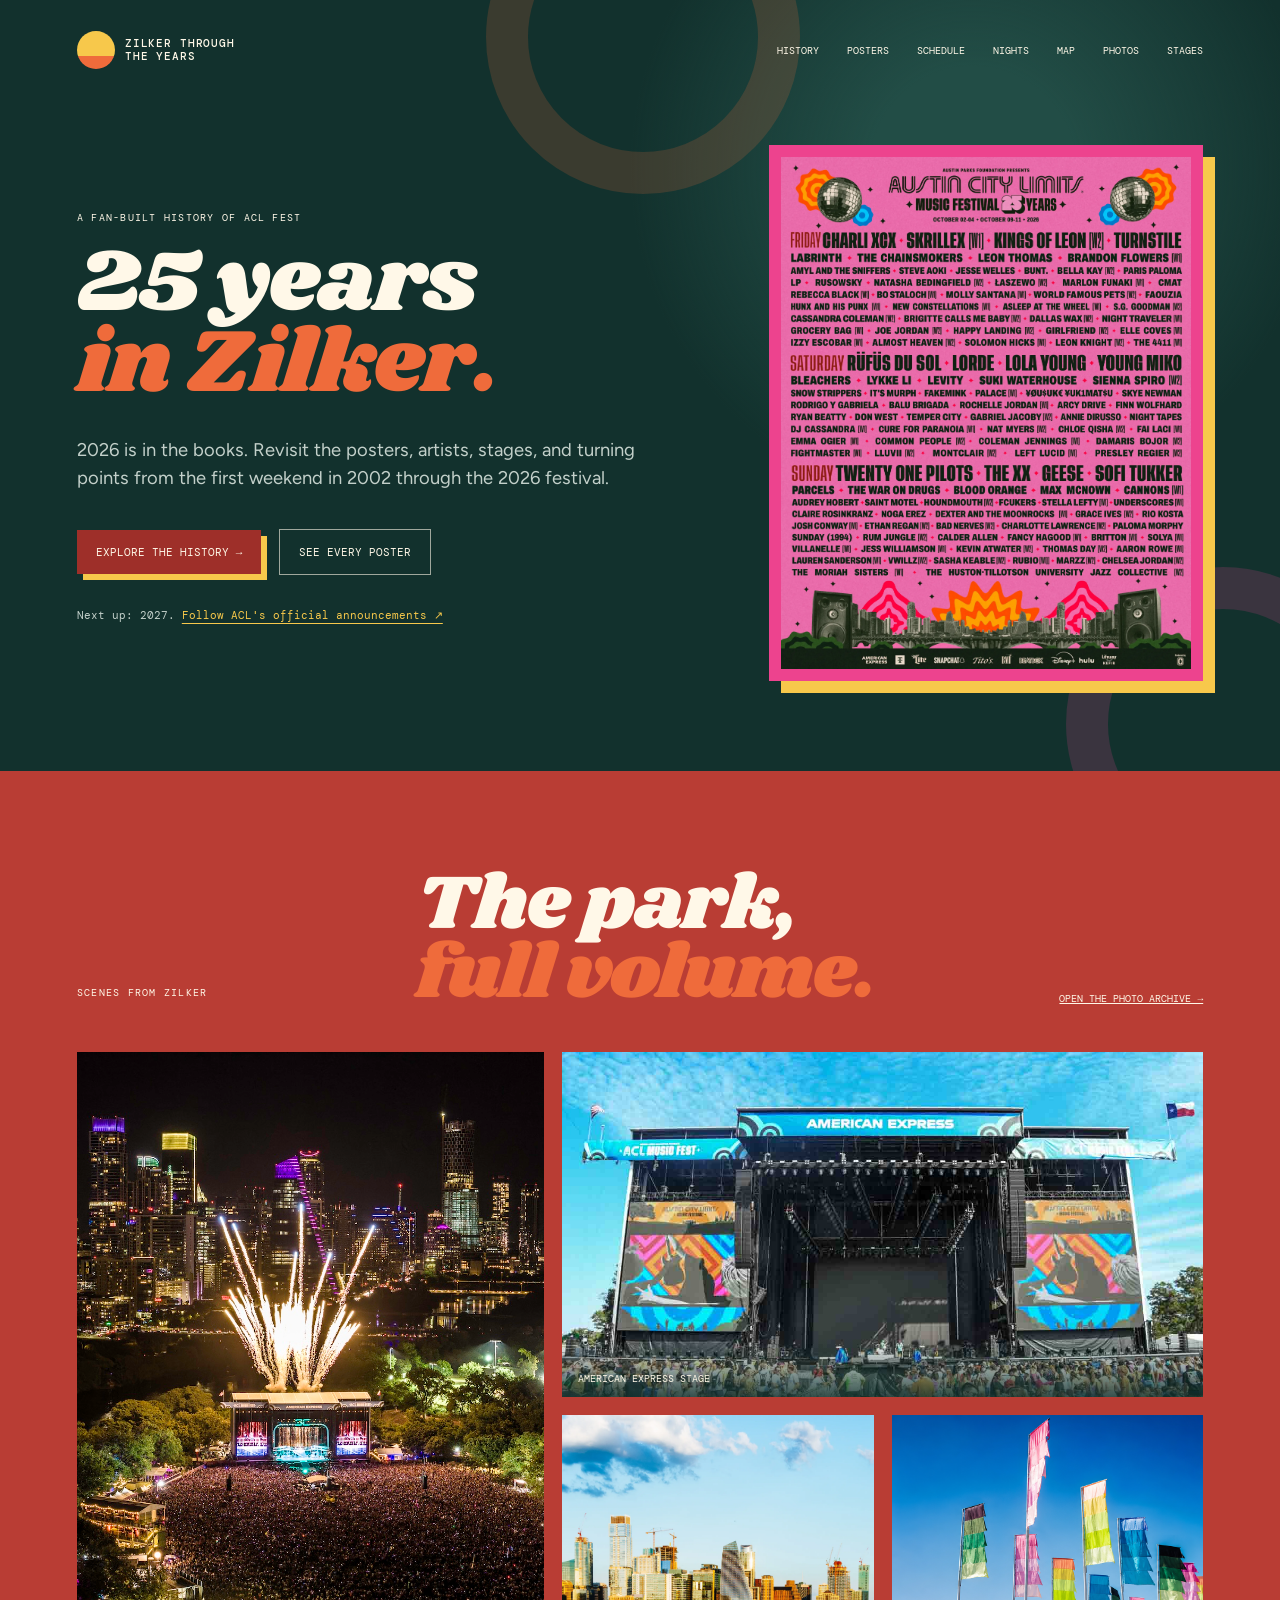
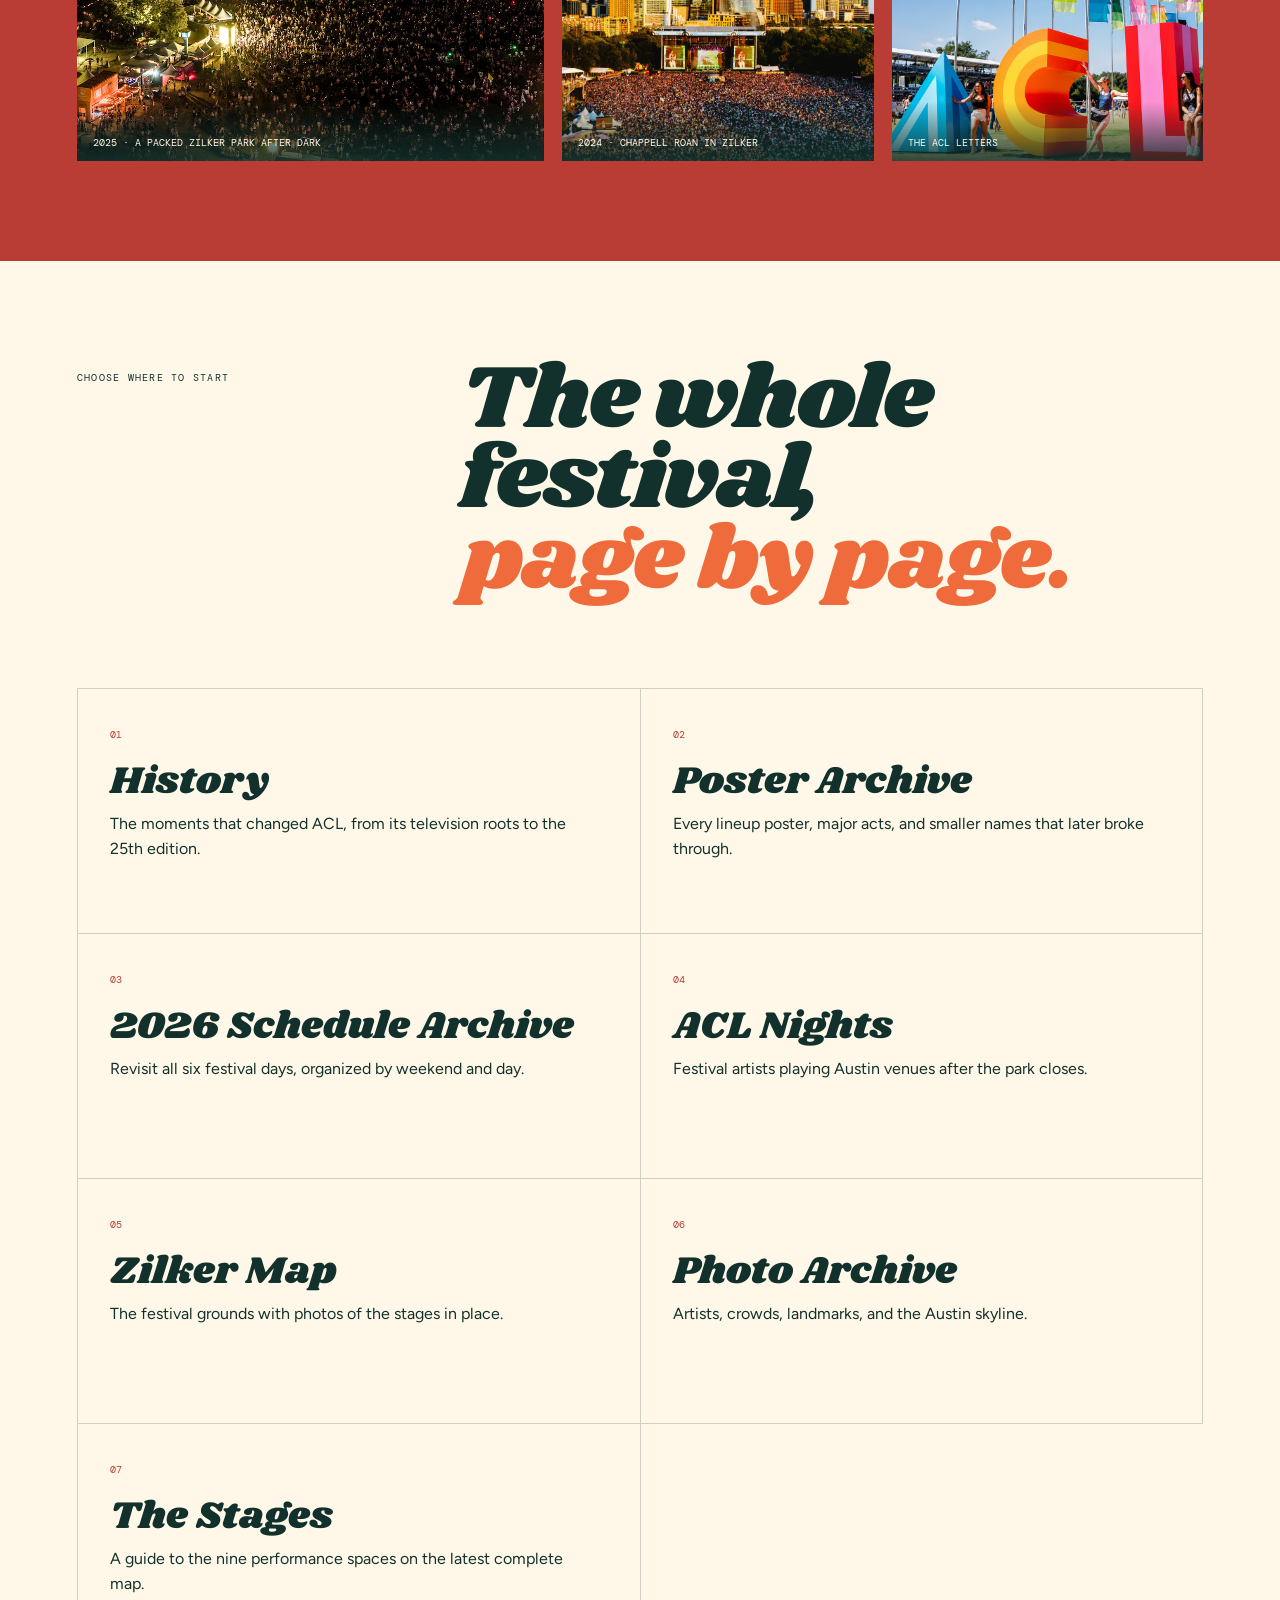
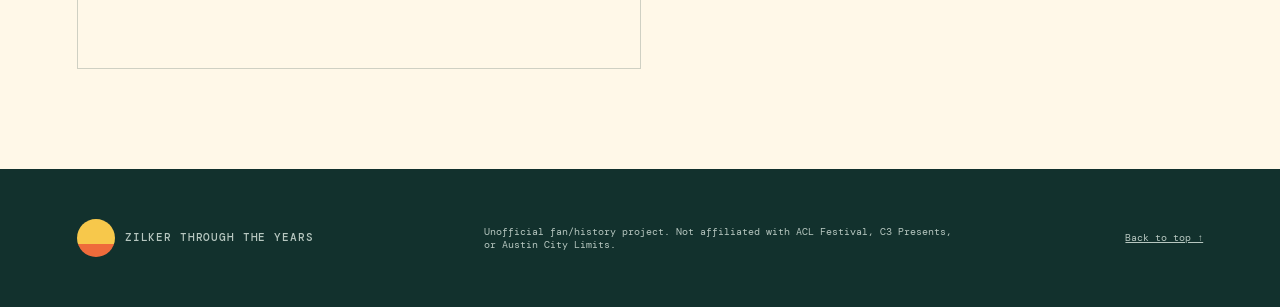
==== commit d660f8eb: "Smooth poster gestures and look ahead to ACL 2027" ====
--- a/index.html
+++ b/index.html
@@ -13,7 +13,7 @@
 <body><a class="skip" href="#main">Skip to content</a>
 <header><a class="brand" href="index.html"><i></i>Zilker Through<br>the Years</a><button id="menu" aria-expanded="false">Menu</button><nav><a href="history.html">History</a><a href="posters.html">Posters</a><a href="schedule.html">Schedule</a><a href="nights.html">Nights</a><a href="map.html">Map</a><a href="photos.html">Photos</a><a href="stages.html">Stages</a></nav></header>
 <main id="main">
-  <section class="hero" id="top"><div class="hero-copy"><p class="eyebrow">A fan-built history of ACL Fest</p><h1>25 years<br><em>in Zilker.</em></h1><p class="lead">From the first weekend in 2002 to the 25th edition in 2026—see the posters, artists, stages, and turning points.</p><div class="hero-actions"><a class="button button-primary" href="history.html">Explore the history →</a><a class="button button-secondary" href="posters.html">See every poster</a></div></div><figure class="hero-poster"><img src="images/acl/acl-2026-lineup.webp" alt="ACL Festival 2026 25th anniversary lineup poster"></figure></section>
+  <section class="hero" id="top"><div class="hero-copy"><p class="eyebrow">A fan-built history of ACL Fest</p><h1>25 years<br><em>in Zilker.</em></h1><p class="lead">2026 is in the books. Revisit the posters, artists, stages, and turning points from the first weekend in 2002 through the 2026 festival.</p><div class="hero-actions"><a class="button button-primary" href="history.html">Explore the history →</a><a class="button button-secondary" href="posters.html">See every poster</a></div><p class="season-note">Next up: 2027. <a href="https://www.aclfestival.com/" target="_blank" rel="noreferrer">Follow ACL's official announcements ↗</a></p></div><figure class="hero-poster"><img src="images/acl/acl-2026-lineup.webp" alt="ACL Festival 2026 25th anniversary lineup poster"></figure></section>
   <section class="home-gallery"><div class="home-gallery-head"><p class="eyebrow">Scenes from Zilker</p><h2>The park,<br><em>full volume.</em></h2><a href="photos.html">Open the photo archive →</a></div><div class="home-photo-grid"><figure class="home-photo-wide"><a href="images/acl/sabrina-carpenter-acl-2025-night.jpg" target="_blank"><img src="images/acl/sabrina-carpenter-acl-2025-night.jpg" alt="Sabrina Carpenter performing before a large nighttime ACL Festival crowd with fireworks over the Austin skyline"></a><figcaption>2025 · A packed Zilker Park after dark</figcaption></figure><figure><a href="images/acl/stage-american-express.jpg" target="_blank"><img src="images/acl/stage-american-express.jpg" alt="American Express Stage and festival crowd at ACL"></a><figcaption>American Express Stage</figcaption></figure><figure><a href="images/acl/chappell-roan-acl-2024.webp" target="_blank"><img src="images/acl/chappell-roan-acl-2024.webp" alt="Chappell Roan performing for a large crowd at ACL Festival 2024"></a><figcaption>2024 · Chappell Roan in Zilker</figcaption></figure><figure class="home-photo-landmark"><a href="images/acl/acl-letters-enhanced.png" target="_blank"><img src="images/acl/acl-letters-enhanced.png" alt="Colorful ACL letters on the festival grounds"></a><figcaption>The ACL letters</figcaption></figure></div></section>
   <section class="site-directory"><div class="directory-head"><p class="eyebrow">Choose where to start</p><h2>The whole festival,<br><em>page by page.</em></h2></div><div class="directory-grid">
     <a href="history.html"><span>01</span><h3>History</h3><p>The moments that changed ACL, from its television roots to the 25th edition.</p></a>
--- a/pages.css
+++ b/pages.css
@@ -1,9 +1,11 @@
 .inner-page header{position:absolute}.inner-page main>section:first-child{padding-top:155px;min-height:calc(100vh - 120px)}
+.photos-page header,.photos-page #menu,.history-page header,.history-page #menu{color:var(--ink)}.photos-page .photos .section-head>p{color:#36534e}
 .inner-page nav{gap:19px}.inner-page nav a[aria-current="page"]{padding-bottom:4px;border-bottom:2px solid var(--yellow)}
 .page-intro{padding:155px 7vw 70px;color:var(--cream);background:var(--ink)}
 .page-intro h1{margin:20px 0 25px;font:400 clamp(4rem,8vw,8rem)/.9 var(--display)}
 .page-intro p:last-child{max-width:650px;color:#b7c7c0;font-size:1.15rem}
 .site-directory{padding:100px 6vw;background:var(--cream)}
+.season-note{margin:30px 0 0;color:#c3d0ca;font:.7rem/1.8 var(--mono)}.season-note a{color:var(--yellow);text-underline-offset:4px}.season-note a:focus-visible{outline:2px solid var(--yellow);outline-offset:4px}
 .home-gallery{padding:100px 6vw;color:var(--cream);background:var(--red)}
 .home-gallery-head{display:grid;margin-bottom:42px;grid-template-columns:.55fr 1.15fr auto;gap:5vw;align-items:end}.home-gallery-head h2{margin:0;font-size:clamp(3.5rem,6vw,6.5rem)}.home-gallery-head>a{padding-bottom:5px;font:.6rem var(--mono);text-transform:uppercase}
 .home-photo-grid{display:grid;grid-template-columns:1.2fr .8fr .8fr;grid-template-rows:repeat(2,minmax(230px,27vw));gap:18px}
